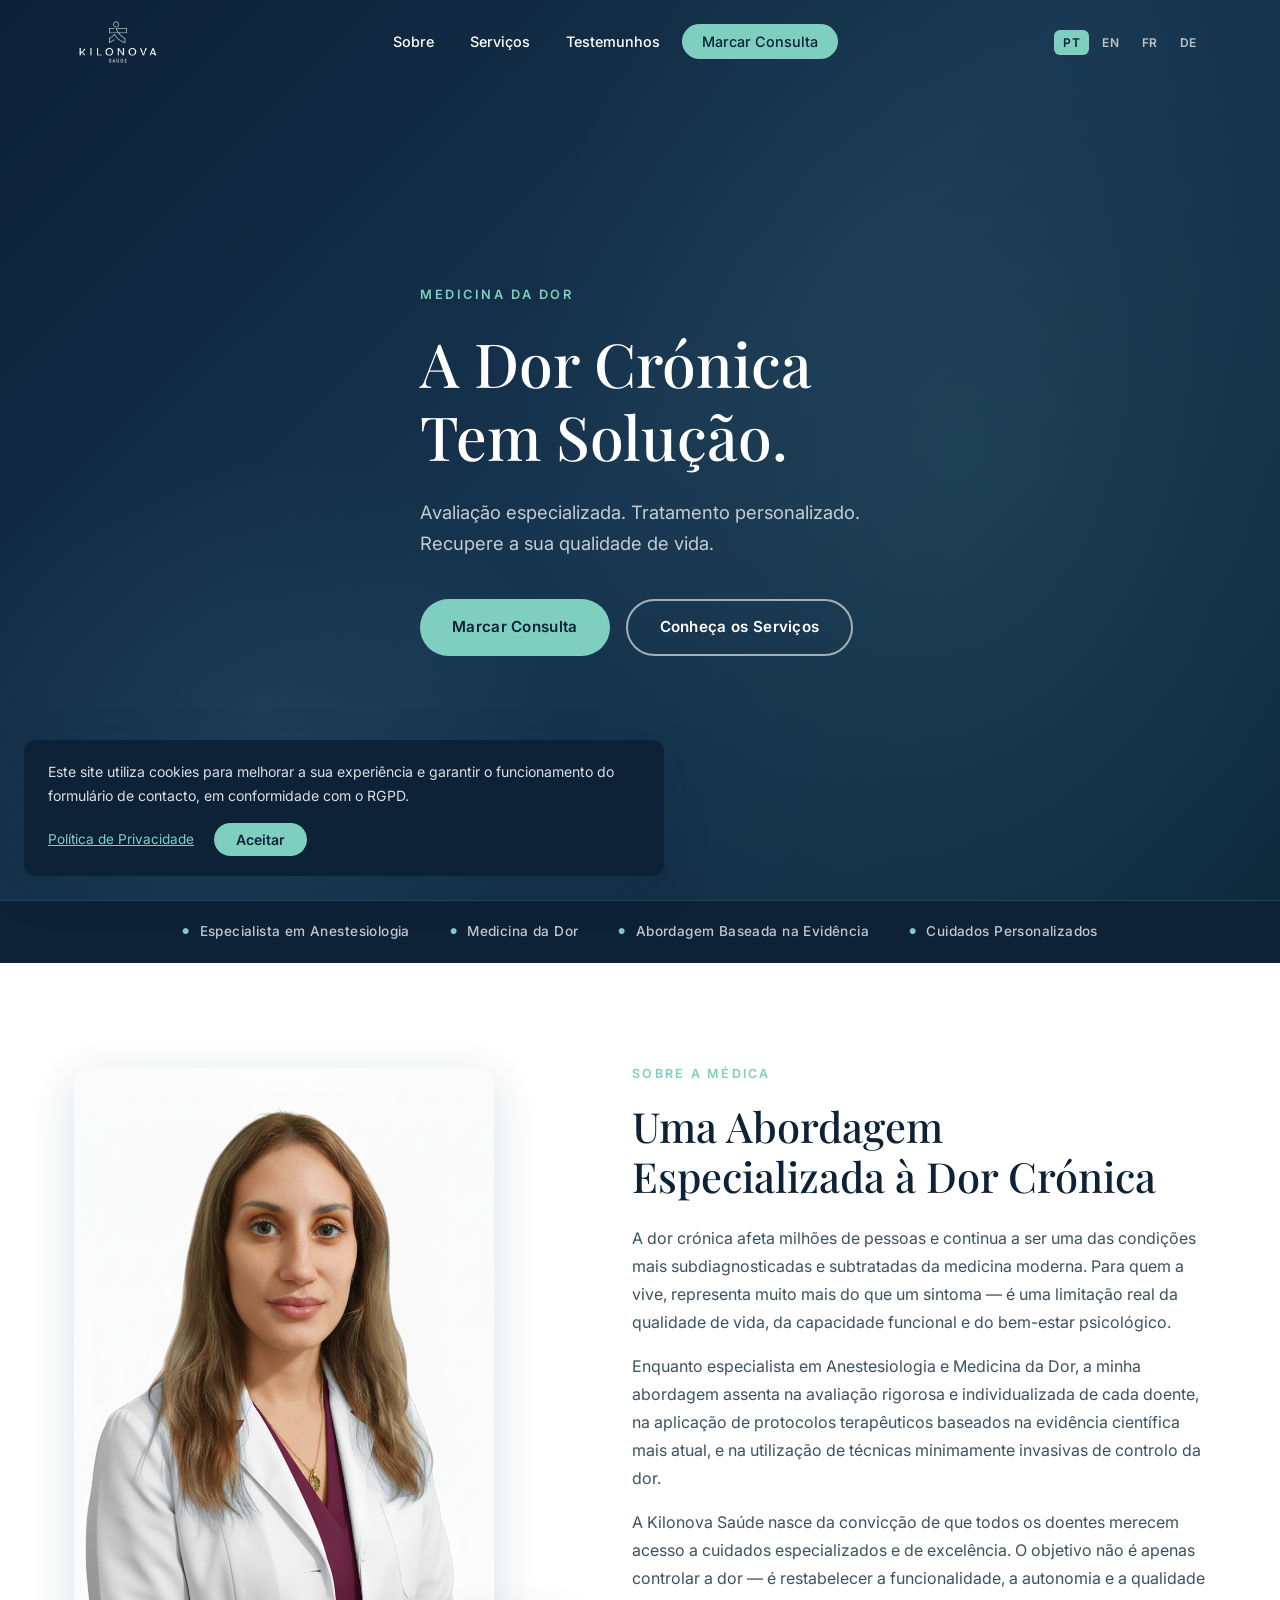
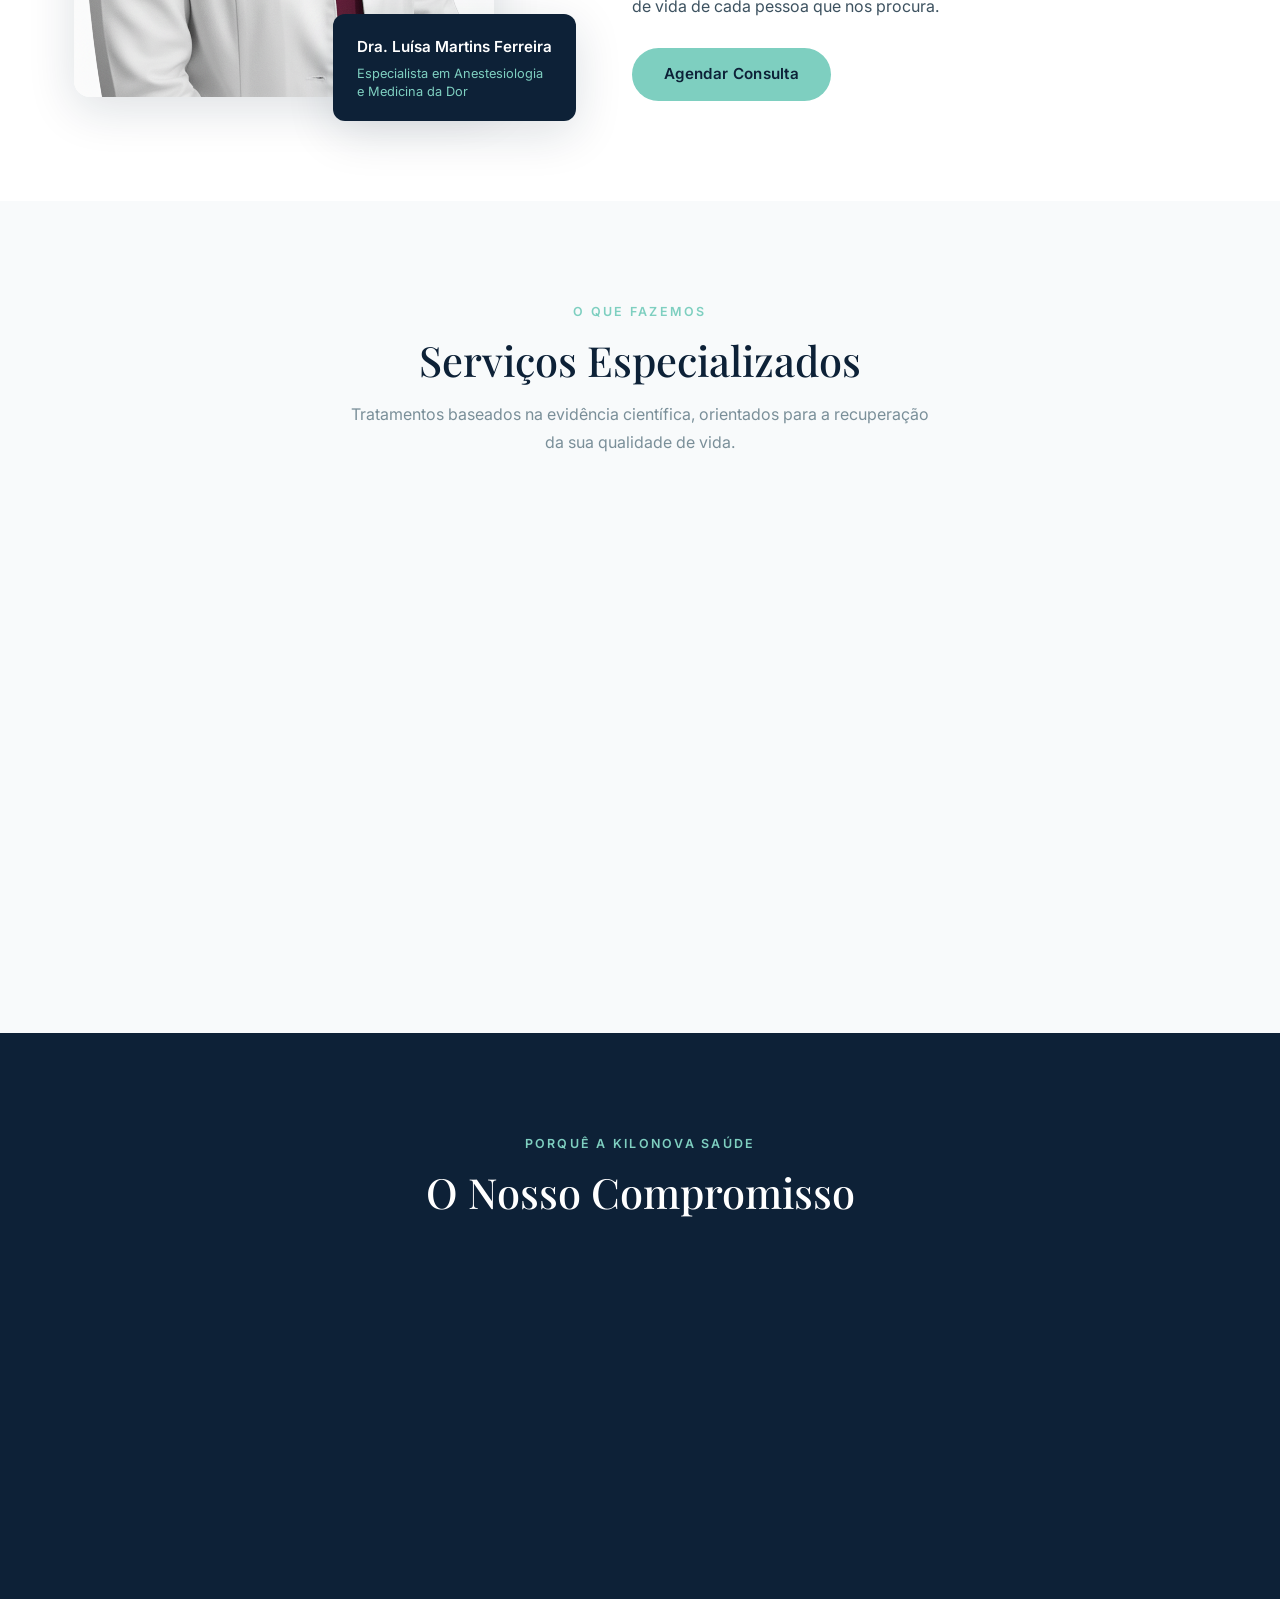
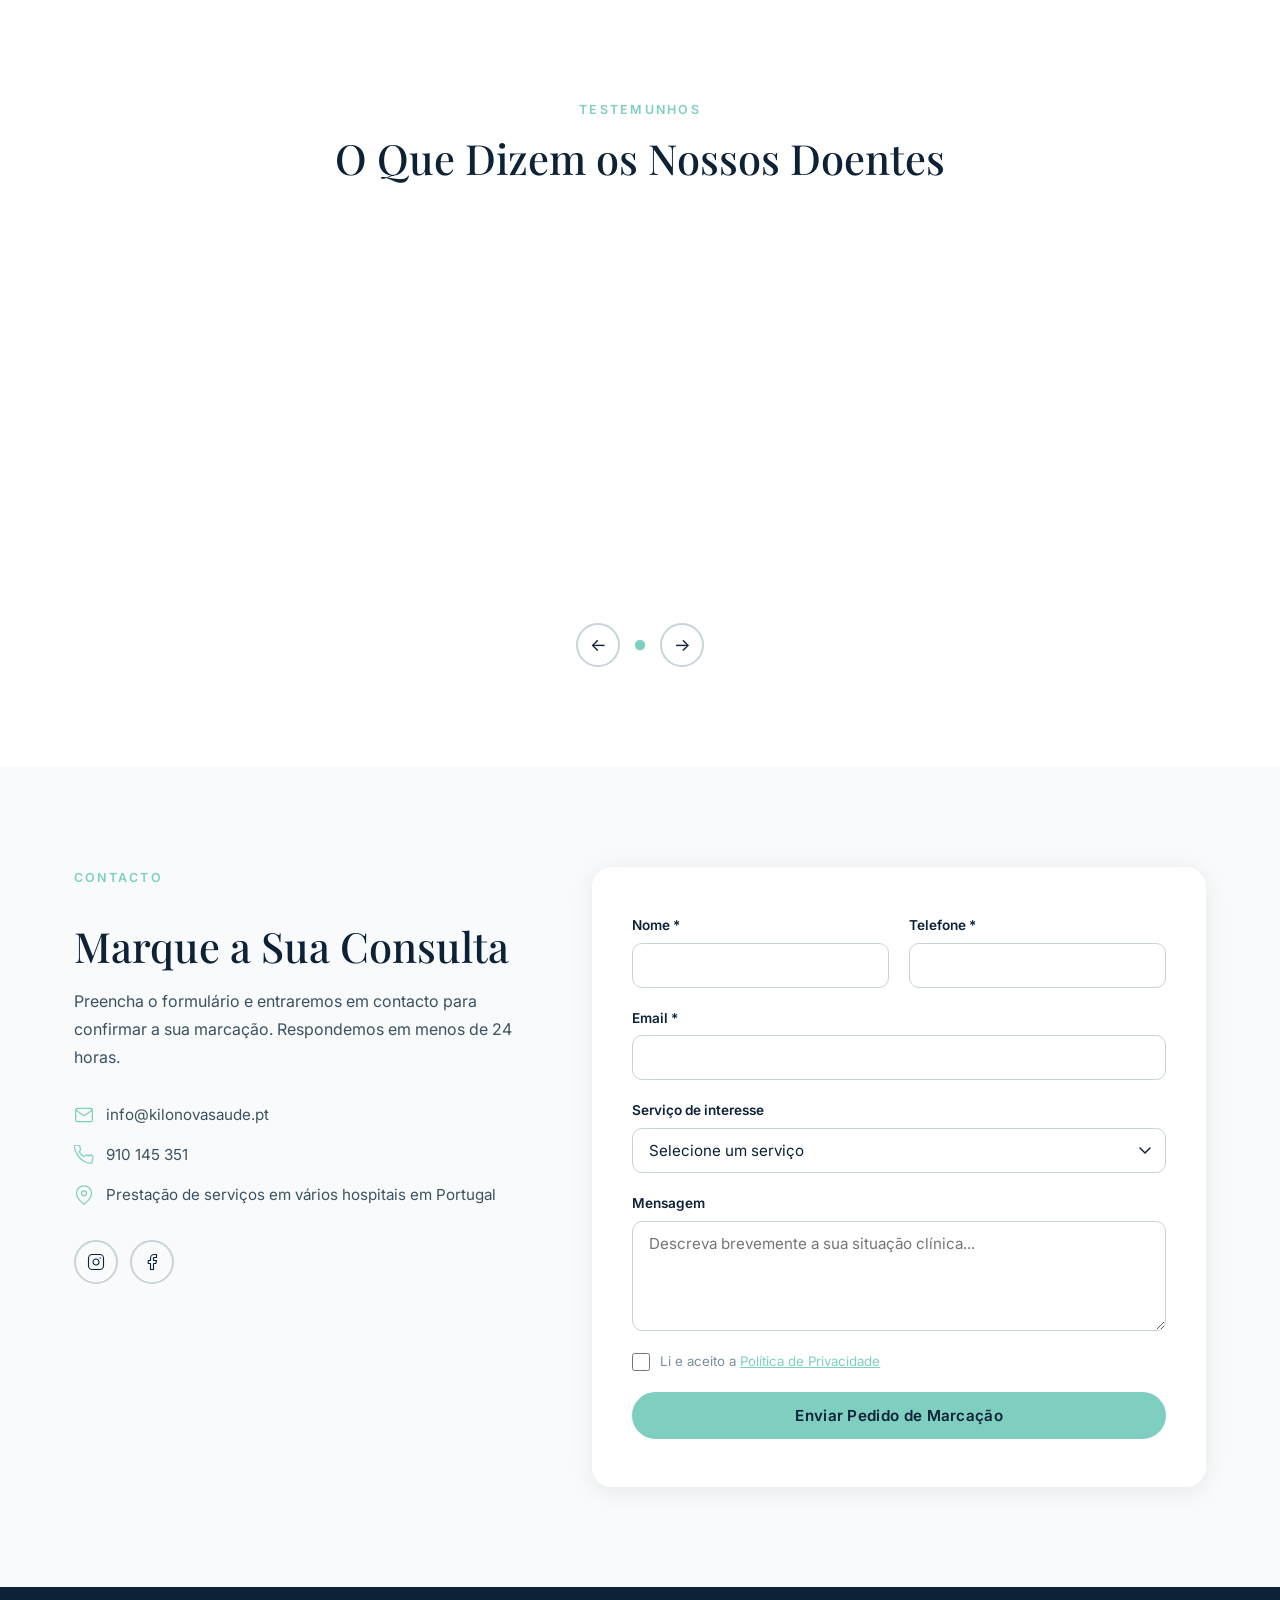
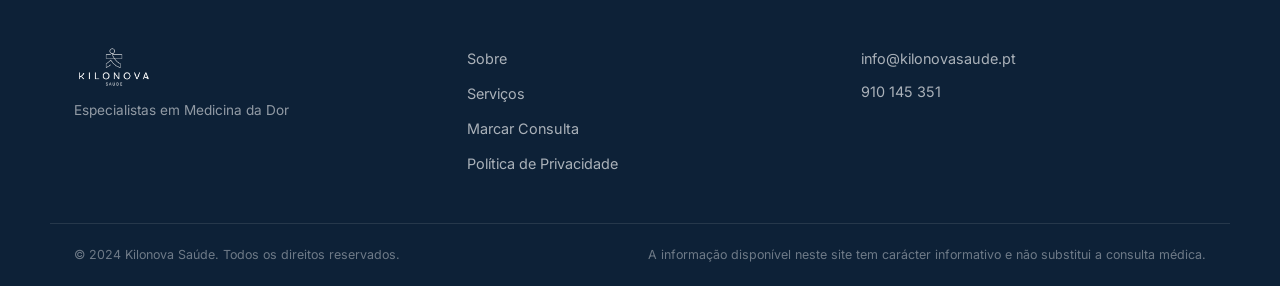
==== index.html @ cc01b201 "Initial commit: Kilonova Saude website" ====
<!DOCTYPE html>
<html lang="pt">
<head>
  <meta charset="UTF-8" />
  <meta name="viewport" content="width=device-width, initial-scale=1.0" />
  <meta name="description" content="Kilonova Saúde — Especialistas em Medicina da Dor. Consulta da Dor, Acupuntura Auricular e Procedimentos Minimamente Invasivos." />
  <title>Kilonova Saúde — Medicina da Dor</title>
  <link rel="preconnect" href="https://fonts.googleapis.com" />
  <link rel="preconnect" href="https://fonts.gstatic.com" crossorigin />
  <link href="https://fonts.googleapis.com/css2?family=Inter:wght@300;400;500;600;700&family=Playfair+Display:wght@400;500;600&display=swap" rel="stylesheet" />
  <link rel="stylesheet" href="css/style.css" />
</head>
<body>

  <!-- COOKIE BANNER -->
  <div id="cookie-banner" class="cookie-banner" role="dialog" aria-label="Aviso de cookies">
    <div class="cookie-content">
      <p data-i18n="cookie_text">Este site utiliza cookies para melhorar a sua experiência e garantir o funcionamento do formulário de contacto, em conformidade com o RGPD.</p>
      <div class="cookie-actions">
        <a href="privacy.html" data-i18n="cookie_policy">Política de Privacidade</a>
        <button id="cookie-accept" data-i18n="cookie_accept">Aceitar</button>
      </div>
    </div>
  </div>

  <!-- HEADER -->
  <header id="header">
    <div class="container header-inner">
      <a href="#hero" class="logo-link">
        <img src="images/logo.png" alt="Kilonova Saúde" class="logo logo-dark" />
        <img src="images/logo-white.png" alt="Kilonova Saúde" class="logo logo-white" />
      </a>
      <nav id="main-nav">
        <ul>
          <li><a href="#about" data-i18n="nav_about">Sobre</a></li>
          <li><a href="#services" data-i18n="nav_services">Serviços</a></li>
          <li><a href="#testimonials" data-i18n="nav_testimonials">Testemunhos</a></li>
          <li><a href="#contact" class="nav-cta" data-i18n="nav_contact">Marcar Consulta</a></li>
        </ul>
      </nav>
      <div class="header-right">
        <div class="lang-switcher">
          <button class="lang-btn active" data-lang="pt">PT</button>
          <button class="lang-btn" data-lang="en">EN</button>
          <button class="lang-btn" data-lang="fr">FR</button>
          <button class="lang-btn" data-lang="de">DE</button>
        </div>
        <button class="hamburger" id="hamburger" aria-label="Menu">
          <span></span><span></span><span></span>
        </button>
      </div>
    </div>
  </header>

  <!-- HERO -->
  <section id="hero">
    <div class="hero-overlay"></div>
    <div class="container hero-content">
      <p class="hero-eyebrow" data-i18n="hero_eyebrow">Medicina da Dor</p>
      <h1 data-i18n="hero_title">A Dor Crónica<br>Tem Solução.</h1>
      <p class="hero-sub" data-i18n="hero_sub">Avaliação especializada. Tratamento personalizado.<br>Recupere a sua qualidade de vida.</p>
      <div class="hero-actions">
        <a href="#contact" class="btn btn-primary" data-i18n="hero_cta">Marcar Consulta</a>
        <a href="#services" class="btn btn-outline" data-i18n="hero_cta2">Conheça os Serviços</a>
      </div>
    </div>
    <div class="hero-scroll-indicator">
      <span></span>
    </div>
  </section>

  <!-- TRUST BAR -->
  <section class="trust-bar">
    <div class="container trust-items">
      <div class="trust-item">
        <span class="trust-icon">&#9679;</span>
        <span data-i18n="trust_1">Especialista em Anestesiologia</span>
      </div>
      <div class="trust-item">
        <span class="trust-icon">&#9679;</span>
        <span data-i18n="trust_2">Medicina da Dor</span>
      </div>
      <div class="trust-item">
        <span class="trust-icon">&#9679;</span>
        <span data-i18n="trust_3">Abordagem Baseada na Evidência</span>
      </div>
      <div class="trust-item">
        <span class="trust-icon">&#9679;</span>
        <span data-i18n="trust_4">Cuidados Personalizados</span>
      </div>
    </div>
  </section>

  <!-- ABOUT -->
  <section id="about">
    <div class="container about-grid">
      <div class="about-image-wrap">
        <img src="images/doctor.png" alt="Dra. Luísa Martins Ferreira" class="about-photo" />
        <div class="about-card">
          <p class="about-card-name">Dra. Luísa Martins Ferreira</p>
          <p class="about-card-title" data-i18n="about_card_title">Especialista em Anestesiologia<br>e Medicina da Dor</p>
        </div>
      </div>
      <div class="about-text">
        <p class="section-eyebrow" data-i18n="about_eyebrow">Sobre a Médica</p>
        <h2 data-i18n="about_title">Uma Abordagem Especializada à Dor Crónica</h2>
        <p data-i18n="about_p1">A dor crónica afeta milhões de pessoas e continua a ser uma das condições mais subdiagnosticadas e subtratadas da medicina moderna. Para quem a vive, representa muito mais do que um sintoma — é uma limitação real da qualidade de vida, da capacidade funcional e do bem-estar psicológico.</p>
        <p data-i18n="about_p2">Enquanto especialista em Anestesiologia e Medicina da Dor, a minha abordagem assenta na avaliação rigorosa e individualizada de cada doente, na aplicação de protocolos terapêuticos baseados na evidência científica mais atual, e na utilização de técnicas minimamente invasivas de controlo da dor.</p>
        <p data-i18n="about_p3">A Kilonova Saúde nasce da convicção de que todos os doentes merecem acesso a cuidados especializados e de excelência. O objetivo não é apenas controlar a dor — é restabelecer a funcionalidade, a autonomia e a qualidade de vida de cada pessoa que nos procura.</p>
        <a href="#contact" class="btn btn-primary" data-i18n="about_cta">Agendar Consulta</a>
      </div>
    </div>
  </section>

  <!-- SERVICES -->
  <section id="services">
    <div class="container">
      <div class="section-header">
        <p class="section-eyebrow" data-i18n="services_eyebrow">O Que Fazemos</p>
        <h2 data-i18n="services_title">Serviços Especializados</h2>
        <p class="section-sub" data-i18n="services_sub">Tratamentos baseados na evidência científica, orientados para a recuperação da sua qualidade de vida.</p>
      </div>
      <div class="services-grid">

        <div class="service-card">
          <div class="service-icon">
            <svg viewBox="0 0 48 48" fill="none" xmlns="http://www.w3.org/2000/svg">
              <circle cx="24" cy="24" r="20" stroke="currentColor" stroke-width="2"/>
              <path d="M24 14v10l6 4" stroke="currentColor" stroke-width="2" stroke-linecap="round"/>
              <path d="M16 24h4M28 24h4" stroke="currentColor" stroke-width="2" stroke-linecap="round"/>
            </svg>
          </div>
          <h3 data-i18n="srv1_title">Consulta da Dor</h3>
          <p data-i18n="srv1_desc">Avaliação clínica completa e individualizada, com diagnóstico diferencial rigoroso e elaboração de plano terapêutico personalizado para o controlo eficaz da dor crónica.</p>
        </div>

        <div class="service-card">
          <div class="service-icon">
            <svg viewBox="0 0 48 48" fill="none" xmlns="http://www.w3.org/2000/svg">
              <ellipse cx="24" cy="10" rx="4" ry="4" stroke="currentColor" stroke-width="2"/>
              <path d="M20 14c-2 4-6 8-6 14" stroke="currentColor" stroke-width="2" stroke-linecap="round"/>
              <path d="M28 14c2 4 6 8 6 14" stroke="currentColor" stroke-width="2" stroke-linecap="round"/>
              <path d="M18 28c2 4 4 8 6 10" stroke="currentColor" stroke-width="2" stroke-linecap="round"/>
              <path d="M30 28c-2 4-4 8-6 10" stroke="currentColor" stroke-width="2" stroke-linecap="round"/>
              <circle cx="14" cy="29" r="2" fill="currentColor"/>
              <circle cx="34" cy="29" r="2" fill="currentColor"/>
              <circle cx="24" cy="40" r="2" fill="currentColor"/>
            </svg>
          </div>
          <h3 data-i18n="srv2_title">Acupuntura Auricular</h3>
          <p data-i18n="srv2_desc">Técnica de medicina complementar baseada na estimulação de pontos específicos do pavilhão auricular, com eficácia reconhecida no tratamento da dor aguda e crónica e na modulação do sistema nervoso autónomo.</p>
        </div>

        <div class="service-card">
          <div class="service-icon">
            <svg viewBox="0 0 48 48" fill="none" xmlns="http://www.w3.org/2000/svg">
              <path d="M12 36l8-8 4 4 12-16" stroke="currentColor" stroke-width="2" stroke-linecap="round" stroke-linejoin="round"/>
              <circle cx="36" cy="14" r="6" stroke="currentColor" stroke-width="2"/>
              <path d="M34 14h4M36 12v4" stroke="currentColor" stroke-width="2" stroke-linecap="round"/>
            </svg>
          </div>
          <h3 data-i18n="srv3_title">Procedimentos de Intervenção Minimamente Invasivos</h3>
          <p data-i18n="srv3_desc">Realização de procedimentos intervencionistas guiados por imagem, incluindo bloqueios nervosos, infiltrações e técnicas de neuromodulação, com o objetivo de reduzir a dor e melhorar a funcionalidade.</p>
        </div>

      </div>
    </div>
  </section>

  <!-- WHY KILONOVA -->
  <section id="why">
    <div class="container">
      <div class="section-header">
        <p class="section-eyebrow" data-i18n="why_eyebrow">Porquê a Kilonova Saúde</p>
        <h2 data-i18n="why_title">O Nosso Compromisso</h2>
      </div>
      <div class="why-grid">
        <div class="why-item">
          <div class="why-number">01</div>
          <h4 data-i18n="why1_title">Rigor Científico</h4>
          <p data-i18n="why1_desc">Todos os tratamentos assentam em protocolos baseados na evidência científica mais atual da medicina da dor.</p>
        </div>
        <div class="why-item">
          <div class="why-number">02</div>
          <h4 data-i18n="why2_title">Abordagem Individualizada</h4>
          <p data-i18n="why2_desc">Cada doente é único. O plano terapêutico é sempre desenhado à medida das suas necessidades específicas.</p>
        </div>
        <div class="why-item">
          <div class="why-number">03</div>
          <h4 data-i18n="why3_title">Técnicas Minimamente Invasivas</h4>
          <p data-i18n="why3_desc">Privilegiamos procedimentos de baixo risco e alta eficácia, minimizando o desconforto e maximizando os resultados.</p>
        </div>
        <div class="why-item">
          <div class="why-number">04</div>
          <h4 data-i18n="why4_title">Cuidado Centrado no Doente</h4>
          <p data-i18n="why4_desc">O seu bem-estar é a nossa prioridade. Acompanhamento contínuo e comunicação clara em todas as etapas do tratamento.</p>
        </div>
      </div>
    </div>
  </section>

  <!-- TESTIMONIALS -->
  <section id="testimonials">
    <div class="container">
      <div class="section-header">
        <p class="section-eyebrow" data-i18n="test_eyebrow">Testemunhos</p>
        <h2 data-i18n="test_title">O Que Dizem os Nossos Doentes</h2>
      </div>
      <div class="testimonials-slider">
        <div class="testimonials-track" id="testimonials-track">

          <div class="testimonial-card">
            <div class="stars">&#9733;&#9733;&#9733;&#9733;&#9733;</div>
            <p class="testimonial-text" data-i18n="t1_text">"Depois de anos a conviver com dores crónicas nas costas, finalmente encontrei uma abordagem que me devolveu a qualidade de vida. A Dra. Luísa foi incansável na procura da solução certa para o meu caso."</p>
            <div class="testimonial-author">
              <div class="author-avatar">M.S.</div>
              <div>
                <p class="author-name">M.S.</p>
                <p class="author-detail" data-i18n="t1_detail">52 anos · Dor Lombar Crónica</p>
              </div>
            </div>
          </div>

          <div class="testimonial-card">
            <div class="stars">&#9733;&#9733;&#9733;&#9733;&#9733;</div>
            <p class="testimonial-text" data-i18n="t2_text">"A consulta foi muito completa e esclarecedora. Pela primeira vez senti que alguém realmente ouviu a minha história e me apresentou um plano de tratamento claro e realista."</p>
            <div class="testimonial-author">
              <div class="author-avatar">J.R.</div>
              <div>
                <p class="author-name">J.R.</p>
                <p class="author-detail" data-i18n="t2_detail">38 anos · Enxaqueca Crónica</p>
              </div>
            </div>
          </div>

          <div class="testimonial-card">
            <div class="stars">&#9733;&#9733;&#9733;&#9733;&#9733;</div>
            <p class="testimonial-text" data-i18n="t3_text">"Recomendo vivamente. O profissionalismo, a dedicação e o rigor técnico da Dra. Luísa são notáveis. Os bloqueios nervosos transformaram a minha vida — reduziram a dor de forma muito significativa."</p>
            <div class="testimonial-author">
              <div class="author-avatar">A.C.</div>
              <div>
                <p class="author-name">A.C.</p>
                <p class="author-detail" data-i18n="t3_detail">61 anos · Neuropatia Periférica</p>
              </div>
            </div>
          </div>

        </div>
        <div class="slider-controls">
          <button class="slider-btn" id="prev-btn" aria-label="Anterior">&#8592;</button>
          <div class="slider-dots" id="slider-dots"></div>
          <button class="slider-btn" id="next-btn" aria-label="Próximo">&#8594;</button>
        </div>
      </div>
    </div>
  </section>

  <!-- CONTACT -->
  <section id="contact">
    <div class="container contact-grid">
      <div class="contact-info">
        <p class="section-eyebrow" data-i18n="contact_eyebrow">Contacto</p>
        <h2 data-i18n="contact_title">Marque a Sua Consulta</h2>
        <p data-i18n="contact_sub">Preencha o formulário e entraremos em contacto para confirmar a sua marcação. Respondemos em menos de 24 horas.</p>
        <div class="contact-details">
          <div class="contact-detail-item">
            <svg viewBox="0 0 24 24" fill="none" xmlns="http://www.w3.org/2000/svg"><path d="M4 4h16c1.1 0 2 .9 2 2v12c0 1.1-.9 2-2 2H4c-1.1 0-2-.9-2-2V6c0-1.1.9-2 2-2z" stroke="currentColor" stroke-width="1.5" stroke-linecap="round"/><polyline points="22,6 12,13 2,6" stroke="currentColor" stroke-width="1.5" stroke-linecap="round"/></svg>
            <a href="mailto:info@kilonovasaude.pt">info@kilonovasaude.pt</a>
          </div>
          <div class="contact-detail-item">
            <svg viewBox="0 0 24 24" fill="none" xmlns="http://www.w3.org/2000/svg"><path d="M22 16.92v3a2 2 0 01-2.18 2 19.79 19.79 0 01-8.63-3.07A19.5 19.5 0 013.07 9.61 19.79 19.79 0 01.03 1 2 2 0 012 .03h3a2 2 0 012 1.72c.127.96.361 1.903.7 2.81a2 2 0 01-.45 2.11L6.09 7.91a16 16 0 006 6l1.27-1.27a2 2 0 012.11-.45c.907.339 1.85.573 2.81.7A2 2 0 0122 16.92z" stroke="currentColor" stroke-width="1.5" stroke-linecap="round"/></svg>
            <a href="tel:+351910145351">910 145 351</a>
          </div>
          <div class="contact-detail-item">
            <svg viewBox="0 0 24 24" fill="none" xmlns="http://www.w3.org/2000/svg"><path d="M21 10c0 7-9 13-9 13s-9-6-9-13a9 9 0 0118 0z" stroke="currentColor" stroke-width="1.5"/><circle cx="12" cy="10" r="3" stroke="currentColor" stroke-width="1.5"/></svg>
            <span data-i18n="contact_location">Prestação de serviços em vários hospitais em Portugal</span>
          </div>
        </div>
        <div class="social-links">
          <a href="#" class="social-link" id="instagram-link" aria-label="Instagram" target="_blank" rel="noopener noreferrer">
            <svg viewBox="0 0 24 24" fill="none" xmlns="http://www.w3.org/2000/svg"><rect x="2" y="2" width="20" height="20" rx="5" ry="5" stroke="currentColor" stroke-width="1.5"/><path d="M16 11.37A4 4 0 1112.63 8 4 4 0 0116 11.37z" stroke="currentColor" stroke-width="1.5"/><line x1="17.5" y1="6.5" x2="17.51" y2="6.5" stroke="currentColor" stroke-width="2" stroke-linecap="round"/></svg>
          </a>
          <a href="#" class="social-link" id="facebook-link" aria-label="Facebook" target="_blank" rel="noopener noreferrer">
            <svg viewBox="0 0 24 24" fill="none" xmlns="http://www.w3.org/2000/svg"><path d="M18 2h-3a5 5 0 00-5 5v3H7v4h3v8h4v-8h3l1-4h-4V7a1 1 0 011-1h3z" stroke="currentColor" stroke-width="1.5" stroke-linecap="round" stroke-linejoin="round"/></svg>
          </a>
        </div>
      </div>

      <form class="contact-form" id="contact-form" novalidate>
        <div class="form-row">
          <div class="form-group">
            <label for="name" data-i18n="form_name">Nome *</label>
            <input type="text" id="name" name="name" required autocomplete="name" />
          </div>
          <div class="form-group">
            <label for="phone" data-i18n="form_phone">Telefone *</label>
            <input type="tel" id="phone" name="phone" required autocomplete="tel" />
          </div>
        </div>
        <div class="form-group">
          <label for="email" data-i18n="form_email">Email *</label>
          <input type="email" id="email" name="email" required autocomplete="email" />
        </div>
        <div class="form-group">
          <label for="service" data-i18n="form_service">Serviço de interesse</label>
          <select id="service" name="service">
            <option value="" data-i18n="form_service_placeholder">Selecione um serviço</option>
            <option value="consulta" data-i18n="form_srv1">Consulta da Dor</option>
            <option value="acupuntura" data-i18n="form_srv2">Acupuntura Auricular</option>
            <option value="procedimentos" data-i18n="form_srv3">Procedimentos Minimamente Invasivos</option>
            <option value="outro" data-i18n="form_srv4">Outro</option>
          </select>
        </div>
        <div class="form-group">
          <label for="message" data-i18n="form_message">Mensagem</label>
          <textarea id="message" name="message" rows="4" data-i18n-placeholder="form_message_placeholder" placeholder="Descreva brevemente a sua situação clínica..."></textarea>
        </div>
        <div class="form-checkbox">
          <input type="checkbox" id="privacy" name="privacy" required />
          <label for="privacy">
            <span data-i18n="form_privacy_1">Li e aceito a </span><a href="privacy.html" data-i18n="form_privacy_link">Política de Privacidade</a>
          </label>
        </div>
        <button type="submit" class="btn btn-primary btn-full" data-i18n="form_submit">Enviar Pedido de Marcação</button>
        <div id="form-success" class="form-success" style="display:none" data-i18n="form_success">Pedido enviado com sucesso! Entraremos em contacto em menos de 24 horas.</div>
        <div id="form-error" class="form-error" style="display:none" data-i18n="form_error">Por favor, preencha todos os campos obrigatórios.</div>
      </form>
    </div>
  </section>

  <!-- FOOTER -->
  <footer id="footer">
    <div class="container footer-inner">
      <div class="footer-brand">
        <img src="images/logo-white.png" alt="Kilonova Saúde" class="footer-logo" />
        <p data-i18n="footer_tagline">Especialistas em Medicina da Dor</p>
      </div>
      <div class="footer-links">
        <a href="#about" data-i18n="nav_about">Sobre</a>
        <a href="#services" data-i18n="nav_services">Serviços</a>
        <a href="#contact" data-i18n="nav_contact">Marcar Consulta</a>
        <a href="privacy.html" data-i18n="footer_privacy">Política de Privacidade</a>
      </div>
      <div class="footer-contact">
        <a href="mailto:info@kilonovasaude.pt">info@kilonovasaude.pt</a>
        <a href="tel:+351910145351">910 145 351</a>
      </div>
    </div>
    <div class="footer-bottom">
      <div class="container">
        <p data-i18n="footer_copy">&copy; 2024 Kilonova Saúde. Todos os direitos reservados.</p>
        <p data-i18n="footer_disclaimer">A informação disponível neste site tem carácter informativo e não substitui a consulta médica.</p>
      </div>
    </div>
  </footer>

  <script src="js/translations.js"></script>
  <script src="js/main.js"></script>
</body>
</html>
---- css/style.css ----
/* =========================================
   KILONOVA SAÚDE — stylesheet
   Colors: Navy #0D2137 | Mint #7ECFC0 | White #FFFFFF
   ========================================= */

:root {
  --navy: #0D2137;
  --navy-light: #1a3550;
  --mint: #7ECFC0;
  --mint-light: #a8e2d8;
  --mint-pale: #e8f7f5;
  --white: #ffffff;
  --gray-50: #f8fafb;
  --gray-100: #f0f4f5;
  --gray-300: #c8d4d8;
  --gray-500: #7a8f99;
  --gray-700: #3d5260;
  --text: #0D2137;
  --font-sans: 'Inter', sans-serif;
  --font-serif: 'Playfair Display', serif;
  --radius: 12px;
  --shadow: 0 4px 24px rgba(13,33,55,0.08);
  --shadow-lg: 0 12px 48px rgba(13,33,55,0.14);
  --transition: 0.3s ease;
  --max-w: 1180px;
}

*, *::before, *::after { box-sizing: border-box; margin: 0; padding: 0; }

html { scroll-behavior: smooth; font-size: 16px; }

body {
  font-family: var(--font-sans);
  color: var(--text);
  background: var(--white);
  line-height: 1.6;
  -webkit-font-smoothing: antialiased;
}

img { max-width: 100%; display: block; }
a { color: inherit; text-decoration: none; }
ul { list-style: none; }
button { cursor: pointer; border: none; background: none; font-family: inherit; }

.container {
  max-width: var(--max-w);
  margin: 0 auto;
  padding: 0 24px;
}

/* ---- TYPOGRAPHY ---- */
h1, h2, h3, h4 { font-family: var(--font-serif); line-height: 1.2; }
h1 { font-size: clamp(2.2rem, 5vw, 3.8rem); font-weight: 500; }
h2 { font-size: clamp(1.8rem, 3.5vw, 2.6rem); font-weight: 500; }
h3 { font-size: 1.25rem; font-weight: 600; font-family: var(--font-sans); }
h4 { font-size: 1.1rem; font-weight: 600; font-family: var(--font-sans); }
p { font-size: 1rem; color: var(--gray-700); line-height: 1.75; }

.section-eyebrow {
  font-size: 0.78rem;
  font-weight: 600;
  letter-spacing: 0.18em;
  text-transform: uppercase;
  color: var(--mint);
  margin-bottom: 12px;
}
.section-header { text-align: center; margin-bottom: 56px; }
.section-header h2 { color: var(--navy); margin-bottom: 16px; }
.section-sub { max-width: 600px; margin: 0 auto; color: var(--gray-500); }

/* ---- BUTTONS ---- */
.btn {
  display: inline-flex;
  align-items: center;
  gap: 8px;
  padding: 14px 32px;
  border-radius: 50px;
  font-size: 0.95rem;
  font-weight: 600;
  letter-spacing: 0.02em;
  transition: all var(--transition);
  white-space: nowrap;
}
.btn-primary {
  background: var(--mint);
  color: var(--navy);
}
.btn-primary:hover {
  background: var(--mint-light);
  transform: translateY(-2px);
  box-shadow: 0 8px 24px rgba(126,207,192,0.4);
}
.btn-outline {
  background: transparent;
  color: var(--white);
  border: 2px solid rgba(255,255,255,0.6);
}
.btn-outline:hover {
  background: rgba(255,255,255,0.12);
  border-color: var(--white);
}
.btn-full { width: 100%; justify-content: center; }

/* ---- COOKIE BANNER ---- */
.cookie-banner {
  position: fixed;
  bottom: 24px;
  left: 24px;
  right: 24px;
  max-width: 640px;
  background: var(--navy);
  color: var(--white);
  border-radius: var(--radius);
  padding: 20px 24px;
  z-index: 1000;
  box-shadow: var(--shadow-lg);
  display: none;
}
.cookie-banner.visible { display: block; animation: slideUp 0.4s ease; }
.cookie-content p { color: rgba(255,255,255,0.85); font-size: 0.88rem; margin-bottom: 14px; }
.cookie-actions { display: flex; align-items: center; gap: 20px; }
.cookie-actions a { color: var(--mint); font-size: 0.85rem; text-decoration: underline; }
#cookie-accept {
  background: var(--mint);
  color: var(--navy);
  padding: 8px 22px;
  border-radius: 50px;
  font-weight: 600;
  font-size: 0.88rem;
}
#cookie-accept:hover { background: var(--mint-light); }
@keyframes slideUp { from { transform: translateY(20px); opacity: 0; } to { transform: translateY(0); opacity: 1; } }

/* ---- HEADER ---- */
#header {
  position: fixed;
  top: 0;
  left: 0;
  right: 0;
  z-index: 900;
  padding: 20px 0;
  transition: all var(--transition);
}
#header.scrolled {
  background: var(--white);
  padding: 14px 0;
  box-shadow: 0 2px 20px rgba(13,33,55,0.1);
}
#header.scrolled .logo-white { display: none; }
#header.scrolled .logo-dark { display: block; }
#header:not(.scrolled) .logo-dark { display: none; }
#header:not(.scrolled) .logo-white { display: block; }

.header-inner {
  display: flex;
  align-items: center;
  justify-content: space-between;
  gap: 24px;
}
.logo-link { flex-shrink: 0; }
.logo { height: 44px; width: auto; }

#main-nav ul {
  display: flex;
  align-items: center;
  gap: 8px;
}
#main-nav a {
  font-size: 0.9rem;
  font-weight: 500;
  padding: 8px 14px;
  border-radius: 8px;
  transition: all var(--transition);
  color: var(--white);
}
#header.scrolled #main-nav a { color: var(--navy); }
#main-nav a:hover { background: rgba(126,207,192,0.15); color: var(--mint) !important; }
#main-nav .nav-cta {
  background: var(--mint);
  color: var(--navy) !important;
  padding: 9px 20px;
  border-radius: 50px;
}
#main-nav .nav-cta:hover {
  background: var(--mint-light);
  transform: translateY(-1px);
}

.header-right { display: flex; align-items: center; gap: 16px; }

/* Language switcher */
.lang-switcher { display: flex; gap: 4px; }
.lang-btn {
  font-size: 0.75rem;
  font-weight: 600;
  letter-spacing: 0.05em;
  padding: 5px 9px;
  border-radius: 6px;
  color: rgba(255,255,255,0.7);
  transition: all var(--transition);
}
#header.scrolled .lang-btn { color: var(--gray-500); }
.lang-btn.active, .lang-btn:hover {
  background: var(--mint);
  color: var(--navy) !important;
}

/* Hamburger */
.hamburger { display: none; flex-direction: column; gap: 5px; padding: 4px; }
.hamburger span { display: block; width: 24px; height: 2px; background: var(--white); border-radius: 2px; transition: all var(--transition); }
#header.scrolled .hamburger span { background: var(--navy); }
.hamburger.open span:nth-child(1) { transform: translateY(7px) rotate(45deg); }
.hamburger.open span:nth-child(2) { opacity: 0; }
.hamburger.open span:nth-child(3) { transform: translateY(-7px) rotate(-45deg); }

/* ---- HERO ---- */
#hero {
  min-height: 100vh;
  background: linear-gradient(135deg, var(--navy) 0%, #1a3a55 50%, #0f2d3f 100%);
  display: flex;
  align-items: center;
  position: relative;
  overflow: hidden;
  padding: 120px 0 80px;
}
#hero::before {
  content: '';
  position: absolute;
  top: -20%;
  right: -10%;
  width: 70%;
  height: 140%;
  background: radial-gradient(ellipse, rgba(126,207,192,0.12) 0%, transparent 70%);
  pointer-events: none;
}
#hero::after {
  content: '';
  position: absolute;
  bottom: -10%;
  left: -5%;
  width: 50%;
  height: 60%;
  background: radial-gradient(ellipse, rgba(126,207,192,0.07) 0%, transparent 70%);
  pointer-events: none;
}
.hero-overlay { position: absolute; inset: 0; background: rgba(13,33,55,0.2); }

.hero-content {
  position: relative;
  z-index: 1;
  max-width: 780px;
}
.hero-eyebrow {
  font-size: 0.8rem;
  font-weight: 600;
  letter-spacing: 0.2em;
  text-transform: uppercase;
  color: var(--mint);
  margin-bottom: 20px;
}
.hero-content h1 {
  color: var(--white);
  margin-bottom: 24px;
  font-weight: 500;
}
.hero-sub {
  color: rgba(255,255,255,0.75);
  font-size: 1.15rem;
  margin-bottom: 40px;
  line-height: 1.7;
}
.hero-actions { display: flex; gap: 16px; flex-wrap: wrap; }

.hero-scroll-indicator {
  position: absolute;
  bottom: 36px;
  left: 50%;
  transform: translateX(-50%);
  z-index: 1;
}
.hero-scroll-indicator span {
  display: block;
  width: 1px;
  height: 48px;
  background: linear-gradient(to bottom, rgba(255,255,255,0.5), transparent);
  animation: scrollPulse 2s ease-in-out infinite;
}
@keyframes scrollPulse { 0%,100% { opacity: 0.3; transform: scaleY(1); } 50% { opacity: 1; transform: scaleY(1.2); } }

/* ---- TRUST BAR ---- */
.trust-bar {
  background: var(--navy);
  padding: 20px 0;
  border-top: 1px solid rgba(126,207,192,0.2);
}
.trust-items {
  display: flex;
  align-items: center;
  justify-content: center;
  gap: 40px;
  flex-wrap: wrap;
}
.trust-item {
  display: flex;
  align-items: center;
  gap: 10px;
  color: rgba(255,255,255,0.75);
  font-size: 0.85rem;
  font-weight: 500;
  letter-spacing: 0.03em;
}
.trust-icon { color: var(--mint); font-size: 0.5rem; }

/* ---- ABOUT ---- */
#about { padding: 100px 0; background: var(--white); }
.about-grid {
  display: grid;
  grid-template-columns: 1fr 1.2fr;
  gap: 80px;
  align-items: center;
}
.about-image-wrap { position: relative; }
.about-photo {
  width: 100%;
  max-width: 420px;
  border-radius: 16px;
  object-fit: cover;
  object-position: top center;
  box-shadow: var(--shadow-lg);
}
.about-card {
  position: absolute;
  bottom: -24px;
  right: -24px;
  background: var(--navy);
  color: var(--white);
  padding: 20px 24px;
  border-radius: 12px;
  box-shadow: var(--shadow-lg);
  min-width: 240px;
}
.about-card-name { font-weight: 600; font-size: 0.95rem; margin-bottom: 4px; color: var(--white); }
.about-card-title { font-size: 0.8rem; color: var(--mint); line-height: 1.4; }

.about-text h2 { color: var(--navy); margin-bottom: 24px; }
.about-text p { margin-bottom: 16px; }
.about-text .btn { margin-top: 12px; }

/* ---- SERVICES ---- */
#services { padding: 100px 0; background: var(--gray-50); }
.services-grid {
  display: grid;
  grid-template-columns: repeat(3, 1fr);
  gap: 28px;
}
.service-card {
  background: var(--white);
  border-radius: 16px;
  padding: 40px 32px;
  box-shadow: var(--shadow);
  transition: all var(--transition);
  border-bottom: 3px solid transparent;
}
.service-card:hover {
  transform: translateY(-6px);
  box-shadow: var(--shadow-lg);
  border-bottom-color: var(--mint);
}
.service-icon {
  width: 56px;
  height: 56px;
  background: var(--mint-pale);
  border-radius: 14px;
  display: flex;
  align-items: center;
  justify-content: center;
  margin-bottom: 24px;
  color: var(--navy);
}
.service-icon svg { width: 28px; height: 28px; }
.service-card h3 { color: var(--navy); margin-bottom: 14px; }

/* ---- WHY ---- */
#why { padding: 100px 0; background: var(--navy); }
#why .section-header h2 { color: var(--white); }
.why-grid {
  display: grid;
  grid-template-columns: repeat(4, 1fr);
  gap: 32px;
}
.why-item { padding: 8px 0; }
.why-number {
  font-size: 2.4rem;
  font-weight: 700;
  color: rgba(126,207,192,0.25);
  font-family: var(--font-serif);
  line-height: 1;
  margin-bottom: 16px;
}
.why-item h4 { color: var(--white); margin-bottom: 10px; }
.why-item p { color: rgba(255,255,255,0.6); font-size: 0.92rem; }

/* ---- TESTIMONIALS ---- */
#testimonials { padding: 100px 0; background: var(--white); overflow: hidden; }
.testimonials-slider { position: relative; }
.testimonials-track {
  display: grid;
  grid-template-columns: repeat(3, 1fr);
  gap: 24px;
  transition: transform 0.4s ease;
}
.testimonial-card {
  background: var(--gray-50);
  border-radius: 16px;
  padding: 36px 32px;
  border: 1px solid var(--gray-100);
  transition: all var(--transition);
}
.testimonial-card:hover { box-shadow: var(--shadow); }
.stars { color: var(--mint); font-size: 1.1rem; margin-bottom: 16px; letter-spacing: 2px; }
.testimonial-text {
  font-style: italic;
  color: var(--gray-700);
  font-size: 0.95rem;
  margin-bottom: 24px;
  line-height: 1.7;
}
.testimonial-author { display: flex; align-items: center; gap: 14px; }
.author-avatar {
  width: 44px;
  height: 44px;
  background: var(--navy);
  color: var(--mint);
  border-radius: 50%;
  display: flex;
  align-items: center;
  justify-content: center;
  font-size: 0.78rem;
  font-weight: 700;
  flex-shrink: 0;
}
.author-name { font-weight: 600; font-size: 0.9rem; color: var(--navy); }
.author-detail { font-size: 0.78rem; color: var(--gray-500); margin: 0; }

.slider-controls {
  display: flex;
  align-items: center;
  justify-content: center;
  gap: 16px;
  margin-top: 40px;
}
.slider-btn {
  width: 44px;
  height: 44px;
  border-radius: 50%;
  border: 2px solid var(--gray-300);
  color: var(--navy);
  font-size: 1.1rem;
  display: flex;
  align-items: center;
  justify-content: center;
  transition: all var(--transition);
}
.slider-btn:hover { border-color: var(--mint); background: var(--mint); color: var(--navy); }
.slider-dots { display: flex; gap: 8px; }
.dot {
  width: 8px;
  height: 8px;
  border-radius: 50%;
  background: var(--gray-300);
  transition: all var(--transition);
  cursor: pointer;
}
.dot.active { background: var(--mint); transform: scale(1.3); }

/* ---- CONTACT ---- */
#contact { padding: 100px 0; background: var(--gray-50); }
.contact-grid {
  display: grid;
  grid-template-columns: 1fr 1.4fr;
  gap: 80px;
  align-items: start;
}
.contact-info h2 { color: var(--navy); margin-bottom: 16px; }
.contact-info > p { margin-bottom: 32px; }
.contact-details { display: flex; flex-direction: column; gap: 16px; margin-bottom: 32px; }
.contact-detail-item { display: flex; align-items: center; gap: 12px; }
.contact-detail-item svg { width: 20px; height: 20px; color: var(--mint); flex-shrink: 0; }
.contact-detail-item a, .contact-detail-item span {
  font-size: 0.95rem;
  color: var(--gray-700);
  transition: color var(--transition);
}
.contact-detail-item a:hover { color: var(--mint); }

.social-links { display: flex; gap: 12px; }
.social-link {
  width: 44px;
  height: 44px;
  border-radius: 50%;
  border: 2px solid var(--gray-300);
  display: flex;
  align-items: center;
  justify-content: center;
  color: var(--navy);
  transition: all var(--transition);
}
.social-link svg { width: 18px; height: 18px; }
.social-link:hover { border-color: var(--mint); background: var(--mint); }

/* Form */
.contact-form {
  background: var(--white);
  border-radius: 20px;
  padding: 48px 40px;
  box-shadow: var(--shadow);
}
.form-row { display: grid; grid-template-columns: 1fr 1fr; gap: 20px; }
.form-group { display: flex; flex-direction: column; gap: 6px; margin-bottom: 20px; }
.form-group:last-of-type { margin-bottom: 0; }
label { font-size: 0.85rem; font-weight: 600; color: var(--navy); }
input, select, textarea {
  padding: 12px 16px;
  border: 1.5px solid var(--gray-300);
  border-radius: 10px;
  font-family: var(--font-sans);
  font-size: 0.95rem;
  color: var(--text);
  background: var(--white);
  transition: border-color var(--transition);
  width: 100%;
}
input:focus, select:focus, textarea:focus {
  outline: none;
  border-color: var(--mint);
  box-shadow: 0 0 0 3px rgba(126,207,192,0.15);
}
textarea { resize: vertical; min-height: 110px; }
select { appearance: none; background-image: url("data:image/svg+xml,%3Csvg xmlns='http://www.w3.org/2000/svg' width='12' height='8' viewBox='0 0 12 8'%3E%3Cpath d='M1 1l5 5 5-5' stroke='%230D2137' stroke-width='1.5' fill='none' stroke-linecap='round'/%3E%3C/svg%3E"); background-repeat: no-repeat; background-position: right 14px center; }

.form-checkbox { display: flex; align-items: flex-start; gap: 10px; margin: 20px 0; }
.form-checkbox input[type="checkbox"] {
  width: 18px;
  height: 18px;
  flex-shrink: 0;
  margin-top: 2px;
  accent-color: var(--mint);
  padding: 0;
  border: none;
}
.form-checkbox label { font-size: 0.83rem; color: var(--gray-500); font-weight: 400; cursor: pointer; }
.form-checkbox a { color: var(--mint); text-decoration: underline; }

.form-success {
  margin-top: 16px;
  padding: 14px 18px;
  background: var(--mint-pale);
  border: 1px solid var(--mint);
  border-radius: 10px;
  color: var(--navy);
  font-size: 0.9rem;
  font-weight: 500;
}
.form-error {
  margin-top: 16px;
  padding: 14px 18px;
  background: #fff0f0;
  border: 1px solid #ffb3b3;
  border-radius: 10px;
  color: #c0392b;
  font-size: 0.9rem;
}

/* ---- FOOTER ---- */
#footer { background: var(--navy); padding: 60px 0 0; }
.footer-inner {
  display: grid;
  grid-template-columns: 1fr 1fr 1fr;
  gap: 48px;
  padding-bottom: 48px;
  border-bottom: 1px solid rgba(255,255,255,0.1);
  align-items: start;
}
.footer-logo { height: 40px; width: auto; margin-bottom: 12px; }
.footer-brand p { color: rgba(255,255,255,0.55); font-size: 0.85rem; }
.footer-links { display: flex; flex-direction: column; gap: 12px; }
.footer-links a { color: rgba(255,255,255,0.65); font-size: 0.9rem; transition: color var(--transition); }
.footer-links a:hover { color: var(--mint); }
.footer-contact { display: flex; flex-direction: column; gap: 10px; }
.footer-contact a { color: rgba(255,255,255,0.65); font-size: 0.9rem; transition: color var(--transition); }
.footer-contact a:hover { color: var(--mint); }
.footer-bottom { padding: 20px 0; }
.footer-bottom .container { display: flex; justify-content: space-between; align-items: center; gap: 16px; flex-wrap: wrap; }
.footer-bottom p { color: rgba(255,255,255,0.4); font-size: 0.78rem; }

/* ---- ANIMATIONS ---- */
.fade-in {
  opacity: 0;
  transform: translateY(24px);
  transition: opacity 0.6s ease, transform 0.6s ease;
}
.fade-in.visible { opacity: 1; transform: translateY(0); }
.fade-in-delay-1 { transition-delay: 0.1s; }
.fade-in-delay-2 { transition-delay: 0.2s; }
.fade-in-delay-3 { transition-delay: 0.3s; }

/* ---- RESPONSIVE ---- */
@media (max-width: 1024px) {
  .why-grid { grid-template-columns: repeat(2, 1fr); }
  .about-grid { gap: 48px; }
}

@media (max-width: 768px) {
  #main-nav {
    position: fixed;
    top: 0;
    right: -100%;
    width: 280px;
    height: 100vh;
    background: var(--navy);
    padding: 100px 32px 32px;
    transition: right var(--transition);
    box-shadow: -4px 0 24px rgba(0,0,0,0.2);
  }
  #main-nav.open { right: 0; }
  #main-nav ul { flex-direction: column; align-items: flex-start; gap: 4px; }
  #main-nav a { color: rgba(255,255,255,0.85) !important; padding: 12px 16px; width: 100%; border-radius: 10px; }
  #main-nav .nav-cta { background: var(--mint); color: var(--navy) !important; margin-top: 12px; text-align: center; }
  .hamburger { display: flex; }

  .services-grid { grid-template-columns: 1fr; }
  .about-grid { grid-template-columns: 1fr; }
  .about-card { right: 0; bottom: -32px; }
  .contact-grid { grid-template-columns: 1fr; gap: 48px; }
  .footer-inner { grid-template-columns: 1fr; gap: 32px; }
  .form-row { grid-template-columns: 1fr; }
  .trust-items { gap: 20px; justify-content: flex-start; }
  .why-grid { grid-template-columns: 1fr; }
  .testimonials-track { grid-template-columns: 1fr; }
  .footer-bottom .container { flex-direction: column; align-items: flex-start; }
  .contact-form { padding: 32px 24px; }
}

@media (max-width: 480px) {
  .hero-actions { flex-direction: column; }
  .hero-actions .btn { width: 100%; justify-content: center; }
  .lang-switcher { display: none; }
}
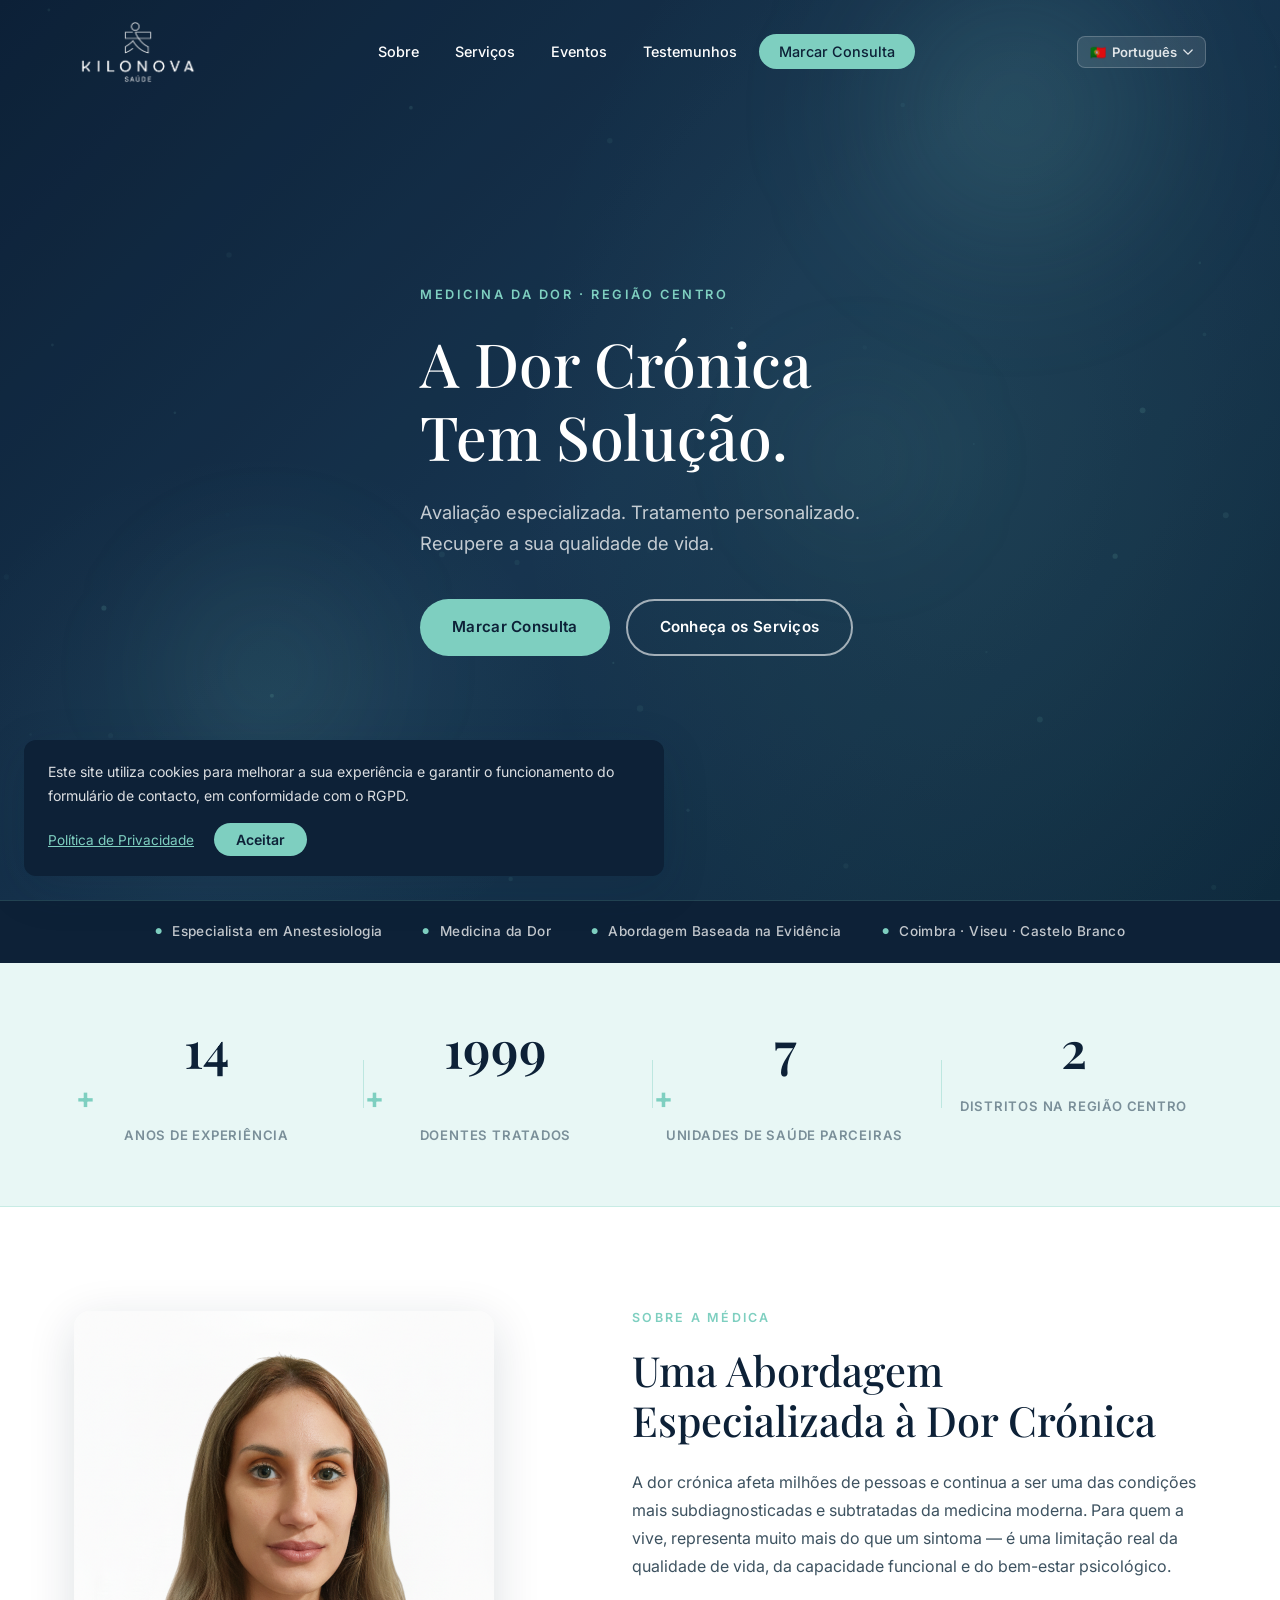
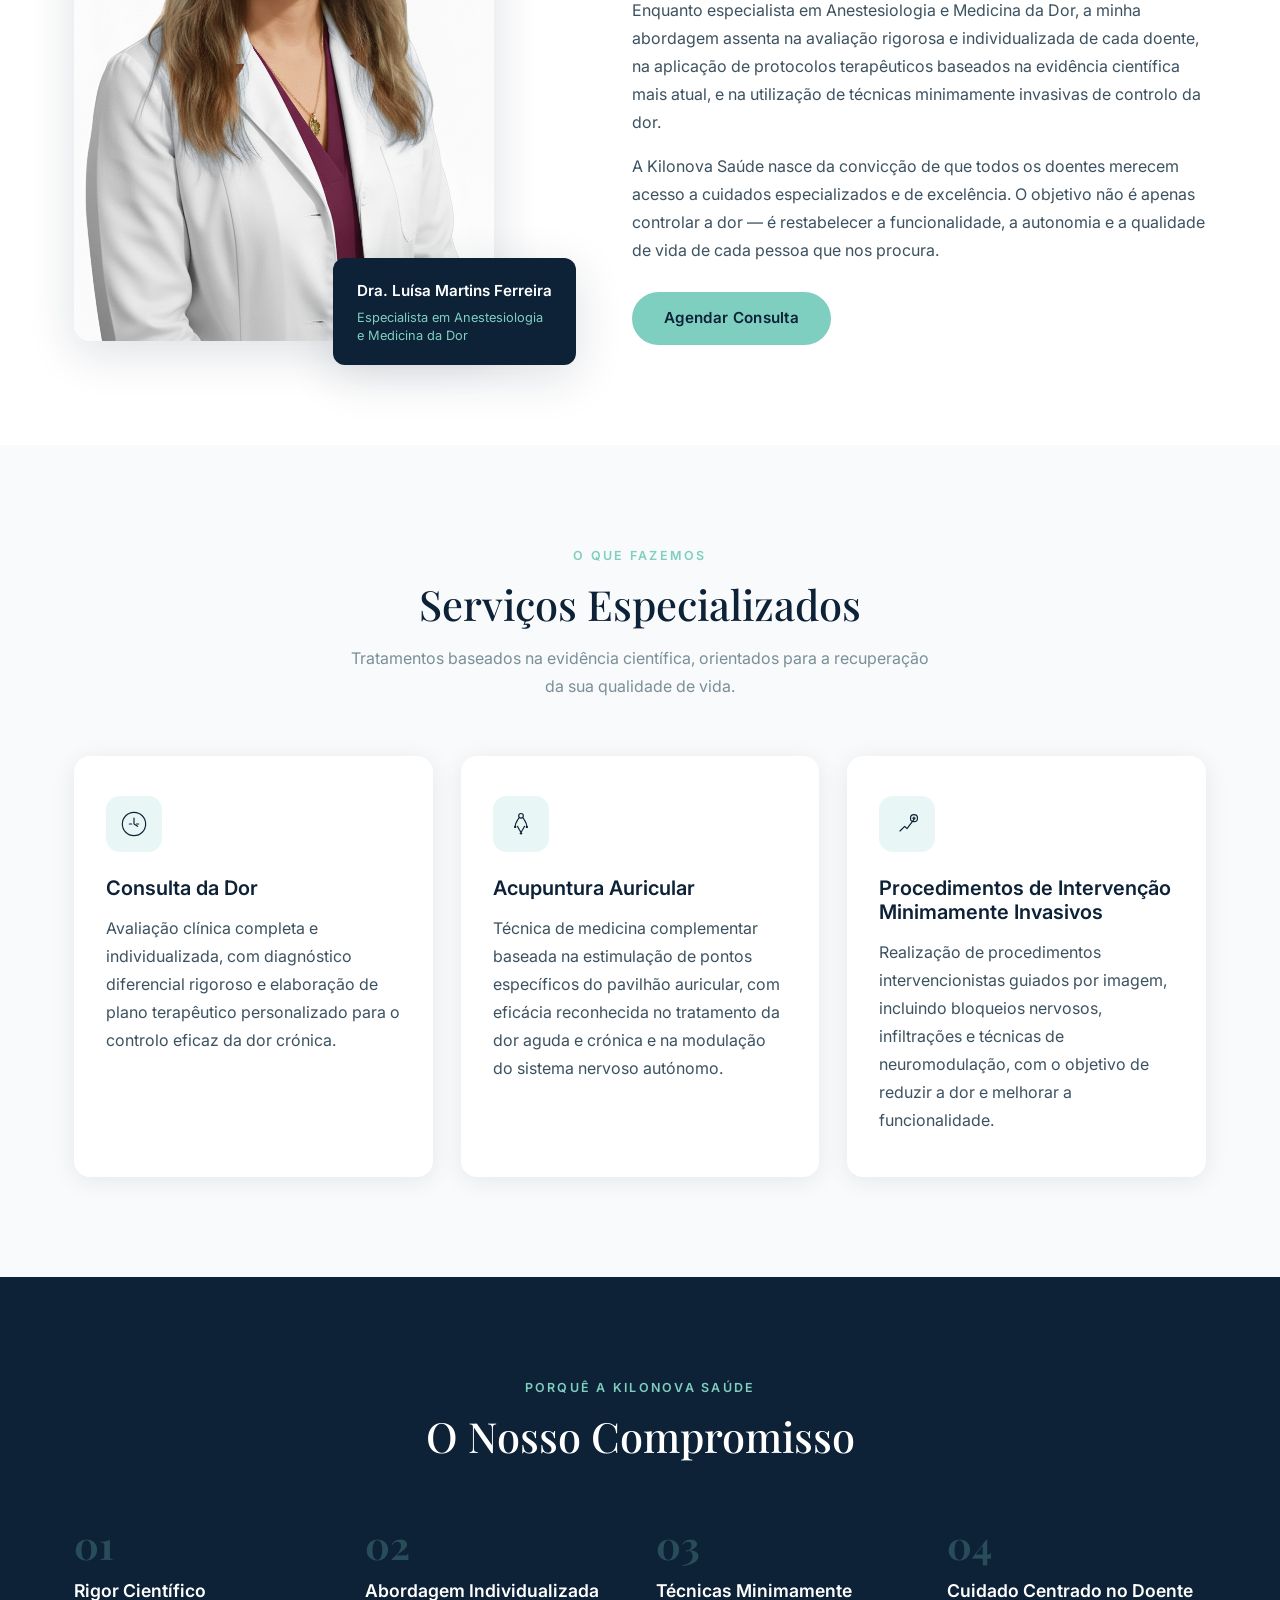
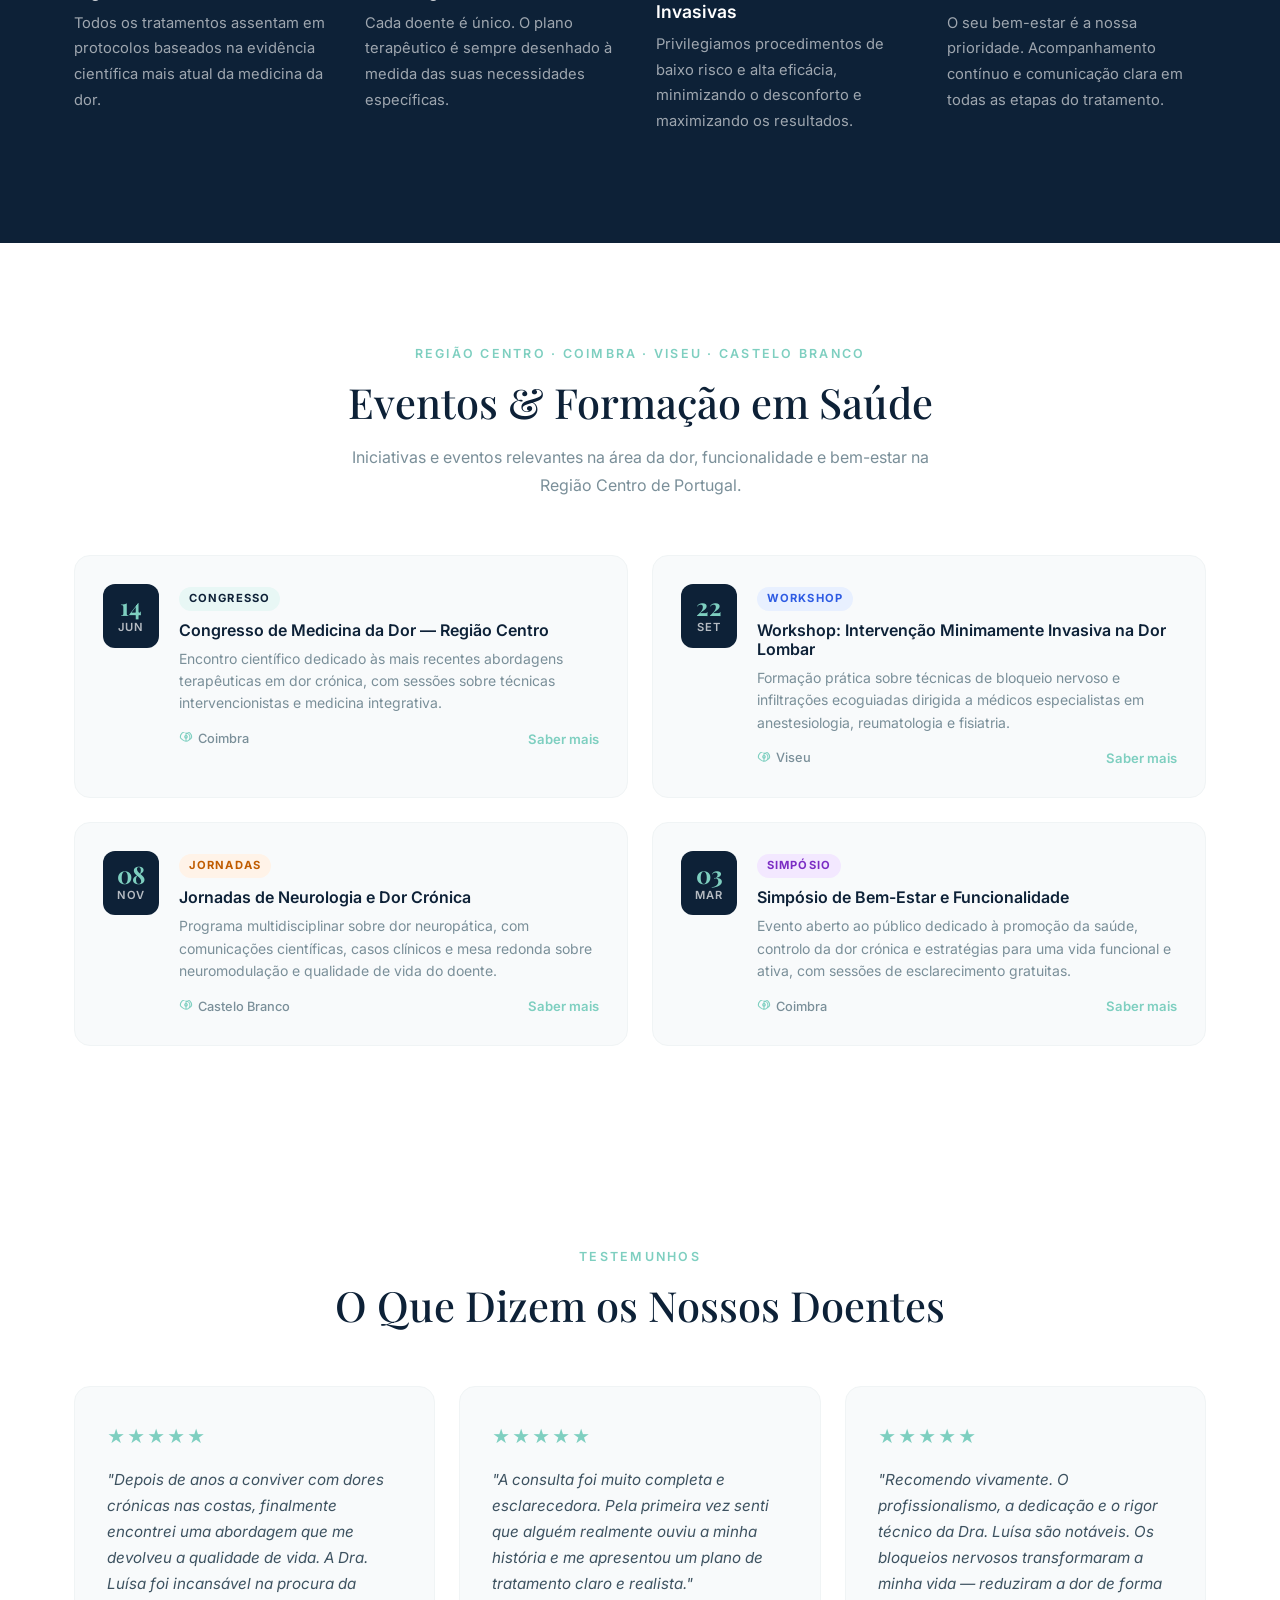
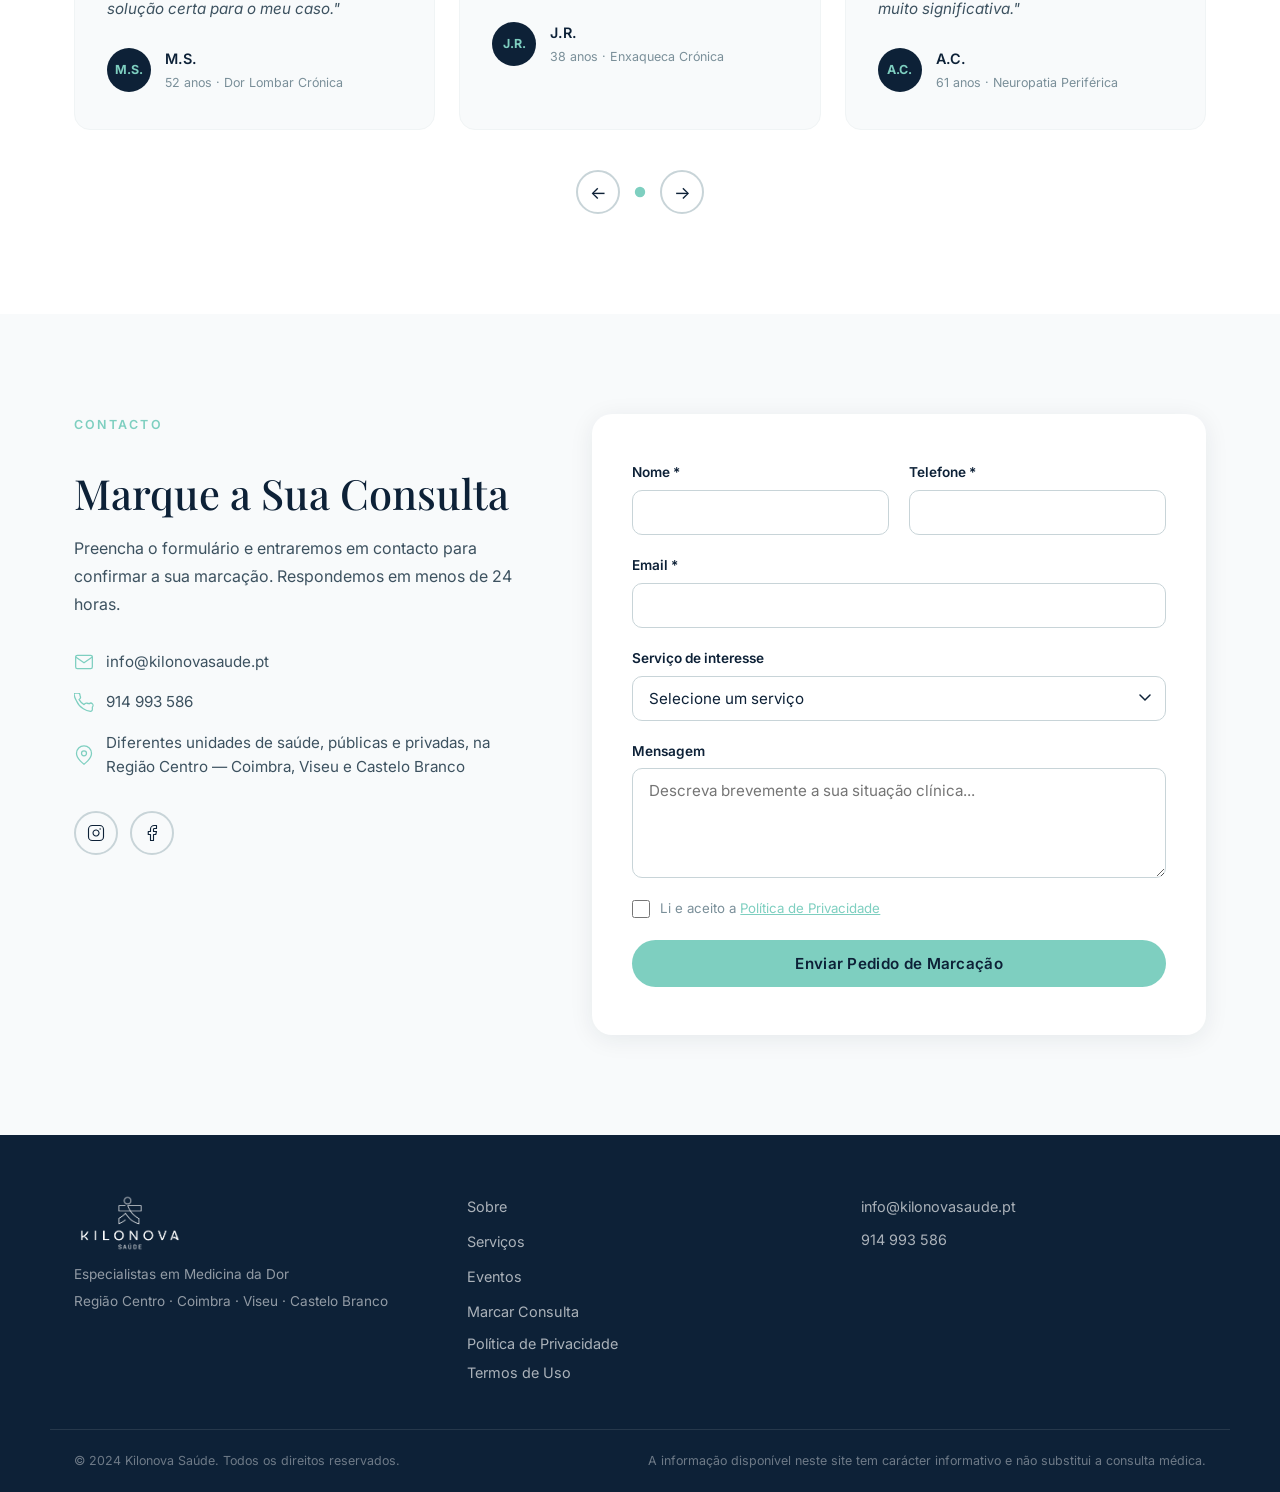
==== commit 0fe5b124: "Add animated hero particles, stats counter, events section, lang dropdown, privacy/terms modals, fix" ====
--- a/index.html
+++ b/index.html
@@ -3,7 +3,7 @@
 <head>
   <meta charset="UTF-8" />
   <meta name="viewport" content="width=device-width, initial-scale=1.0" />
-  <meta name="description" content="Kilonova Saúde — Especialistas em Medicina da Dor. Consulta da Dor, Acupuntura Auricular e Procedimentos Minimamente Invasivos." />
+  <meta name="description" content="Kilonova Saúde — Especialistas em Medicina da Dor. Consulta da Dor, Acupuntura Auricular e Procedimentos Minimamente Invasivos na Região Centro." />
   <title>Kilonova Saúde — Medicina da Dor</title>
   <link rel="preconnect" href="https://fonts.googleapis.com" />
   <link rel="preconnect" href="https://fonts.gstatic.com" crossorigin />
@@ -17,8 +17,72 @@
     <div class="cookie-content">
       <p data-i18n="cookie_text">Este site utiliza cookies para melhorar a sua experiência e garantir o funcionamento do formulário de contacto, em conformidade com o RGPD.</p>
       <div class="cookie-actions">
-        <a href="privacy.html" data-i18n="cookie_policy">Política de Privacidade</a>
+        <button class="cookie-link" onclick="openModal('privacy-modal')" data-i18n="cookie_policy">Política de Privacidade</button>
         <button id="cookie-accept" data-i18n="cookie_accept">Aceitar</button>
+      </div>
+    </div>
+  </div>
+
+  <!-- PRIVACY MODAL -->
+  <div id="privacy-modal" class="modal-overlay" role="dialog" aria-modal="true" aria-label="Política de Privacidade">
+    <div class="modal-box">
+      <button class="modal-close" onclick="closeModal('privacy-modal')" aria-label="Fechar">&times;</button>
+      <div class="modal-content">
+        <h2 data-i18n="modal_privacy_title">Política de Privacidade</h2>
+        <p class="modal-updated" data-i18n="modal_privacy_updated">Última atualização: Janeiro de 2025</p>
+
+        <h3 data-i18n="modal_p1_title">1. Responsável pelo Tratamento de Dados</h3>
+        <p data-i18n="modal_p1_body">Kilonova Saúde, representada pela Dra. Luísa Martins Ferreira, NIF individual, é responsável pelo tratamento dos dados pessoais recolhidos através deste website (kilonovasaude.pt), em conformidade com o Regulamento Geral sobre a Proteção de Dados (RGPD — Regulamento UE 2016/679). Contacto: info@kilonovasaude.pt · 914 993 586.</p>
+
+        <h3 data-i18n="modal_p2_title">2. Dados Recolhidos</h3>
+        <p data-i18n="modal_p2_body">Através do formulário de contacto recolhemos: nome completo, número de telefone, endereço de email, serviço de interesse e informações clínicas facultadas voluntariamente. Também recolhemos dados de navegação através de cookies técnicos essenciais.</p>
+
+        <h3 data-i18n="modal_p3_title">3. Finalidade e Base Legal</h3>
+        <p data-i18n="modal_p3_body">Os seus dados são tratados para resposta ao pedido de marcação de consulta (base legal: execução de contrato, Art. 6.º n.º 1 al. b) do RGPD) e para comunicações relacionadas com os serviços prestados (base legal: interesse legítimo, Art. 6.º n.º 1 al. f) do RGPD).</p>
+
+        <h3 data-i18n="modal_p4_title">4. Conservação dos Dados</h3>
+        <p data-i18n="modal_p4_body">Os dados são conservados pelo período estritamente necessário à finalidade que motivou a sua recolha, e no máximo por 5 anos após a última interação, salvo obrigação legal de conservação superior.</p>
+
+        <h3 data-i18n="modal_p5_title">5. Partilha de Dados</h3>
+        <p data-i18n="modal_p5_body">Os seus dados não são vendidos nem cedidos a terceiros para fins comerciais. Podem ser partilhados com prestadores de serviços técnicos exclusivamente para efeitos de prestação do serviço, com obrigação contratual de confidencialidade.</p>
+
+        <h3 data-i18n="modal_p6_title">6. Os Seus Direitos</h3>
+        <p data-i18n="modal_p6_body">Nos termos do RGPD, tem direito de acesso, retificação, apagamento, limitação, portabilidade e oposição. Para exercer estes direitos contacte info@kilonovasaude.pt. Tem ainda o direito de reclamação junto da CNPD (www.cnpd.pt).</p>
+
+        <h3 data-i18n="modal_p7_title">7. Cookies</h3>
+        <p data-i18n="modal_p7_body">Este site utiliza apenas cookies técnicos essenciais, necessários ao funcionamento do formulário de contacto e à memorização das suas preferências de idioma e consentimento. Não utilizamos cookies de rastreamento ou publicidade.</p>
+      </div>
+    </div>
+  </div>
+
+  <!-- TERMS MODAL -->
+  <div id="terms-modal" class="modal-overlay" role="dialog" aria-modal="true" aria-label="Termos de Uso">
+    <div class="modal-box">
+      <button class="modal-close" onclick="closeModal('terms-modal')" aria-label="Fechar">&times;</button>
+      <div class="modal-content">
+        <h2 data-i18n="modal_terms_title">Termos de Uso</h2>
+        <p class="modal-updated" data-i18n="modal_terms_updated">Última atualização: Janeiro de 2025</p>
+
+        <h3 data-i18n="modal_t1_title">1. Identificação</h3>
+        <p data-i18n="modal_t1_body">O presente website é propriedade de Kilonova Saúde, representada pela Dra. Luísa Martins Ferreira, Especialista em Anestesiologia e Medicina da Dor. Contacto: info@kilonovasaude.pt · 914 993 586.</p>
+
+        <h3 data-i18n="modal_t2_title">2. Objeto e Âmbito</h3>
+        <p data-i18n="modal_t2_body">O presente website tem carácter exclusivamente informativo e destina-se a apresentar os serviços da Kilonova Saúde. A utilização deste site implica a aceitação integral dos presentes termos.</p>
+
+        <h3 data-i18n="modal_t3_title">3. Informação Clínica</h3>
+        <p data-i18n="modal_t3_body">Toda a informação médica disponível neste site tem carácter meramente informativo e educacional. Não constitui conselho médico, diagnóstico ou prescrição terapêutica, e não substitui em nenhuma circunstância a consulta médica presencial com um profissional de saúde qualificado.</p>
+
+        <h3 data-i18n="modal_t4_title">4. Propriedade Intelectual</h3>
+        <p data-i18n="modal_t4_body">Todos os conteúdos deste website — incluindo textos, imagens, logótipos, design e código — são propriedade exclusiva da Kilonova Saúde e encontram-se protegidos pelas leis de propriedade intelectual aplicáveis. É proibida a sua reprodução total ou parcial sem autorização expressa e por escrito.</p>
+
+        <h3 data-i18n="modal_t5_title">5. Responsabilidade</h3>
+        <p data-i18n="modal_t5_body">A Kilonova Saúde não se responsabiliza por danos resultantes da utilização indevida das informações disponibilizadas neste site, nem pela indisponibilidade temporária do mesmo por razões técnicas ou de manutenção.</p>
+
+        <h3 data-i18n="modal_t6_title">6. Lei Aplicável</h3>
+        <p data-i18n="modal_t6_body">Os presentes termos regem-se pela lei portuguesa. Qualquer litígio será submetido aos tribunais da comarca competente, com expressa renúncia a qualquer outro foro.</p>
+
+        <h3 data-i18n="modal_t7_title">7. Alterações</h3>
+        <p data-i18n="modal_t7_body">A Kilonova Saúde reserva-se o direito de alterar os presentes termos a qualquer momento. As alterações produzem efeitos imediatos após a sua publicação neste website.</p>
       </div>
     </div>
   </div>
@@ -34,16 +98,25 @@
         <ul>
           <li><a href="#about" data-i18n="nav_about">Sobre</a></li>
           <li><a href="#services" data-i18n="nav_services">Serviços</a></li>
+          <li><a href="#events" data-i18n="nav_events">Eventos</a></li>
           <li><a href="#testimonials" data-i18n="nav_testimonials">Testemunhos</a></li>
           <li><a href="#contact" class="nav-cta" data-i18n="nav_contact">Marcar Consulta</a></li>
         </ul>
       </nav>
       <div class="header-right">
-        <div class="lang-switcher">
-          <button class="lang-btn active" data-lang="pt">PT</button>
-          <button class="lang-btn" data-lang="en">EN</button>
-          <button class="lang-btn" data-lang="fr">FR</button>
-          <button class="lang-btn" data-lang="de">DE</button>
+        <!-- Language dropdown -->
+        <div class="lang-dropdown" id="lang-dropdown">
+          <button class="lang-current-btn" id="lang-current-btn" aria-haspopup="listbox" aria-expanded="false">
+            <span id="lang-flag">🇵🇹</span>
+            <span id="lang-label">Português</span>
+            <svg class="lang-chevron" viewBox="0 0 12 8" fill="none"><path d="M1 1l5 5 5-5" stroke="currentColor" stroke-width="1.5" stroke-linecap="round"/></svg>
+          </button>
+          <ul class="lang-list" id="lang-list" role="listbox">
+            <li><button data-lang="pt" class="lang-option active"><span>🇵🇹</span> Português</button></li>
+            <li><button data-lang="en" class="lang-option"><span>🇬🇧</span> English</button></li>
+            <li><button data-lang="fr" class="lang-option"><span>🇫🇷</span> Français</button></li>
+            <li><button data-lang="de" class="lang-option"><span>🇩🇪</span> Deutsch</button></li>
+          </ul>
         </div>
         <button class="hamburger" id="hamburger" aria-label="Menu">
           <span></span><span></span><span></span>
@@ -54,9 +127,14 @@
 
   <!-- HERO -->
   <section id="hero">
+    <canvas id="hero-canvas"></canvas>
     <div class="hero-overlay"></div>
+    <!-- Floating orbs -->
+    <div class="orb orb-1"></div>
+    <div class="orb orb-2"></div>
+    <div class="orb orb-3"></div>
     <div class="container hero-content">
-      <p class="hero-eyebrow" data-i18n="hero_eyebrow">Medicina da Dor</p>
+      <p class="hero-eyebrow" data-i18n="hero_eyebrow">Medicina da Dor · Região Centro</p>
       <h1 data-i18n="hero_title">A Dor Crónica<br>Tem Solução.</h1>
       <p class="hero-sub" data-i18n="hero_sub">Avaliação especializada. Tratamento personalizado.<br>Recupere a sua qualidade de vida.</p>
       <div class="hero-actions">
@@ -86,7 +164,33 @@
       </div>
       <div class="trust-item">
         <span class="trust-icon">&#9679;</span>
-        <span data-i18n="trust_4">Cuidados Personalizados</span>
+        <span data-i18n="trust_4">Coimbra · Viseu · Castelo Branco</span>
+      </div>
+    </div>
+  </section>
+
+  <!-- STATS -->
+  <section id="stats">
+    <div class="container stats-grid">
+      <div class="stat-item">
+        <div class="stat-number" data-target="15">0</div>
+        <div class="stat-plus">+</div>
+        <div class="stat-label" data-i18n="stat1_label">Anos de Experiência</div>
+      </div>
+      <div class="stat-item">
+        <div class="stat-number" data-target="2000">0</div>
+        <div class="stat-plus">+</div>
+        <div class="stat-label" data-i18n="stat2_label">Doentes Tratados</div>
+      </div>
+      <div class="stat-item">
+        <div class="stat-number" data-target="8">0</div>
+        <div class="stat-plus">+</div>
+        <div class="stat-label" data-i18n="stat3_label">Unidades de Saúde Parceiras</div>
+      </div>
+      <div class="stat-item">
+        <div class="stat-number" data-target="3">0</div>
+        <div class="stat-plus"></div>
+        <div class="stat-label" data-i18n="stat4_label">Distritos na Região Centro</div>
       </div>
     </div>
   </section>
@@ -199,6 +303,96 @@
     </div>
   </section>
 
+  <!-- EVENTS -->
+  <section id="events">
+    <div class="container">
+      <div class="section-header">
+        <p class="section-eyebrow" data-i18n="events_eyebrow">Região Centro · Coimbra · Viseu · Castelo Branco</p>
+        <h2 data-i18n="events_title">Eventos & Formação em Saúde</h2>
+        <p class="section-sub" data-i18n="events_sub">Iniciativas e eventos relevantes na área da dor, funcionalidade e bem-estar na Região Centro de Portugal.</p>
+      </div>
+      <div class="events-grid">
+
+        <article class="event-card">
+          <div class="event-date-badge">
+            <span class="event-day">14</span>
+            <span class="event-month" data-i18n="event_month_jun">Jun</span>
+          </div>
+          <div class="event-info">
+            <span class="event-tag" data-i18n="event_tag_congress">Congresso</span>
+            <h3 data-i18n="ev1_title">Congresso de Medicina da Dor — Região Centro</h3>
+            <p data-i18n="ev1_desc">Encontro científico dedicado às mais recentes abordagens terapêuticas em dor crónica, com sessões sobre técnicas intervencionistas e medicina integrativa.</p>
+            <div class="event-meta">
+              <span class="event-location">
+                <svg viewBox="0 0 16 16" fill="none"><path d="M8 1.5A4.5 4.5 0 018 10.5C5.5 10.5 1.5 7 1.5 6a6.5 6.5 0 1113 0c0 1-4 4.5-6.5 4.5z" stroke="currentColor" stroke-width="1.2"/><circle cx="8" cy="5.5" r="1.5" stroke="currentColor" stroke-width="1.2"/></svg>
+                Coimbra
+              </span>
+              <a href="#" class="event-link" data-i18n="event_more">Saber mais</a>
+            </div>
+          </div>
+        </article>
+
+        <article class="event-card">
+          <div class="event-date-badge">
+            <span class="event-day">22</span>
+            <span class="event-month" data-i18n="event_month_sep">Set</span>
+          </div>
+          <div class="event-info">
+            <span class="event-tag tag-workshop" data-i18n="event_tag_workshop">Workshop</span>
+            <h3 data-i18n="ev2_title">Workshop: Intervenção Minimamente Invasiva na Dor Lombar</h3>
+            <p data-i18n="ev2_desc">Formação prática sobre técnicas de bloqueio nervoso e infiltrações ecoguiadas dirigida a médicos especialistas em anestesiologia, reumatologia e fisiatria.</p>
+            <div class="event-meta">
+              <span class="event-location">
+                <svg viewBox="0 0 16 16" fill="none"><path d="M8 1.5A4.5 4.5 0 018 10.5C5.5 10.5 1.5 7 1.5 6a6.5 6.5 0 1113 0c0 1-4 4.5-6.5 4.5z" stroke="currentColor" stroke-width="1.2"/><circle cx="8" cy="5.5" r="1.5" stroke="currentColor" stroke-width="1.2"/></svg>
+                Viseu
+              </span>
+              <a href="#" class="event-link" data-i18n="event_more">Saber mais</a>
+            </div>
+          </div>
+        </article>
+
+        <article class="event-card">
+          <div class="event-date-badge">
+            <span class="event-day">08</span>
+            <span class="event-month" data-i18n="event_month_nov">Nov</span>
+          </div>
+          <div class="event-info">
+            <span class="event-tag tag-jornadas" data-i18n="event_tag_jornadas">Jornadas</span>
+            <h3 data-i18n="ev3_title">Jornadas de Neurologia e Dor Crónica</h3>
+            <p data-i18n="ev3_desc">Programa multidisciplinar sobre dor neuropática, com comunicações científicas, casos clínicos e mesa redonda sobre neuromodulação e qualidade de vida do doente.</p>
+            <div class="event-meta">
+              <span class="event-location">
+                <svg viewBox="0 0 16 16" fill="none"><path d="M8 1.5A4.5 4.5 0 018 10.5C5.5 10.5 1.5 7 1.5 6a6.5 6.5 0 1113 0c0 1-4 4.5-6.5 4.5z" stroke="currentColor" stroke-width="1.2"/><circle cx="8" cy="5.5" r="1.5" stroke="currentColor" stroke-width="1.2"/></svg>
+                Castelo Branco
+              </span>
+              <a href="#" class="event-link" data-i18n="event_more">Saber mais</a>
+            </div>
+          </div>
+        </article>
+
+        <article class="event-card">
+          <div class="event-date-badge">
+            <span class="event-day">03</span>
+            <span class="event-month" data-i18n="event_month_mar">Mar</span>
+          </div>
+          <div class="event-info">
+            <span class="event-tag tag-simposio" data-i18n="event_tag_simp">Simpósio</span>
+            <h3 data-i18n="ev4_title">Simpósio de Bem-Estar e Funcionalidade</h3>
+            <p data-i18n="ev4_desc">Evento aberto ao público dedicado à promoção da saúde, controlo da dor crónica e estratégias para uma vida funcional e ativa, com sessões de esclarecimento gratuitas.</p>
+            <div class="event-meta">
+              <span class="event-location">
+                <svg viewBox="0 0 16 16" fill="none"><path d="M8 1.5A4.5 4.5 0 018 10.5C5.5 10.5 1.5 7 1.5 6a6.5 6.5 0 1113 0c0 1-4 4.5-6.5 4.5z" stroke="currentColor" stroke-width="1.2"/><circle cx="8" cy="5.5" r="1.5" stroke="currentColor" stroke-width="1.2"/></svg>
+                Coimbra
+              </span>
+              <a href="#" class="event-link" data-i18n="event_more">Saber mais</a>
+            </div>
+          </div>
+        </article>
+
+      </div>
+    </div>
+  </section>
+
   <!-- TESTIMONIALS -->
   <section id="testimonials">
     <div class="container">
@@ -269,11 +463,11 @@
           </div>
           <div class="contact-detail-item">
             <svg viewBox="0 0 24 24" fill="none" xmlns="http://www.w3.org/2000/svg"><path d="M22 16.92v3a2 2 0 01-2.18 2 19.79 19.79 0 01-8.63-3.07A19.5 19.5 0 013.07 9.61 19.79 19.79 0 01.03 1 2 2 0 012 .03h3a2 2 0 012 1.72c.127.96.361 1.903.7 2.81a2 2 0 01-.45 2.11L6.09 7.91a16 16 0 006 6l1.27-1.27a2 2 0 012.11-.45c.907.339 1.85.573 2.81.7A2 2 0 0122 16.92z" stroke="currentColor" stroke-width="1.5" stroke-linecap="round"/></svg>
-            <a href="tel:+351910145351">910 145 351</a>
+            <a href="tel:+351914993586">914 993 586</a>
           </div>
           <div class="contact-detail-item">
             <svg viewBox="0 0 24 24" fill="none" xmlns="http://www.w3.org/2000/svg"><path d="M21 10c0 7-9 13-9 13s-9-6-9-13a9 9 0 0118 0z" stroke="currentColor" stroke-width="1.5"/><circle cx="12" cy="10" r="3" stroke="currentColor" stroke-width="1.5"/></svg>
-            <span data-i18n="contact_location">Prestação de serviços em vários hospitais em Portugal</span>
+            <span data-i18n="contact_location">Diferentes unidades de saúde, públicas e privadas, na Região Centro — Coimbra, Viseu e Castelo Branco</span>
           </div>
         </div>
         <div class="social-links">
@@ -318,7 +512,7 @@
         <div class="form-checkbox">
           <input type="checkbox" id="privacy" name="privacy" required />
           <label for="privacy">
-            <span data-i18n="form_privacy_1">Li e aceito a </span><a href="privacy.html" data-i18n="form_privacy_link">Política de Privacidade</a>
+            <span data-i18n="form_privacy_1">Li e aceito a </span><button type="button" class="inline-link" onclick="openModal('privacy-modal')" data-i18n="form_privacy_link">Política de Privacidade</button>
           </label>
         </div>
         <button type="submit" class="btn btn-primary btn-full" data-i18n="form_submit">Enviar Pedido de Marcação</button>
@@ -334,21 +528,24 @@
       <div class="footer-brand">
         <img src="images/logo-white.png" alt="Kilonova Saúde" class="footer-logo" />
         <p data-i18n="footer_tagline">Especialistas em Medicina da Dor</p>
+        <p class="footer-region" data-i18n="footer_region">Região Centro · Coimbra · Viseu · Castelo Branco</p>
       </div>
       <div class="footer-links">
         <a href="#about" data-i18n="nav_about">Sobre</a>
         <a href="#services" data-i18n="nav_services">Serviços</a>
+        <a href="#events" data-i18n="nav_events">Eventos</a>
         <a href="#contact" data-i18n="nav_contact">Marcar Consulta</a>
-        <a href="privacy.html" data-i18n="footer_privacy">Política de Privacidade</a>
+        <button class="footer-legal-link" onclick="openModal('privacy-modal')" data-i18n="footer_privacy">Política de Privacidade</button>
+        <button class="footer-legal-link" onclick="openModal('terms-modal')" data-i18n="footer_terms">Termos de Uso</button>
       </div>
       <div class="footer-contact">
         <a href="mailto:info@kilonovasaude.pt">info@kilonovasaude.pt</a>
-        <a href="tel:+351910145351">910 145 351</a>
+        <a href="tel:+351914993586">914 993 586</a>
       </div>
     </div>
     <div class="footer-bottom">
       <div class="container">
-        <p data-i18n="footer_copy">&copy; 2024 Kilonova Saúde. Todos os direitos reservados.</p>
+        <p data-i18n="footer_copy">&copy; 2025 Kilonova Saúde. Todos os direitos reservados.</p>
         <p data-i18n="footer_disclaimer">A informação disponível neste site tem carácter informativo e não substitui a consulta médica.</p>
       </div>
     </div>
--- a/css/style.css
+++ b/css/style.css
@@ -158,7 +158,7 @@
   gap: 24px;
 }
 .logo-link { flex-shrink: 0; }
-.logo { height: 44px; width: auto; }
+.logo { height: 64px; width: auto; }
 
 #main-nav ul {
   display: flex;
@@ -188,22 +188,70 @@
 
 .header-right { display: flex; align-items: center; gap: 16px; }
 
-/* Language switcher */
-.lang-switcher { display: flex; gap: 4px; }
-.lang-btn {
-  font-size: 0.75rem;
+/* Language dropdown */
+.lang-dropdown { position: relative; }
+.lang-current-btn {
+  display: flex;
+  align-items: center;
+  gap: 6px;
+  font-size: 0.82rem;
   font-weight: 600;
-  letter-spacing: 0.05em;
-  padding: 5px 9px;
-  border-radius: 6px;
-  color: rgba(255,255,255,0.7);
+  padding: 7px 12px;
+  border-radius: 8px;
+  color: rgba(255,255,255,0.85);
+  background: rgba(255,255,255,0.1);
+  border: 1px solid rgba(255,255,255,0.2);
   transition: all var(--transition);
-}
-#header.scrolled .lang-btn { color: var(--gray-500); }
-.lang-btn.active, .lang-btn:hover {
+  cursor: pointer;
+  white-space: nowrap;
+}
+#header.scrolled .lang-current-btn {
+  color: var(--navy);
+  background: var(--gray-100);
+  border-color: var(--gray-300);
+}
+.lang-current-btn:hover {
   background: var(--mint);
-  color: var(--navy) !important;
-}
+  color: var(--navy);
+  border-color: var(--mint);
+}
+.lang-chevron { width: 10px; height: 7px; transition: transform var(--transition); }
+.lang-dropdown.open .lang-chevron { transform: rotate(180deg); }
+
+.lang-list {
+  position: absolute;
+  top: calc(100% + 8px);
+  right: 0;
+  min-width: 150px;
+  background: var(--white);
+  border-radius: 10px;
+  box-shadow: var(--shadow-lg);
+  border: 1px solid var(--gray-100);
+  overflow: hidden;
+  display: none;
+  z-index: 1000;
+  animation: dropDown 0.2s ease;
+}
+.lang-dropdown.open .lang-list { display: block; }
+@keyframes dropDown { from { opacity: 0; transform: translateY(-8px); } to { opacity: 1; transform: translateY(0); } }
+.lang-list li { list-style: none; }
+.lang-option {
+  display: flex;
+  align-items: center;
+  gap: 10px;
+  width: 100%;
+  text-align: left;
+  padding: 10px 16px;
+  font-size: 0.88rem;
+  font-weight: 500;
+  color: var(--navy);
+  transition: background var(--transition);
+  cursor: pointer;
+  background: none;
+  border: none;
+}
+.lang-option:hover, .lang-option.active { background: var(--mint-pale); color: var(--navy); }
+.lang-option.active { font-weight: 700; }
 
 /* Hamburger */
 .hamburger { display: none; flex-direction: column; gap: 5px; padding: 4px; }
@@ -581,7 +629,7 @@
   border-bottom: 1px solid rgba(255,255,255,0.1);
   align-items: start;
 }
-.footer-logo { height: 40px; width: auto; margin-bottom: 12px; }
+.footer-logo { height: 56px; width: auto; margin-bottom: 12px; }
 .footer-brand p { color: rgba(255,255,255,0.55); font-size: 0.85rem; }
 .footer-links { display: flex; flex-direction: column; gap: 12px; }
 .footer-links a { color: rgba(255,255,255,0.65); font-size: 0.9rem; transition: color var(--transition); }
@@ -644,5 +692,319 @@
 @media (max-width: 480px) {
   .hero-actions { flex-direction: column; }
   .hero-actions .btn { width: 100%; justify-content: center; }
-  .lang-switcher { display: none; }
-}
+}
+
+/* ---- HERO ORBS ---- */
+#hero-canvas { position: absolute; inset: 0; width: 100%; height: 100%; pointer-events: none; z-index: 0; }
+.orb {
+  position: absolute;
+  border-radius: 50%;
+  pointer-events: none;
+  z-index: 0;
+  filter: blur(60px);
+}
+.orb-1 {
+  width: 400px; height: 400px;
+  background: radial-gradient(circle, rgba(126,207,192,0.18) 0%, transparent 70%);
+  top: -10%; right: 5%;
+  animation: orbFloat1 8s ease-in-out infinite;
+}
+.orb-2 {
+  width: 280px; height: 280px;
+  background: radial-gradient(circle, rgba(126,207,192,0.12) 0%, transparent 70%);
+  bottom: 10%; left: 10%;
+  animation: orbFloat2 11s ease-in-out infinite;
+}
+.orb-3 {
+  width: 200px; height: 200px;
+  background: radial-gradient(circle, rgba(126,207,192,0.1) 0%, transparent 70%);
+  top: 40%; right: 25%;
+  animation: orbFloat3 14s ease-in-out infinite;
+}
+@keyframes orbFloat1 {
+  0%, 100% { transform: translate(0, 0) scale(1); }
+  33% { transform: translate(-30px, 20px) scale(1.05); }
+  66% { transform: translate(20px, -15px) scale(0.97); }
+}
+@keyframes orbFloat2 {
+  0%, 100% { transform: translate(0, 0) scale(1); }
+  50% { transform: translate(25px, -30px) scale(1.08); }
+}
+@keyframes orbFloat3 {
+  0%, 100% { transform: translate(0, 0); }
+  40% { transform: translate(-20px, 25px); }
+  80% { transform: translate(15px, -10px); }
+}
+
+/* ---- STATS ---- */
+#stats {
+  background: var(--mint-pale);
+  padding: 60px 0;
+  border-bottom: 1px solid rgba(126,207,192,0.3);
+}
+.stats-grid {
+  display: grid;
+  grid-template-columns: repeat(4, 1fr);
+  gap: 24px;
+  text-align: center;
+}
+.stat-item {
+  display: flex;
+  flex-direction: column;
+  align-items: center;
+  gap: 4px;
+  position: relative;
+}
+.stat-item + .stat-item::before {
+  content: '';
+  position: absolute;
+  left: 0;
+  top: 50%;
+  transform: translateY(-50%);
+  height: 48px;
+  width: 1px;
+  background: rgba(126,207,192,0.4);
+}
+.stat-number {
+  font-family: var(--font-serif);
+  font-size: clamp(2.4rem, 4vw, 3.4rem);
+  font-weight: 600;
+  color: var(--navy);
+  line-height: 1;
+  display: inline-block;
+}
+.stat-plus {
+  font-size: 1.8rem;
+  font-weight: 700;
+  color: var(--mint);
+  line-height: 1;
+  display: inline-block;
+  margin-left: 2px;
+  align-self: flex-start;
+  margin-top: 6px;
+}
+.stat-number-wrap { display: flex; align-items: flex-start; justify-content: center; }
+.stat-label {
+  font-size: 0.82rem;
+  font-weight: 600;
+  letter-spacing: 0.06em;
+  text-transform: uppercase;
+  color: var(--gray-500);
+  margin-top: 8px;
+}
+
+/* ---- EVENTS ---- */
+#events { padding: 100px 0; background: var(--white); }
+.events-grid {
+  display: grid;
+  grid-template-columns: repeat(2, 1fr);
+  gap: 24px;
+}
+.event-card {
+  display: flex;
+  gap: 20px;
+  background: var(--gray-50);
+  border-radius: 16px;
+  padding: 28px;
+  border: 1px solid var(--gray-100);
+  transition: all var(--transition);
+}
+.event-card:hover {
+  transform: translateY(-4px);
+  box-shadow: var(--shadow);
+  border-color: var(--mint);
+}
+.event-date-badge {
+  flex-shrink: 0;
+  width: 56px;
+  height: 64px;
+  background: var(--navy);
+  border-radius: 12px;
+  display: flex;
+  flex-direction: column;
+  align-items: center;
+  justify-content: center;
+  gap: 1px;
+}
+.event-day {
+  font-size: 1.5rem;
+  font-weight: 700;
+  color: var(--mint);
+  line-height: 1;
+  font-family: var(--font-serif);
+}
+.event-month {
+  font-size: 0.7rem;
+  font-weight: 600;
+  color: rgba(255,255,255,0.7);
+  text-transform: uppercase;
+  letter-spacing: 0.08em;
+}
+.event-info { flex: 1; min-width: 0; }
+.event-tag {
+  display: inline-block;
+  font-size: 0.7rem;
+  font-weight: 700;
+  letter-spacing: 0.1em;
+  text-transform: uppercase;
+  padding: 3px 10px;
+  border-radius: 50px;
+  background: var(--mint-pale);
+  color: var(--navy);
+  margin-bottom: 10px;
+}
+.tag-workshop { background: #e8f0ff; color: #2d5be3; }
+.tag-jornadas { background: #fff3e8; color: #c05c00; }
+.tag-simposio { background: #f3e8ff; color: #7b2dc4; }
+.event-info h3 { font-size: 1rem; color: var(--navy); margin-bottom: 8px; font-family: var(--font-sans); font-weight: 600; }
+.event-info p { font-size: 0.875rem; color: var(--gray-500); line-height: 1.6; margin-bottom: 14px; }
+.event-meta { display: flex; align-items: center; justify-content: space-between; gap: 12px; }
+.event-location {
+  display: flex;
+  align-items: center;
+  gap: 5px;
+  font-size: 0.8rem;
+  color: var(--gray-500);
+  font-weight: 500;
+}
+.event-location svg { width: 14px; height: 14px; color: var(--mint); flex-shrink: 0; }
+.event-link {
+  font-size: 0.82rem;
+  font-weight: 600;
+  color: var(--mint);
+  text-decoration: none;
+  transition: color var(--transition);
+  white-space: nowrap;
+}
+.event-link:hover { color: var(--navy); }
+
+/* ---- MODALS ---- */
+.modal-overlay {
+  position: fixed;
+  inset: 0;
+  background: rgba(13,33,55,0.7);
+  z-index: 2000;
+  display: flex;
+  align-items: center;
+  justify-content: center;
+  padding: 24px;
+  opacity: 0;
+  pointer-events: none;
+  transition: opacity 0.3s ease;
+  backdrop-filter: blur(4px);
+}
+.modal-overlay.open {
+  opacity: 1;
+  pointer-events: all;
+}
+.modal-box {
+  background: var(--white);
+  border-radius: 20px;
+  max-width: 680px;
+  width: 100%;
+  max-height: 85vh;
+  overflow-y: auto;
+  position: relative;
+  box-shadow: 0 24px 80px rgba(13,33,55,0.25);
+  transform: translateY(20px);
+  transition: transform 0.3s ease;
+}
+.modal-overlay.open .modal-box { transform: translateY(0); }
+.modal-close {
+  position: sticky;
+  top: 0;
+  float: right;
+  margin: 16px 16px 0 0;
+  width: 36px;
+  height: 36px;
+  border-radius: 50%;
+  background: var(--gray-100);
+  color: var(--navy);
+  font-size: 1.4rem;
+  line-height: 1;
+  display: flex;
+  align-items: center;
+  justify-content: center;
+  cursor: pointer;
+  z-index: 1;
+  transition: background var(--transition);
+  border: none;
+  font-family: inherit;
+}
+.modal-close:hover { background: var(--gray-300); }
+.modal-content {
+  padding: 32px 40px 40px;
+}
+.modal-content h2 {
+  font-size: 1.6rem;
+  color: var(--navy);
+  margin-bottom: 4px;
+}
+.modal-updated {
+  font-size: 0.8rem;
+  color: var(--gray-500);
+  margin-bottom: 28px;
+  padding-bottom: 20px;
+  border-bottom: 1px solid var(--gray-100);
+}
+.modal-content h3 {
+  font-size: 0.92rem;
+  font-weight: 700;
+  color: var(--navy);
+  margin: 24px 0 8px;
+  font-family: var(--font-sans);
+  text-transform: uppercase;
+  letter-spacing: 0.05em;
+}
+.modal-content p { font-size: 0.9rem; color: var(--gray-700); line-height: 1.7; }
+
+/* Footer legal buttons */
+.footer-legal-link, .cookie-link {
+  background: none;
+  border: none;
+  padding: 0;
+  font-family: inherit;
+  cursor: pointer;
+  transition: color var(--transition);
+}
+.footer-legal-link {
+  color: rgba(255,255,255,0.65);
+  font-size: 0.9rem;
+  text-align: left;
+}
+.footer-legal-link:hover { color: var(--mint); }
+.cookie-link {
+  color: var(--mint);
+  font-size: 0.85rem;
+  text-decoration: underline;
+}
+
+.inline-link {
+  background: none;
+  border: none;
+  padding: 0;
+  font-family: inherit;
+  font-size: inherit;
+  color: var(--mint);
+  text-decoration: underline;
+  cursor: pointer;
+  font-weight: inherit;
+}
+
+.footer-region {
+  color: rgba(255,255,255,0.4);
+  font-size: 0.78rem;
+  margin-top: 4px;
+}
+
+/* ---- RESPONSIVE (additions) ---- */
+@media (max-width: 768px) {
+  .stats-grid { grid-template-columns: repeat(2, 1fr); }
+  .stat-item + .stat-item::before { display: none; }
+  .events-grid { grid-template-columns: 1fr; }
+  .modal-content { padding: 24px; }
+}
+@media (max-width: 480px) {
+  .lang-dropdown .lang-current-btn span:nth-child(2) { display: none; }
+  .stats-grid { grid-template-columns: repeat(2, 1fr); }
+}
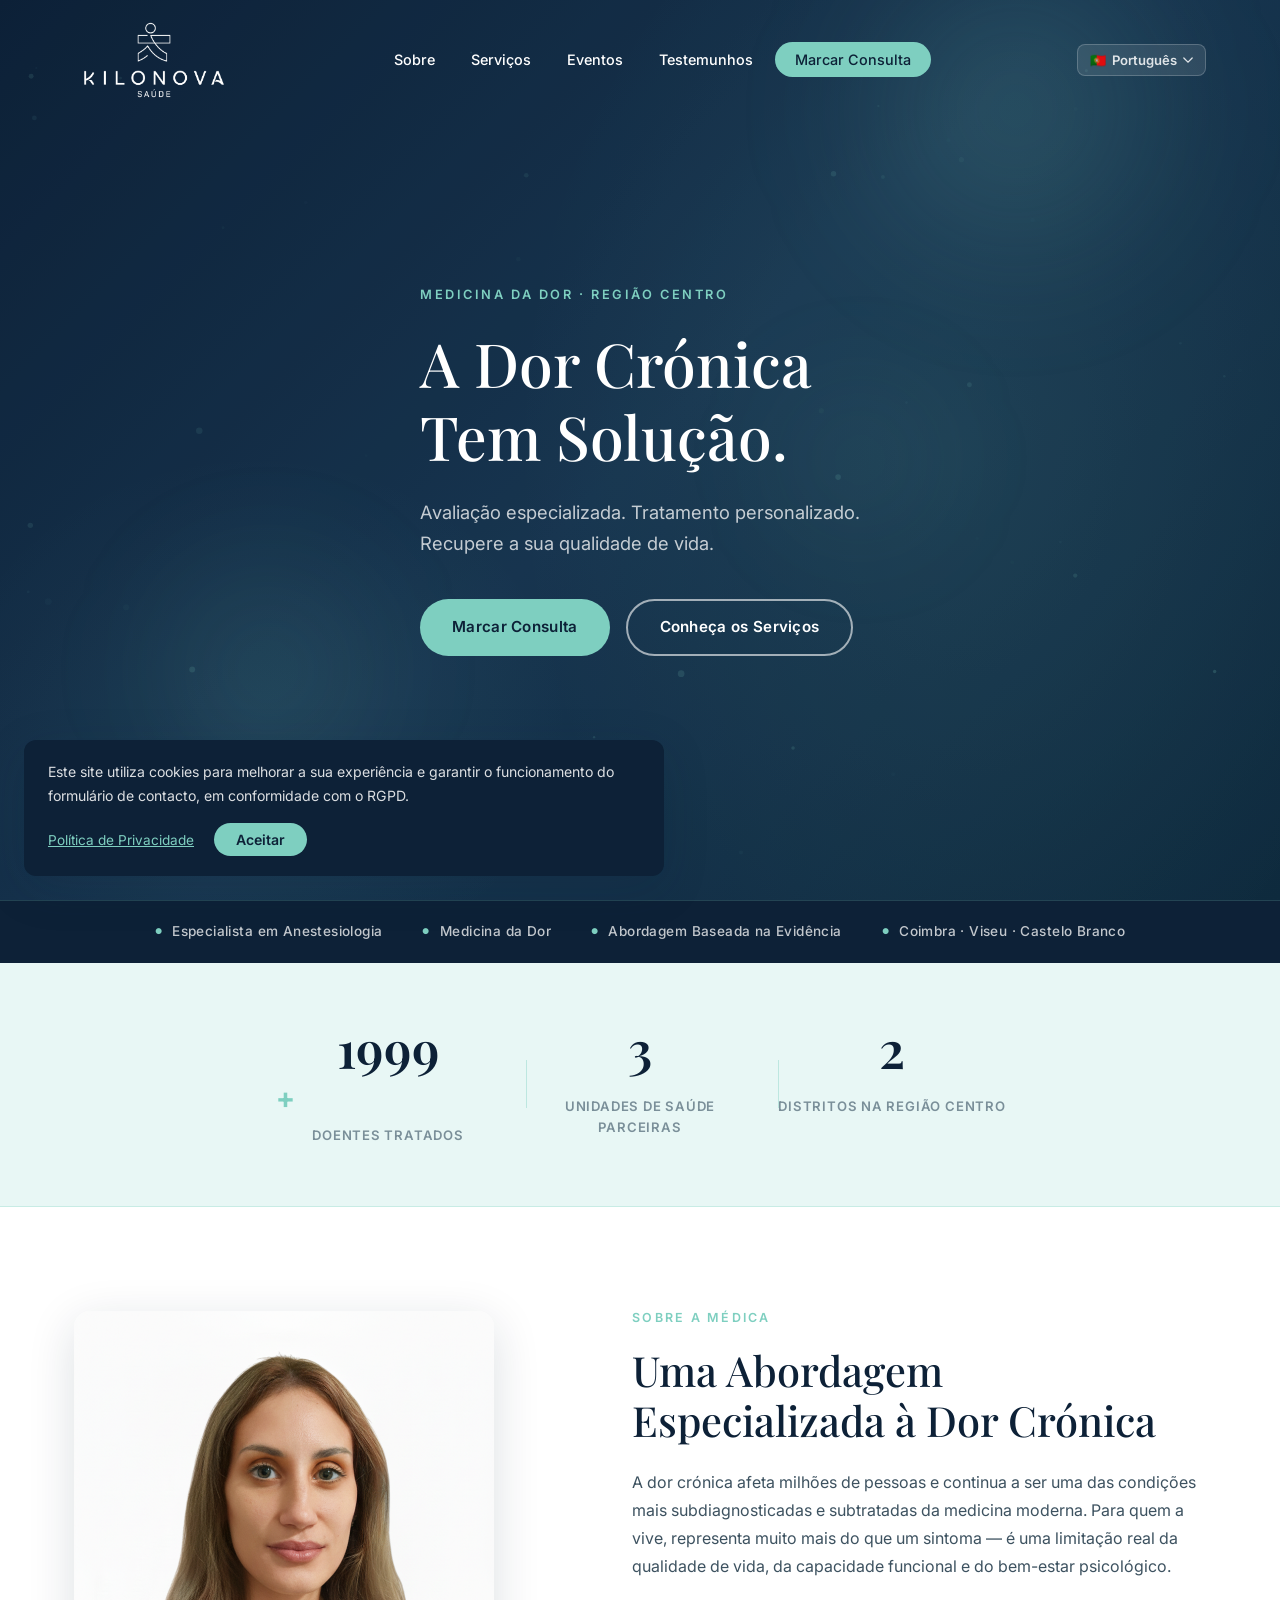
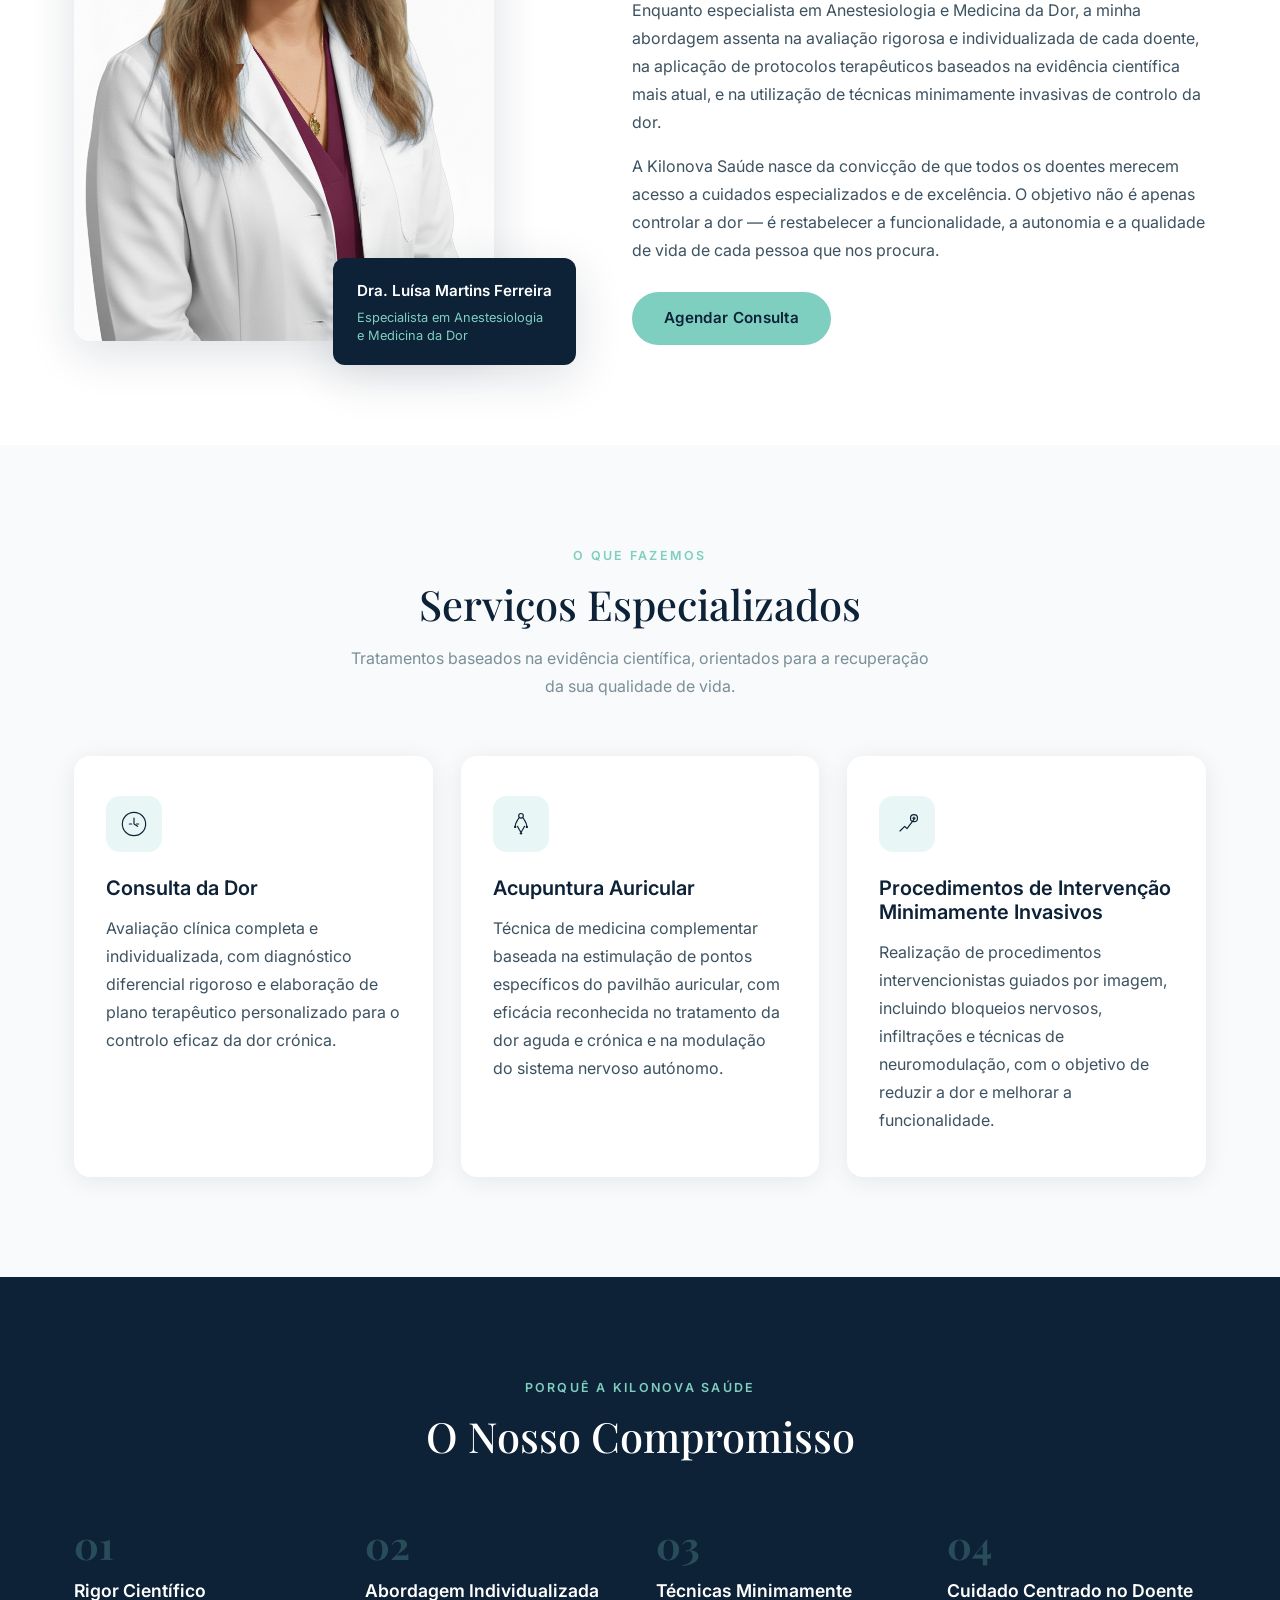
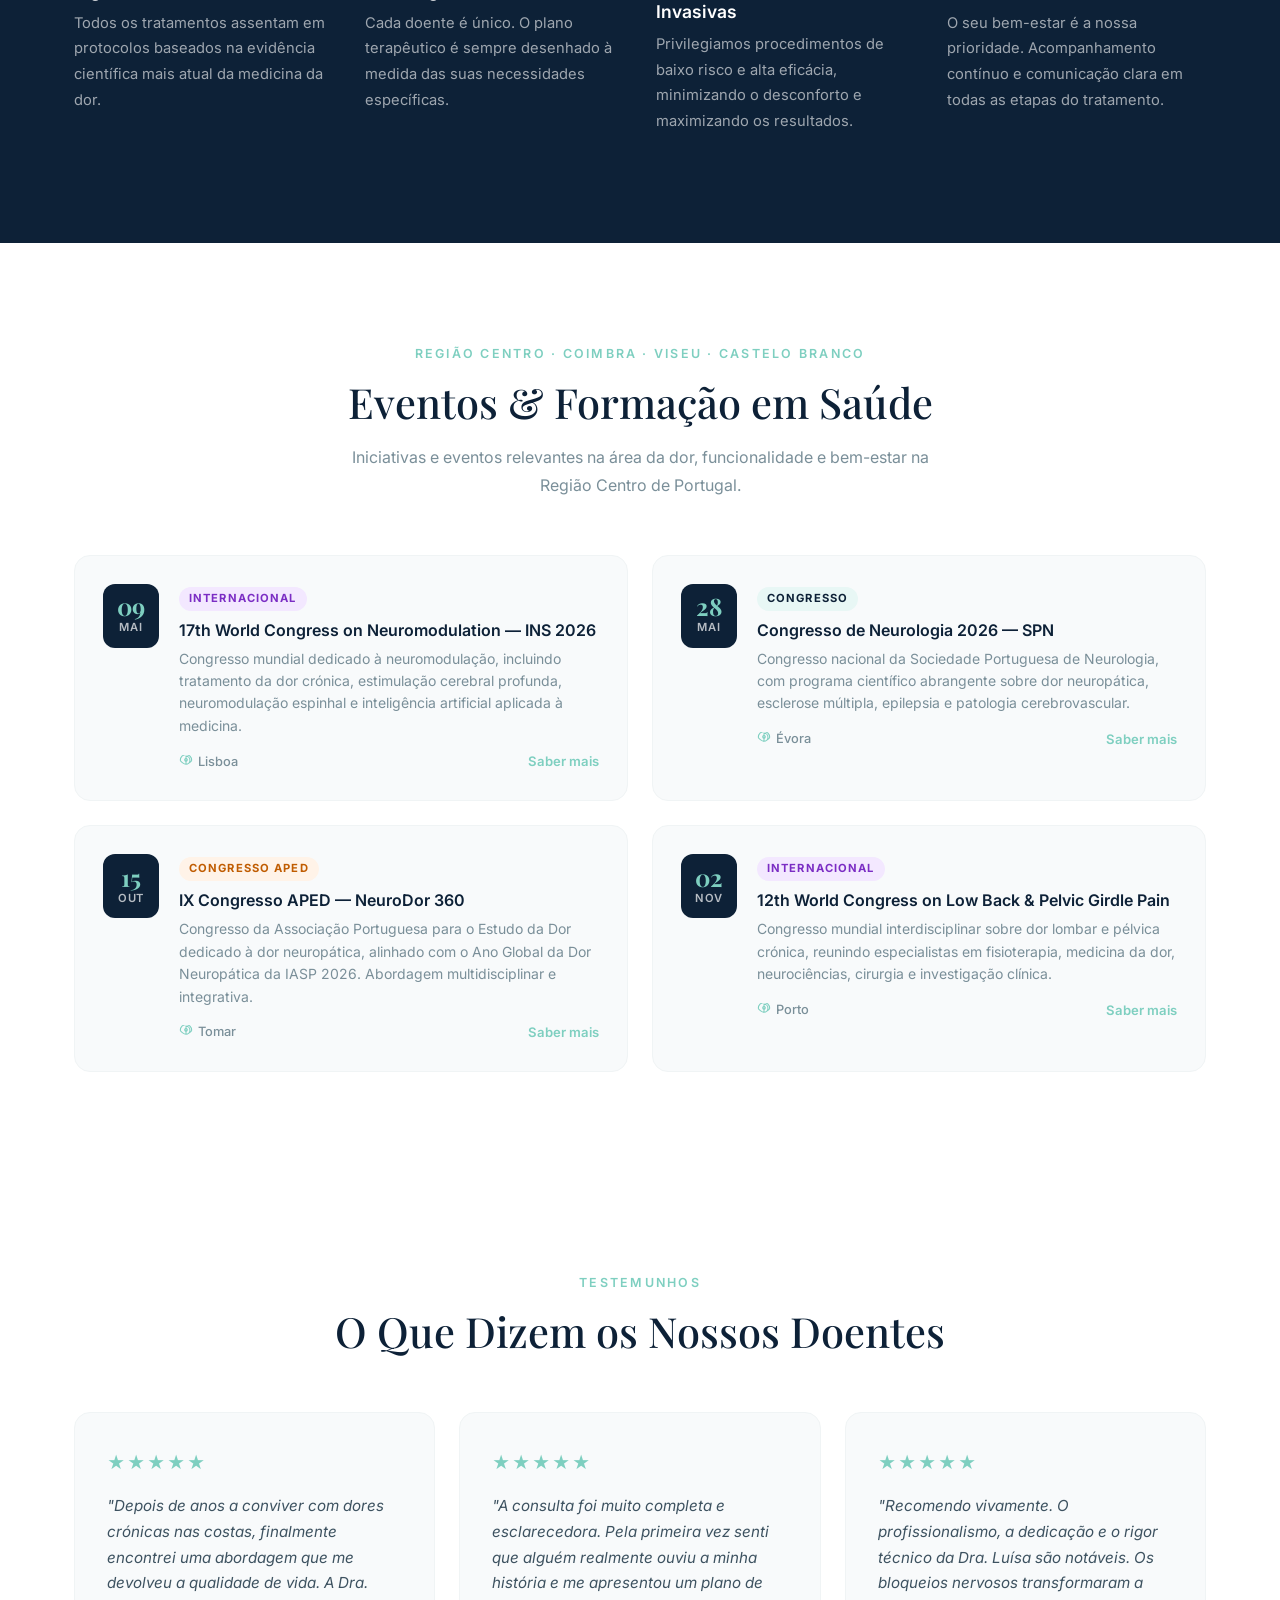
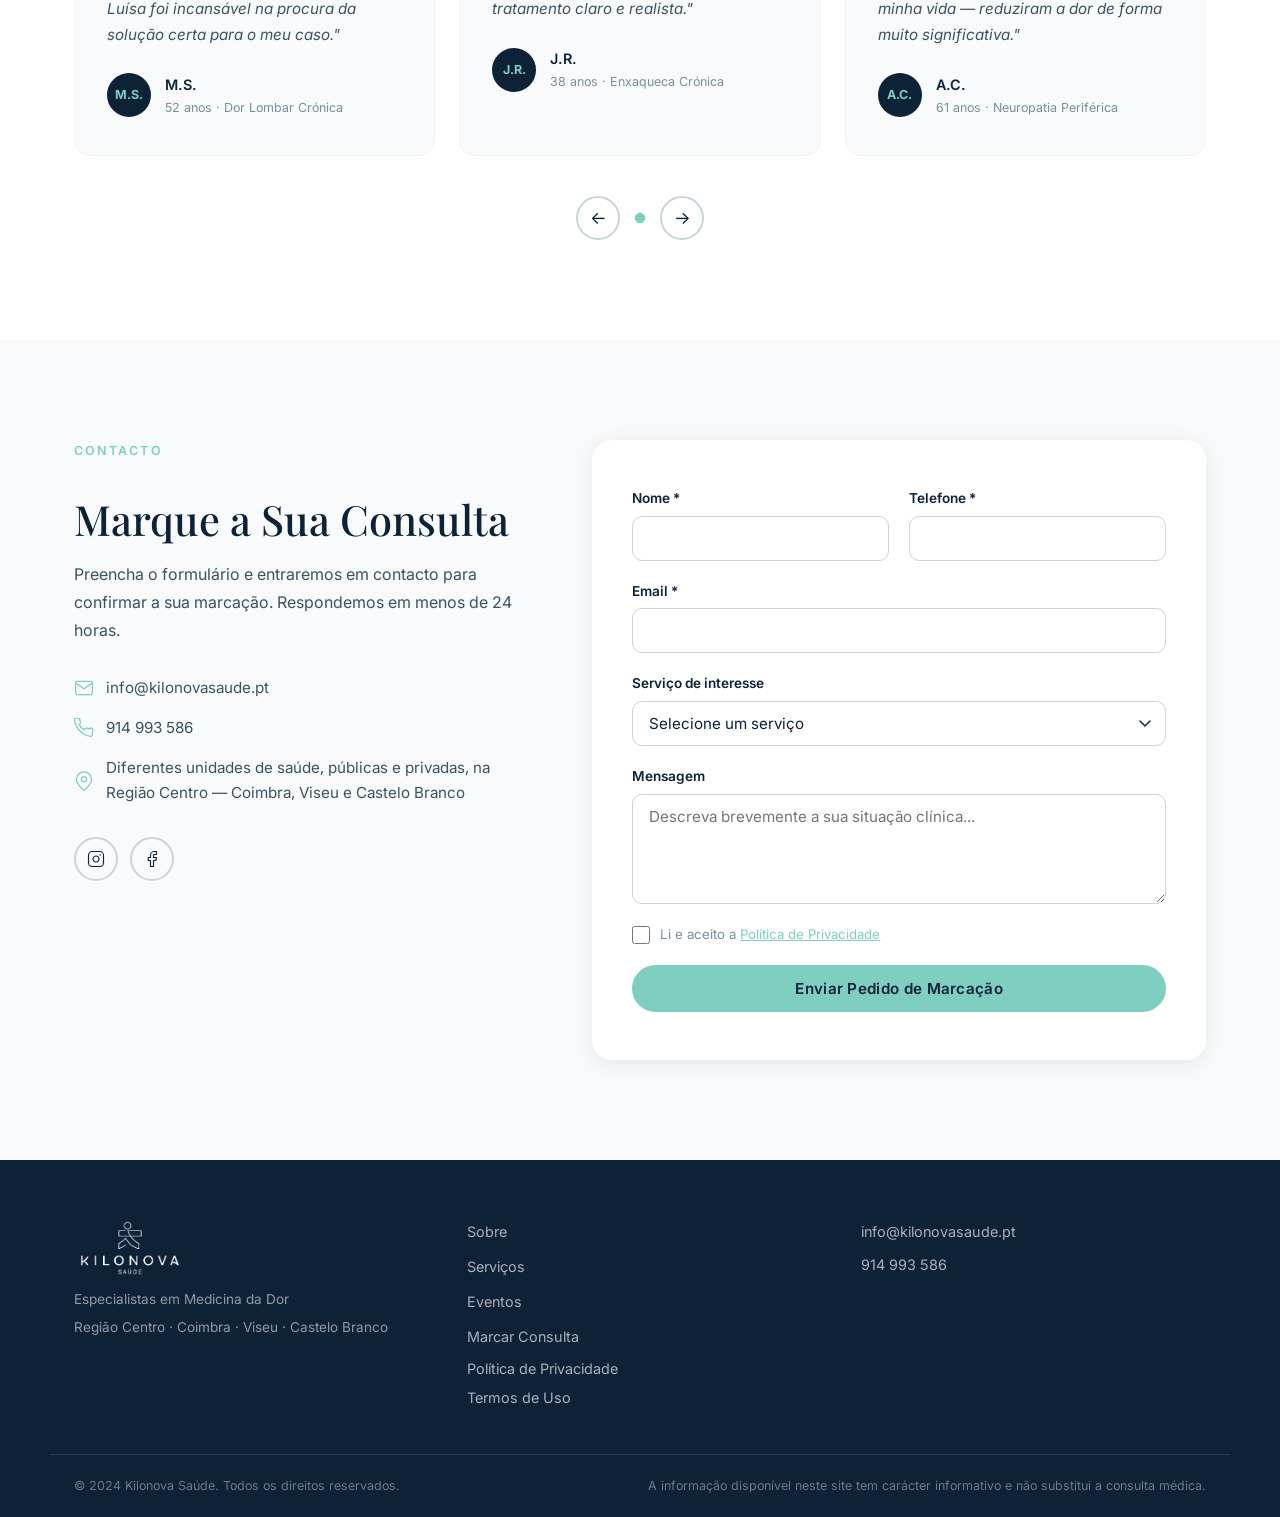
==== commit 2b383536: "Bigger logo, real events with links, remove experience stat, 4 health units" ====
--- a/index.html
+++ b/index.html
@@ -171,20 +171,15 @@
 
   <!-- STATS -->
   <section id="stats">
-    <div class="container stats-grid">
-      <div class="stat-item">
-        <div class="stat-number" data-target="15">0</div>
-        <div class="stat-plus">+</div>
-        <div class="stat-label" data-i18n="stat1_label">Anos de Experiência</div>
-      </div>
+    <div class="container stats-grid stats-grid-3">
       <div class="stat-item">
         <div class="stat-number" data-target="2000">0</div>
         <div class="stat-plus">+</div>
         <div class="stat-label" data-i18n="stat2_label">Doentes Tratados</div>
       </div>
       <div class="stat-item">
-        <div class="stat-number" data-target="8">0</div>
-        <div class="stat-plus">+</div>
+        <div class="stat-number" data-target="4">0</div>
+        <div class="stat-plus"></div>
         <div class="stat-label" data-i18n="stat3_label">Unidades de Saúde Parceiras</div>
       </div>
       <div class="stat-item">
@@ -315,76 +310,76 @@
 
         <article class="event-card">
           <div class="event-date-badge">
-            <span class="event-day">14</span>
-            <span class="event-month" data-i18n="event_month_jun">Jun</span>
+            <span class="event-day">09</span>
+            <span class="event-month">Mai</span>
           </div>
           <div class="event-info">
-            <span class="event-tag" data-i18n="event_tag_congress">Congresso</span>
-            <h3 data-i18n="ev1_title">Congresso de Medicina da Dor — Região Centro</h3>
-            <p data-i18n="ev1_desc">Encontro científico dedicado às mais recentes abordagens terapêuticas em dor crónica, com sessões sobre técnicas intervencionistas e medicina integrativa.</p>
+            <span class="event-tag tag-simposio">Internacional</span>
+            <h3>17th World Congress on Neuromodulation — INS 2026</h3>
+            <p>Congresso mundial dedicado à neuromodulação, incluindo tratamento da dor crónica, estimulação cerebral profunda, neuromodulação espinhal e inteligência artificial aplicada à medicina.</p>
             <div class="event-meta">
               <span class="event-location">
                 <svg viewBox="0 0 16 16" fill="none"><path d="M8 1.5A4.5 4.5 0 018 10.5C5.5 10.5 1.5 7 1.5 6a6.5 6.5 0 1113 0c0 1-4 4.5-6.5 4.5z" stroke="currentColor" stroke-width="1.2"/><circle cx="8" cy="5.5" r="1.5" stroke="currentColor" stroke-width="1.2"/></svg>
-                Coimbra
+                Lisboa
               </span>
-              <a href="#" class="event-link" data-i18n="event_more">Saber mais</a>
+              <a href="https://ins-congress.com/" class="event-link" target="_blank" rel="noopener noreferrer" data-i18n="event_more">Saber mais</a>
             </div>
           </div>
         </article>
 
         <article class="event-card">
           <div class="event-date-badge">
-            <span class="event-day">22</span>
-            <span class="event-month" data-i18n="event_month_sep">Set</span>
+            <span class="event-day">28</span>
+            <span class="event-month">Mai</span>
           </div>
           <div class="event-info">
-            <span class="event-tag tag-workshop" data-i18n="event_tag_workshop">Workshop</span>
-            <h3 data-i18n="ev2_title">Workshop: Intervenção Minimamente Invasiva na Dor Lombar</h3>
-            <p data-i18n="ev2_desc">Formação prática sobre técnicas de bloqueio nervoso e infiltrações ecoguiadas dirigida a médicos especialistas em anestesiologia, reumatologia e fisiatria.</p>
+            <span class="event-tag event-tag_congress">Congresso</span>
+            <h3>Congresso de Neurologia 2026 — SPN</h3>
+            <p>Congresso nacional da Sociedade Portuguesa de Neurologia, com programa científico abrangente sobre dor neuropática, esclerose múltipla, epilepsia e patologia cerebrovascular.</p>
             <div class="event-meta">
               <span class="event-location">
                 <svg viewBox="0 0 16 16" fill="none"><path d="M8 1.5A4.5 4.5 0 018 10.5C5.5 10.5 1.5 7 1.5 6a6.5 6.5 0 1113 0c0 1-4 4.5-6.5 4.5z" stroke="currentColor" stroke-width="1.2"/><circle cx="8" cy="5.5" r="1.5" stroke="currentColor" stroke-width="1.2"/></svg>
-                Viseu
+                Évora
               </span>
-              <a href="#" class="event-link" data-i18n="event_more">Saber mais</a>
+              <a href="http://www.spneurologia.com/evento/congresso-de-neurologia-2026/518" class="event-link" target="_blank" rel="noopener noreferrer" data-i18n="event_more">Saber mais</a>
             </div>
           </div>
         </article>
 
         <article class="event-card">
           <div class="event-date-badge">
-            <span class="event-day">08</span>
-            <span class="event-month" data-i18n="event_month_nov">Nov</span>
+            <span class="event-day">15</span>
+            <span class="event-month">Out</span>
           </div>
           <div class="event-info">
-            <span class="event-tag tag-jornadas" data-i18n="event_tag_jornadas">Jornadas</span>
-            <h3 data-i18n="ev3_title">Jornadas de Neurologia e Dor Crónica</h3>
-            <p data-i18n="ev3_desc">Programa multidisciplinar sobre dor neuropática, com comunicações científicas, casos clínicos e mesa redonda sobre neuromodulação e qualidade de vida do doente.</p>
+            <span class="event-tag tag-jornadas">Congresso APED</span>
+            <h3>IX Congresso APED — NeuroDor 360</h3>
+            <p>Congresso da Associação Portuguesa para o Estudo da Dor dedicado à dor neuropática, alinhado com o Ano Global da Dor Neuropática da IASP 2026. Abordagem multidisciplinar e integrativa.</p>
             <div class="event-meta">
               <span class="event-location">
                 <svg viewBox="0 0 16 16" fill="none"><path d="M8 1.5A4.5 4.5 0 018 10.5C5.5 10.5 1.5 7 1.5 6a6.5 6.5 0 1113 0c0 1-4 4.5-6.5 4.5z" stroke="currentColor" stroke-width="1.2"/><circle cx="8" cy="5.5" r="1.5" stroke="currentColor" stroke-width="1.2"/></svg>
-                Castelo Branco
+                Tomar
               </span>
-              <a href="#" class="event-link" data-i18n="event_more">Saber mais</a>
+              <a href="https://www.aped-dor.org" class="event-link" target="_blank" rel="noopener noreferrer" data-i18n="event_more">Saber mais</a>
             </div>
           </div>
         </article>
 
         <article class="event-card">
           <div class="event-date-badge">
-            <span class="event-day">03</span>
-            <span class="event-month" data-i18n="event_month_mar">Mar</span>
+            <span class="event-day">02</span>
+            <span class="event-month">Nov</span>
           </div>
           <div class="event-info">
-            <span class="event-tag tag-simposio" data-i18n="event_tag_simp">Simpósio</span>
-            <h3 data-i18n="ev4_title">Simpósio de Bem-Estar e Funcionalidade</h3>
-            <p data-i18n="ev4_desc">Evento aberto ao público dedicado à promoção da saúde, controlo da dor crónica e estratégias para uma vida funcional e ativa, com sessões de esclarecimento gratuitas.</p>
+            <span class="event-tag tag-simposio">Internacional</span>
+            <h3>12th World Congress on Low Back &amp; Pelvic Girdle Pain</h3>
+            <p>Congresso mundial interdisciplinar sobre dor lombar e pélvica crónica, reunindo especialistas em fisioterapia, medicina da dor, neurociências, cirurgia e investigação clínica.</p>
             <div class="event-meta">
               <span class="event-location">
                 <svg viewBox="0 0 16 16" fill="none"><path d="M8 1.5A4.5 4.5 0 018 10.5C5.5 10.5 1.5 7 1.5 6a6.5 6.5 0 1113 0c0 1-4 4.5-6.5 4.5z" stroke="currentColor" stroke-width="1.2"/><circle cx="8" cy="5.5" r="1.5" stroke="currentColor" stroke-width="1.2"/></svg>
-                Coimbra
+                Porto
               </span>
-              <a href="#" class="event-link" data-i18n="event_more">Saber mais</a>
+              <a href="https://www.worldcongresslbp.com/" class="event-link" target="_blank" rel="noopener noreferrer" data-i18n="event_more">Saber mais</a>
             </div>
           </div>
         </article>
--- a/css/style.css
+++ b/css/style.css
@@ -158,7 +158,7 @@
   gap: 24px;
 }
 .logo-link { flex-shrink: 0; }
-.logo { height: 64px; width: auto; }
+.logo { height: 80px; width: auto; }
 
 #main-nav ul {
   display: flex;
@@ -742,6 +742,11 @@
   padding: 60px 0;
   border-bottom: 1px solid rgba(126,207,192,0.3);
 }
+.stats-grid-3 {
+  grid-template-columns: repeat(3, 1fr) !important;
+  max-width: 780px;
+  margin: 0 auto;
+}
 .stats-grid {
   display: grid;
   grid-template-columns: repeat(4, 1fr);
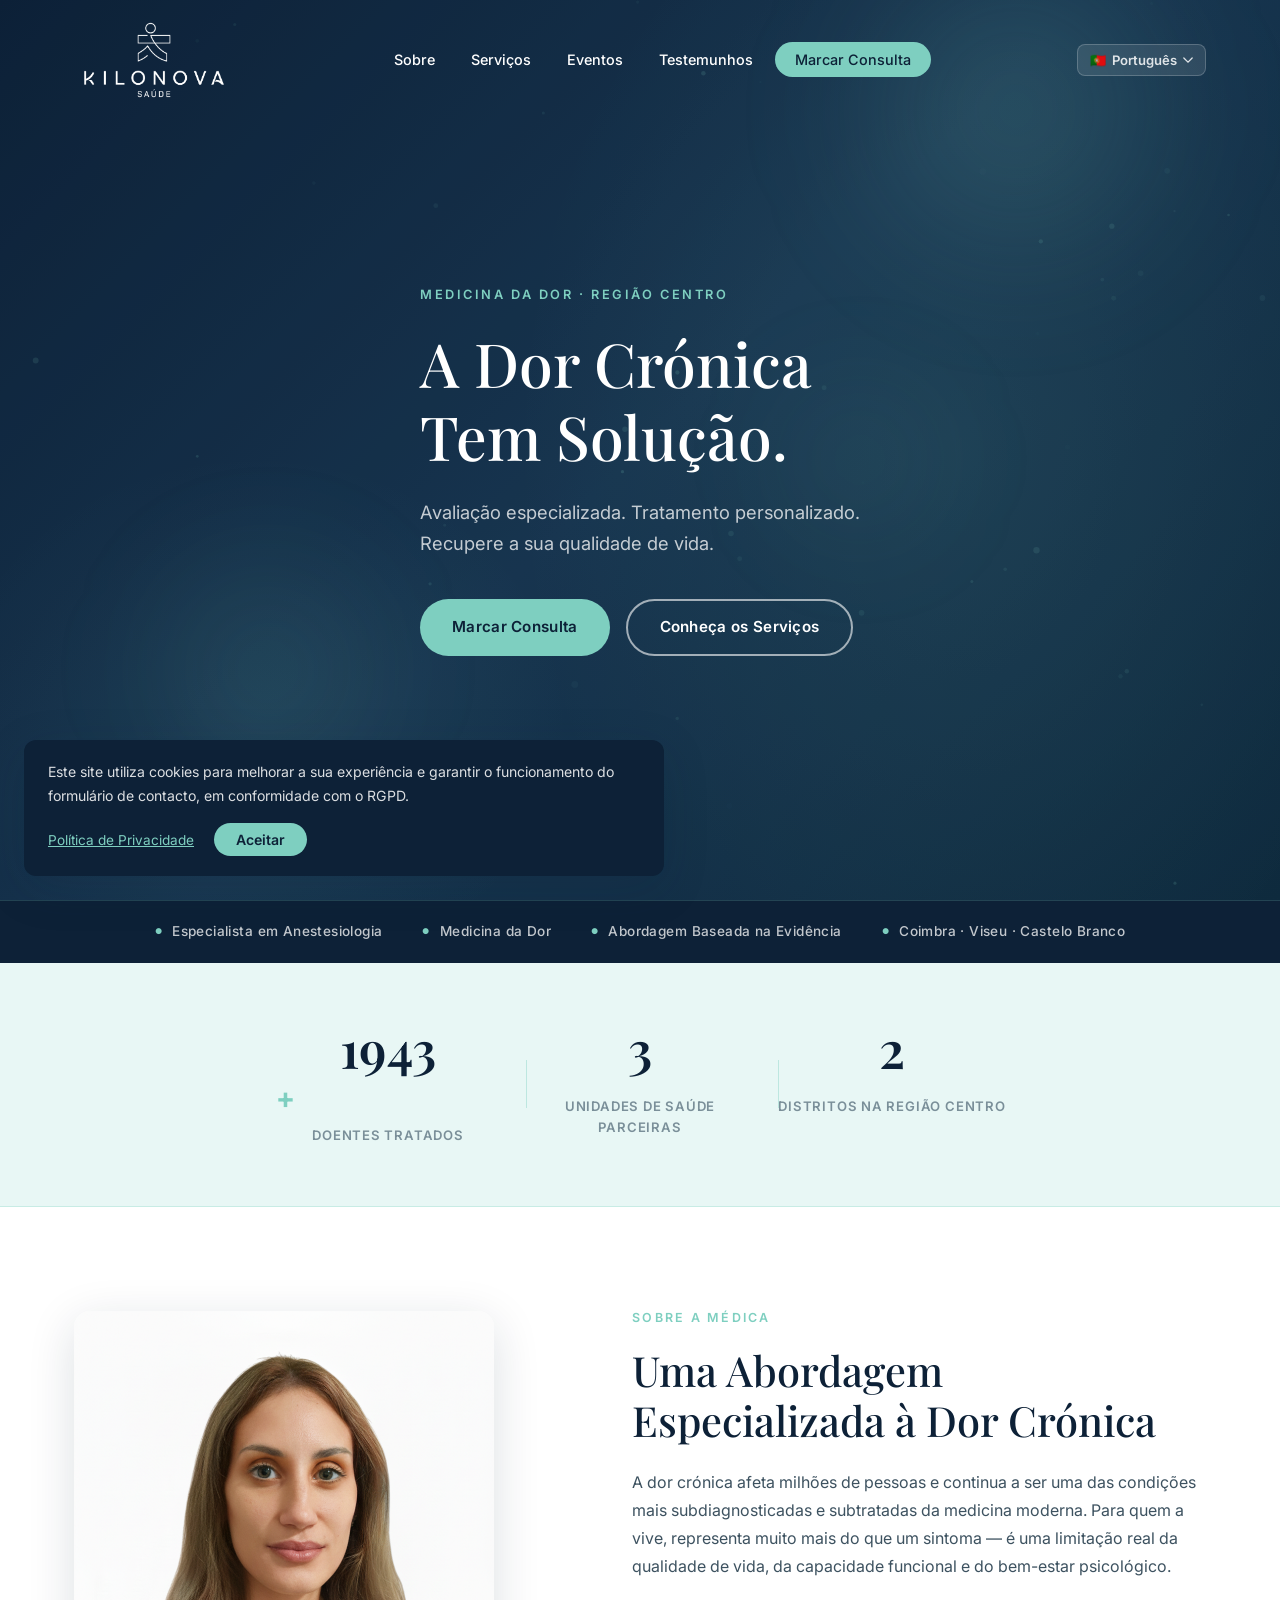
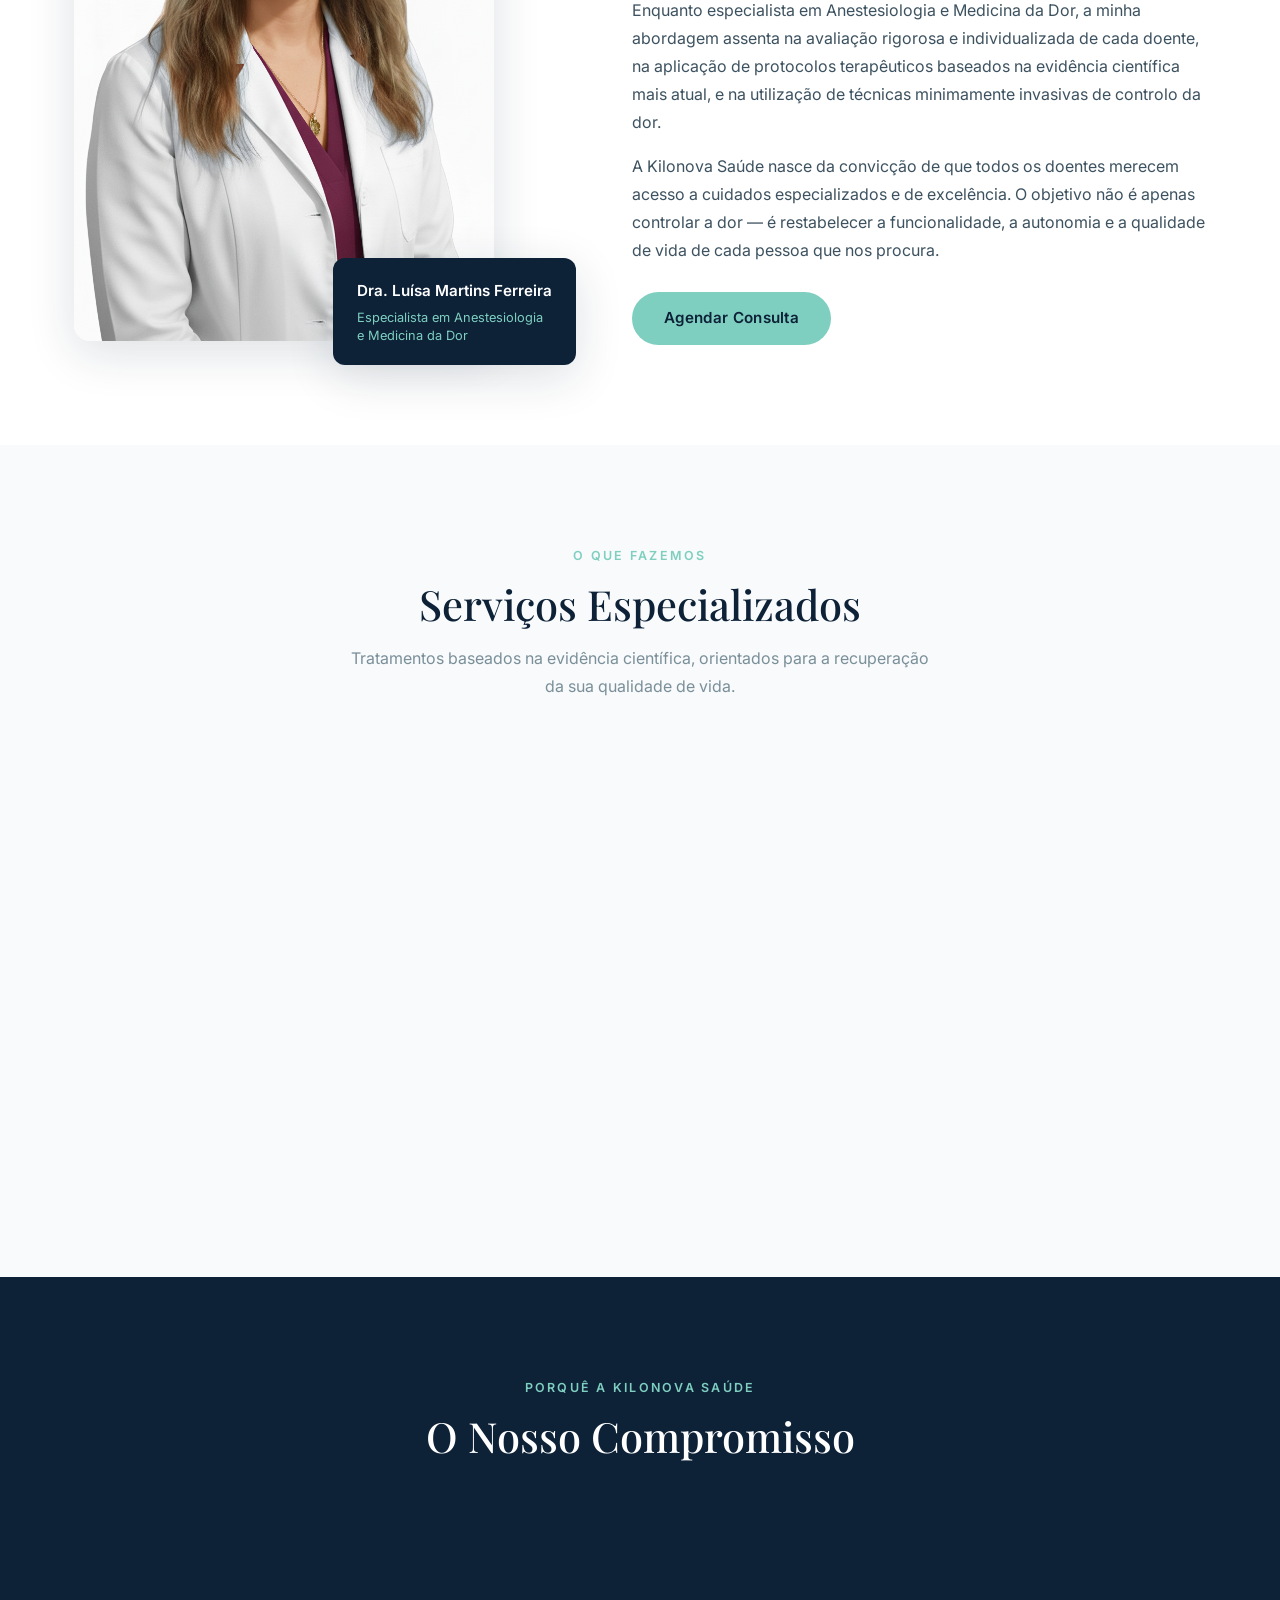
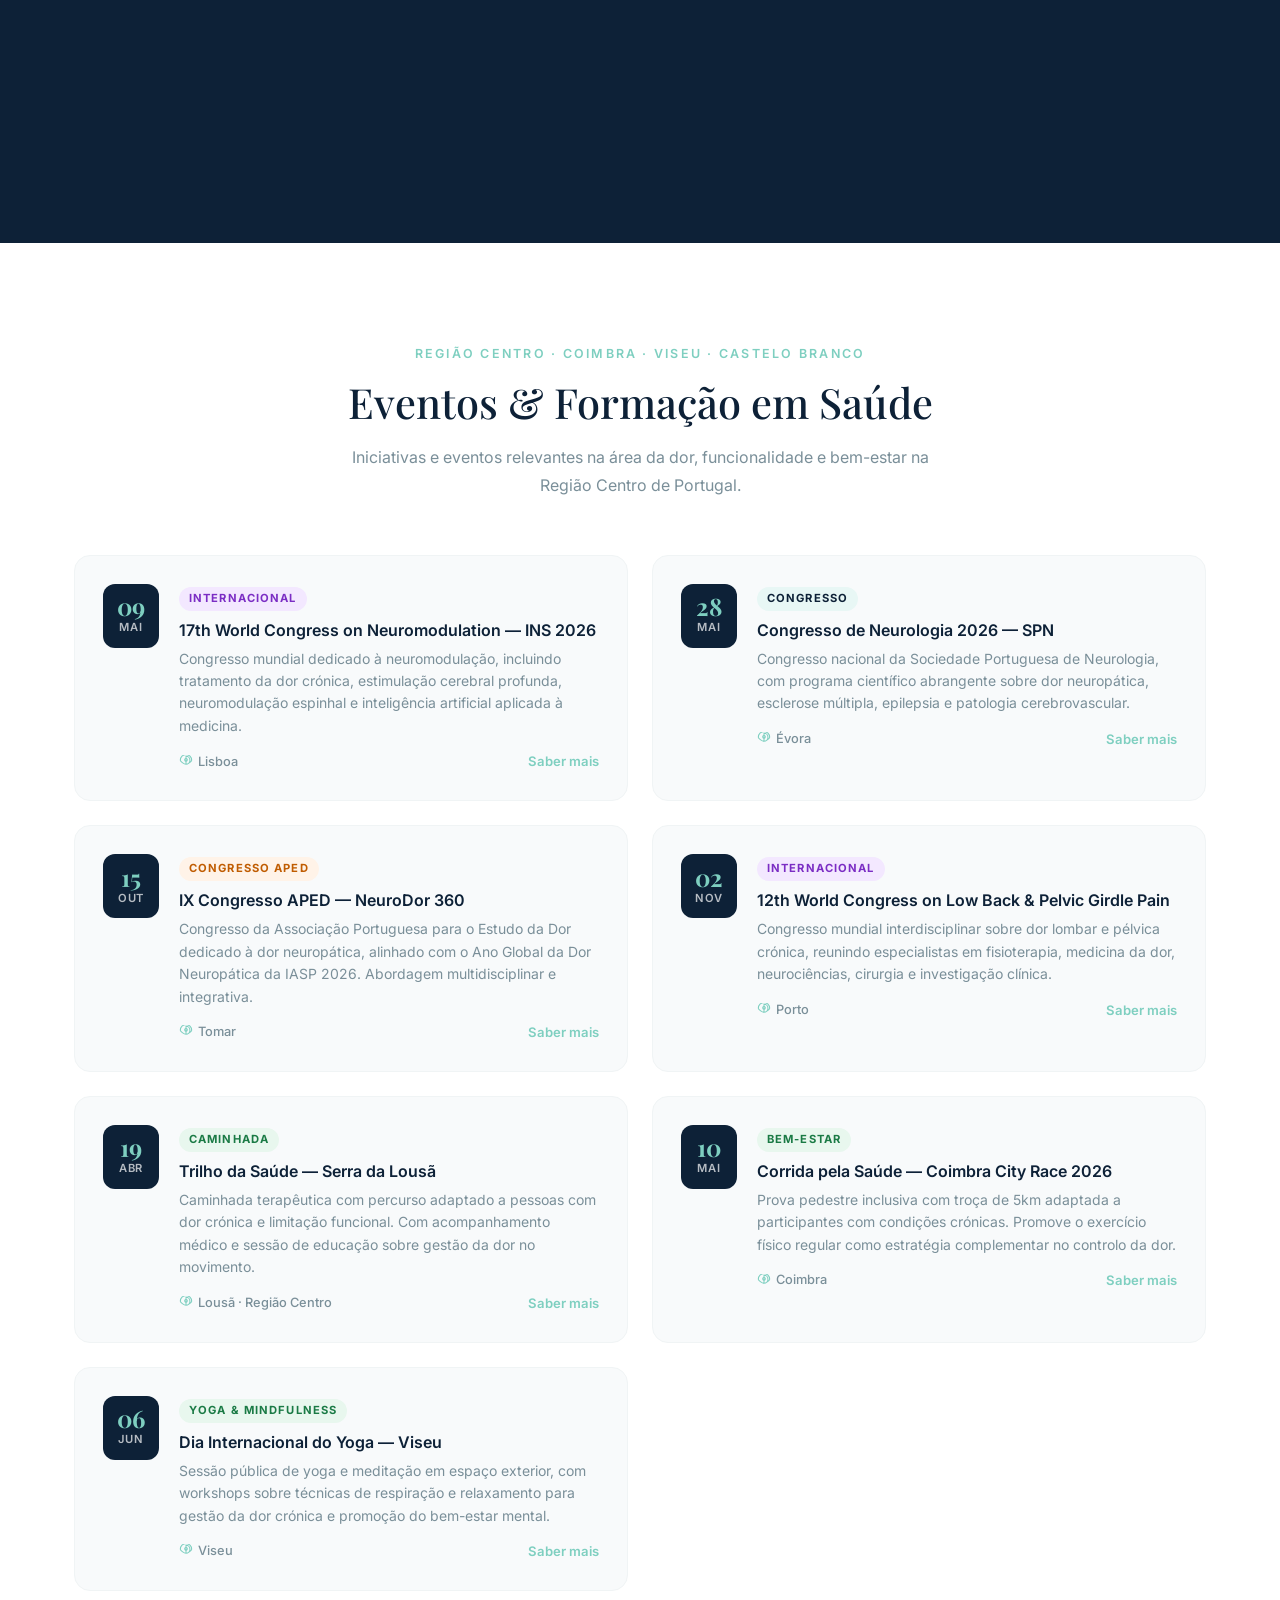
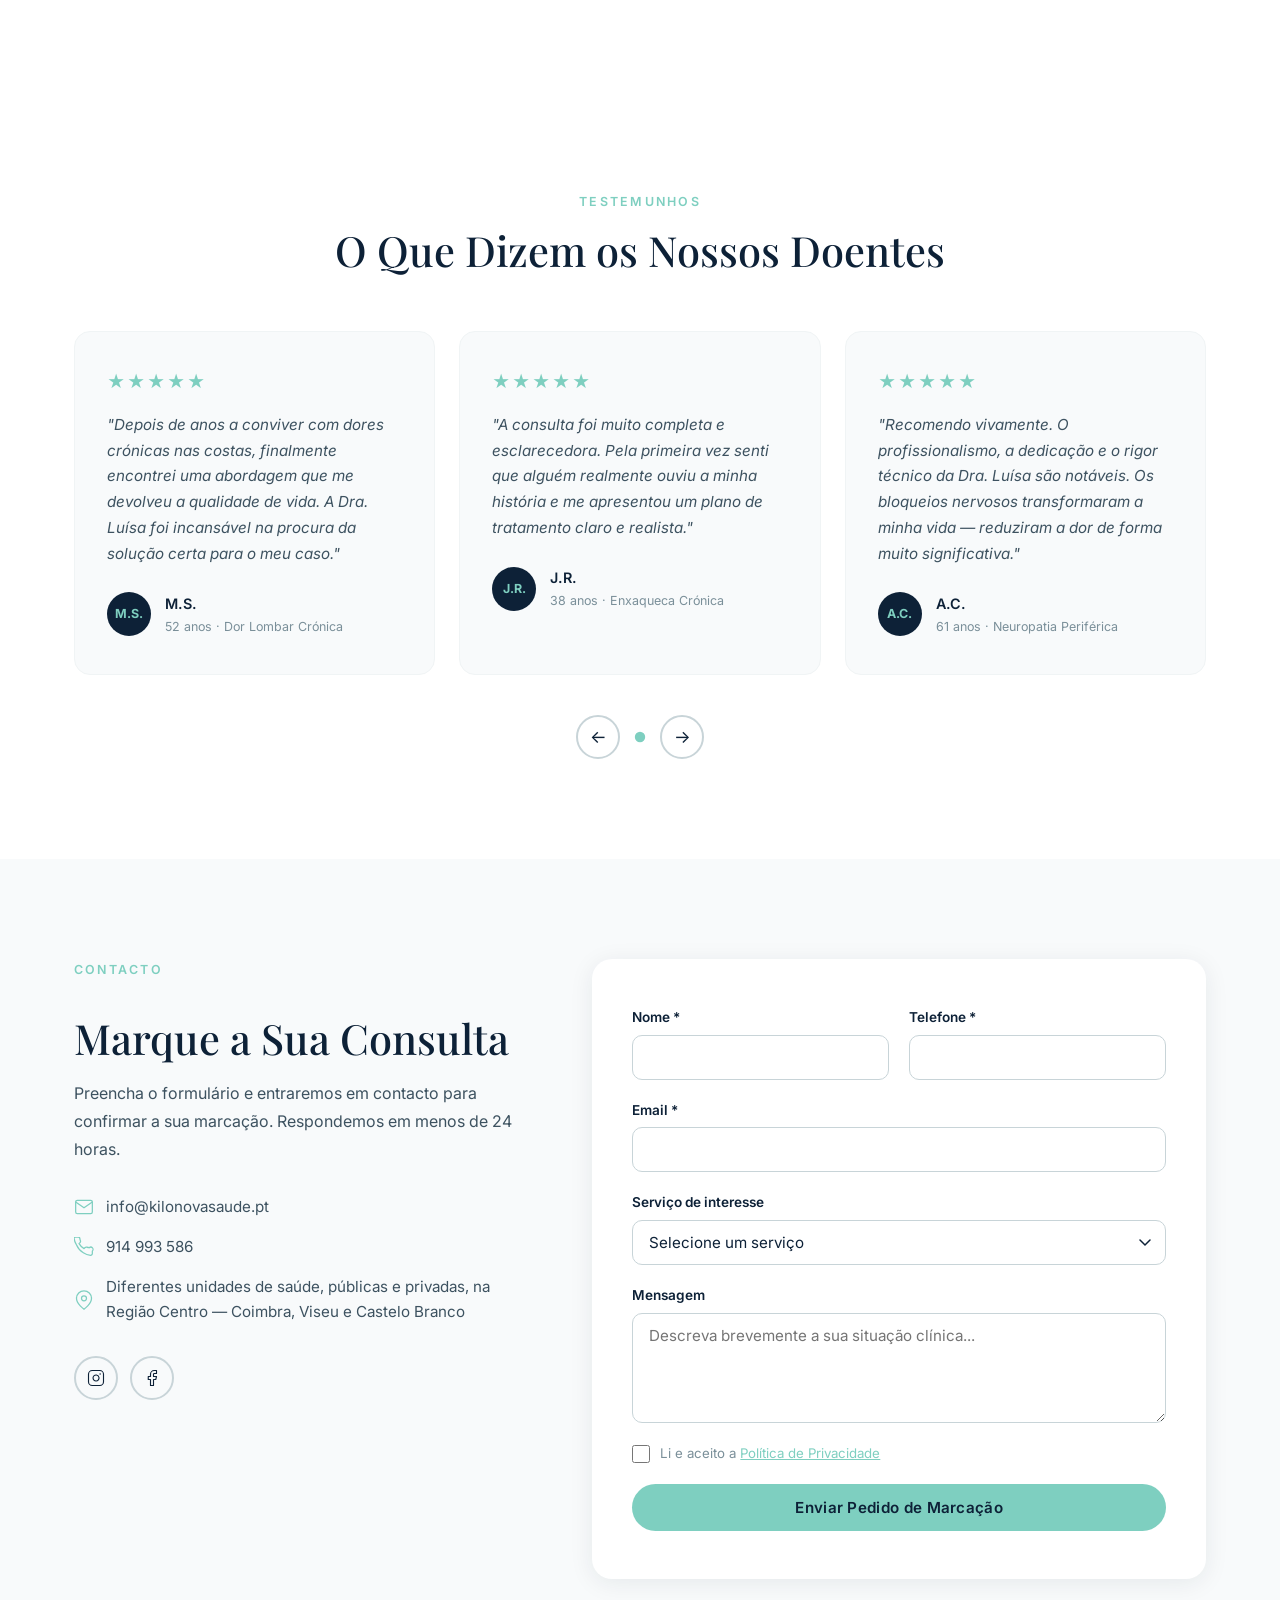
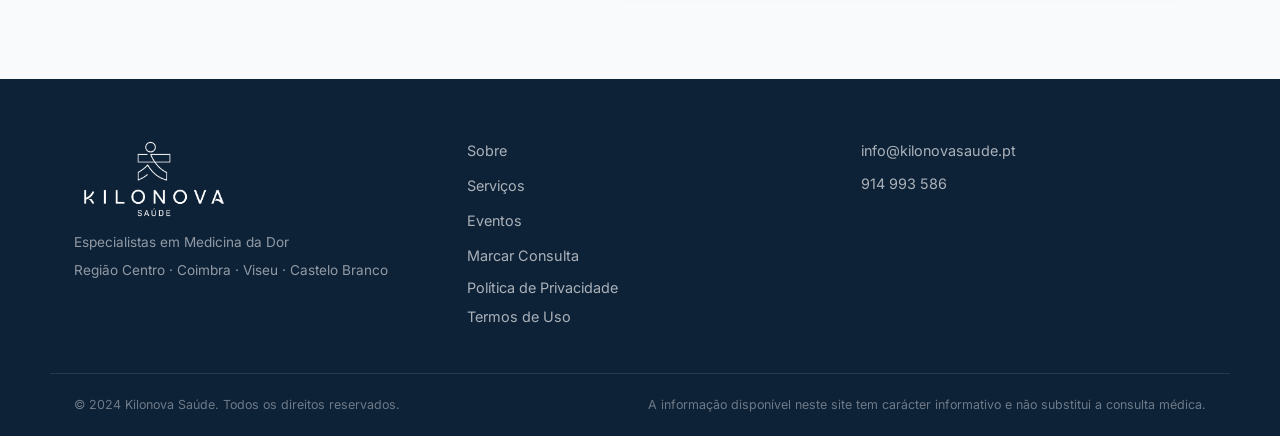
==== commit d9908d57: "Bigger footer logo, add wellness events (hiking, yoga, running)" ====
--- a/index.html
+++ b/index.html
@@ -384,6 +384,63 @@
           </div>
         </article>
 
+        <article class="event-card">
+          <div class="event-date-badge">
+            <span class="event-day">19</span>
+            <span class="event-month">Abr</span>
+          </div>
+          <div class="event-info">
+            <span class="event-tag tag-wellness">Caminhada</span>
+            <h3>Trilho da Saúde — Serra da Lousã</h3>
+            <p>Caminhada terapêutica com percurso adaptado a pessoas com dor crónica e limitação funcional. Com acompanhamento médico e sessão de educação sobre gestão da dor no movimento.</p>
+            <div class="event-meta">
+              <span class="event-location">
+                <svg viewBox="0 0 16 16" fill="none"><path d="M8 1.5A4.5 4.5 0 018 10.5C5.5 10.5 1.5 7 1.5 6a6.5 6.5 0 1113 0c0 1-4 4.5-6.5 4.5z" stroke="currentColor" stroke-width="1.2"/><circle cx="8" cy="5.5" r="1.5" stroke="currentColor" stroke-width="1.2"/></svg>
+                Lousã · Região Centro
+              </span>
+              <a href="https://www.cm-lousa.pt/turismo/percursos-pedestres" class="event-link" target="_blank" rel="noopener noreferrer" data-i18n="event_more">Saber mais</a>
+            </div>
+          </div>
+        </article>
+
+        <article class="event-card">
+          <div class="event-date-badge">
+            <span class="event-day">10</span>
+            <span class="event-month">Mai</span>
+          </div>
+          <div class="event-info">
+            <span class="event-tag tag-wellness">Bem-estar</span>
+            <h3>Corrida pela Saúde — Coimbra City Race 2026</h3>
+            <p>Prova pedestre inclusiva com troça de 5km adaptada a participantes com condições crónicas. Promove o exercício físico regular como estratégia complementar no controlo da dor.</p>
+            <div class="event-meta">
+              <span class="event-location">
+                <svg viewBox="0 0 16 16" fill="none"><path d="M8 1.5A4.5 4.5 0 018 10.5C5.5 10.5 1.5 7 1.5 6a6.5 6.5 0 1113 0c0 1-4 4.5-6.5 4.5z" stroke="currentColor" stroke-width="1.2"/><circle cx="8" cy="5.5" r="1.5" stroke="currentColor" stroke-width="1.2"/></svg>
+                Coimbra
+              </span>
+              <a href="https://www.cm-coimbra.pt/areas/desporto" class="event-link" target="_blank" rel="noopener noreferrer" data-i18n="event_more">Saber mais</a>
+            </div>
+          </div>
+        </article>
+
+        <article class="event-card">
+          <div class="event-date-badge">
+            <span class="event-day">06</span>
+            <span class="event-month">Jun</span>
+          </div>
+          <div class="event-info">
+            <span class="event-tag tag-wellness">Yoga & Mindfulness</span>
+            <h3>Dia Internacional do Yoga — Viseu</h3>
+            <p>Sessão pública de yoga e meditação em espaço exterior, com workshops sobre técnicas de respiração e relaxamento para gestão da dor crónica e promoção do bem-estar mental.</p>
+            <div class="event-meta">
+              <span class="event-location">
+                <svg viewBox="0 0 16 16" fill="none"><path d="M8 1.5A4.5 4.5 0 018 10.5C5.5 10.5 1.5 7 1.5 6a6.5 6.5 0 1113 0c0 1-4 4.5-6.5 4.5z" stroke="currentColor" stroke-width="1.2"/><circle cx="8" cy="5.5" r="1.5" stroke="currentColor" stroke-width="1.2"/></svg>
+                Viseu
+              </span>
+              <a href="https://www.cm-viseu.pt/desporto-e-bem-estar" class="event-link" target="_blank" rel="noopener noreferrer" data-i18n="event_more">Saber mais</a>
+            </div>
+          </div>
+        </article>
+
       </div>
     </div>
   </section>
--- a/css/style.css
+++ b/css/style.css
@@ -629,7 +629,7 @@
   border-bottom: 1px solid rgba(255,255,255,0.1);
   align-items: start;
 }
-.footer-logo { height: 56px; width: auto; margin-bottom: 12px; }
+.footer-logo { height: 80px; width: auto; margin-bottom: 12px; }
 .footer-brand p { color: rgba(255,255,255,0.55); font-size: 0.85rem; }
 .footer-links { display: flex; flex-direction: column; gap: 12px; }
 .footer-links a { color: rgba(255,255,255,0.65); font-size: 0.9rem; transition: color var(--transition); }
@@ -861,6 +861,7 @@
 .tag-workshop { background: #e8f0ff; color: #2d5be3; }
 .tag-jornadas { background: #fff3e8; color: #c05c00; }
 .tag-simposio { background: #f3e8ff; color: #7b2dc4; }
+.tag-wellness { background: #e8f7ee; color: #1a7a45; }
 .event-info h3 { font-size: 1rem; color: var(--navy); margin-bottom: 8px; font-family: var(--font-sans); font-weight: 600; }
 .event-info p { font-size: 0.875rem; color: var(--gray-500); line-height: 1.6; margin-bottom: 14px; }
 .event-meta { display: flex; align-items: center; justify-content: space-between; gap: 12px; }
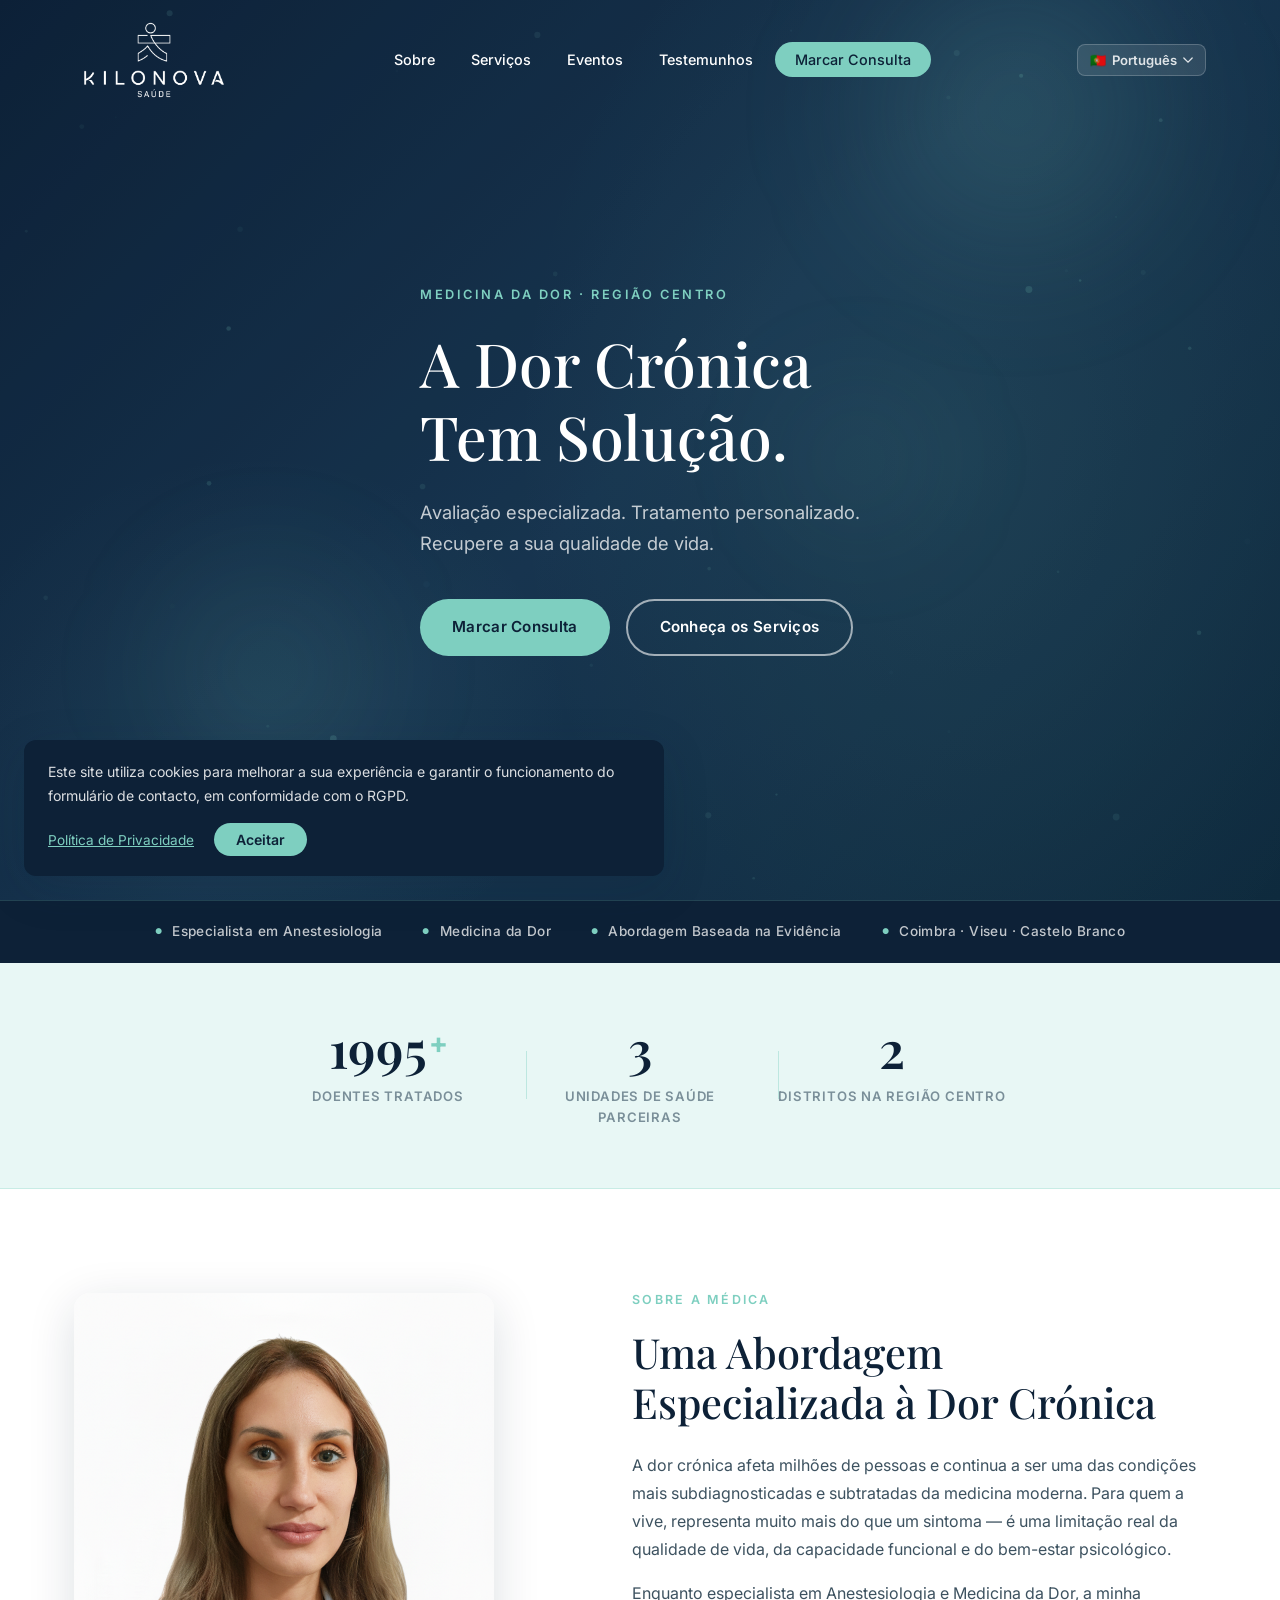
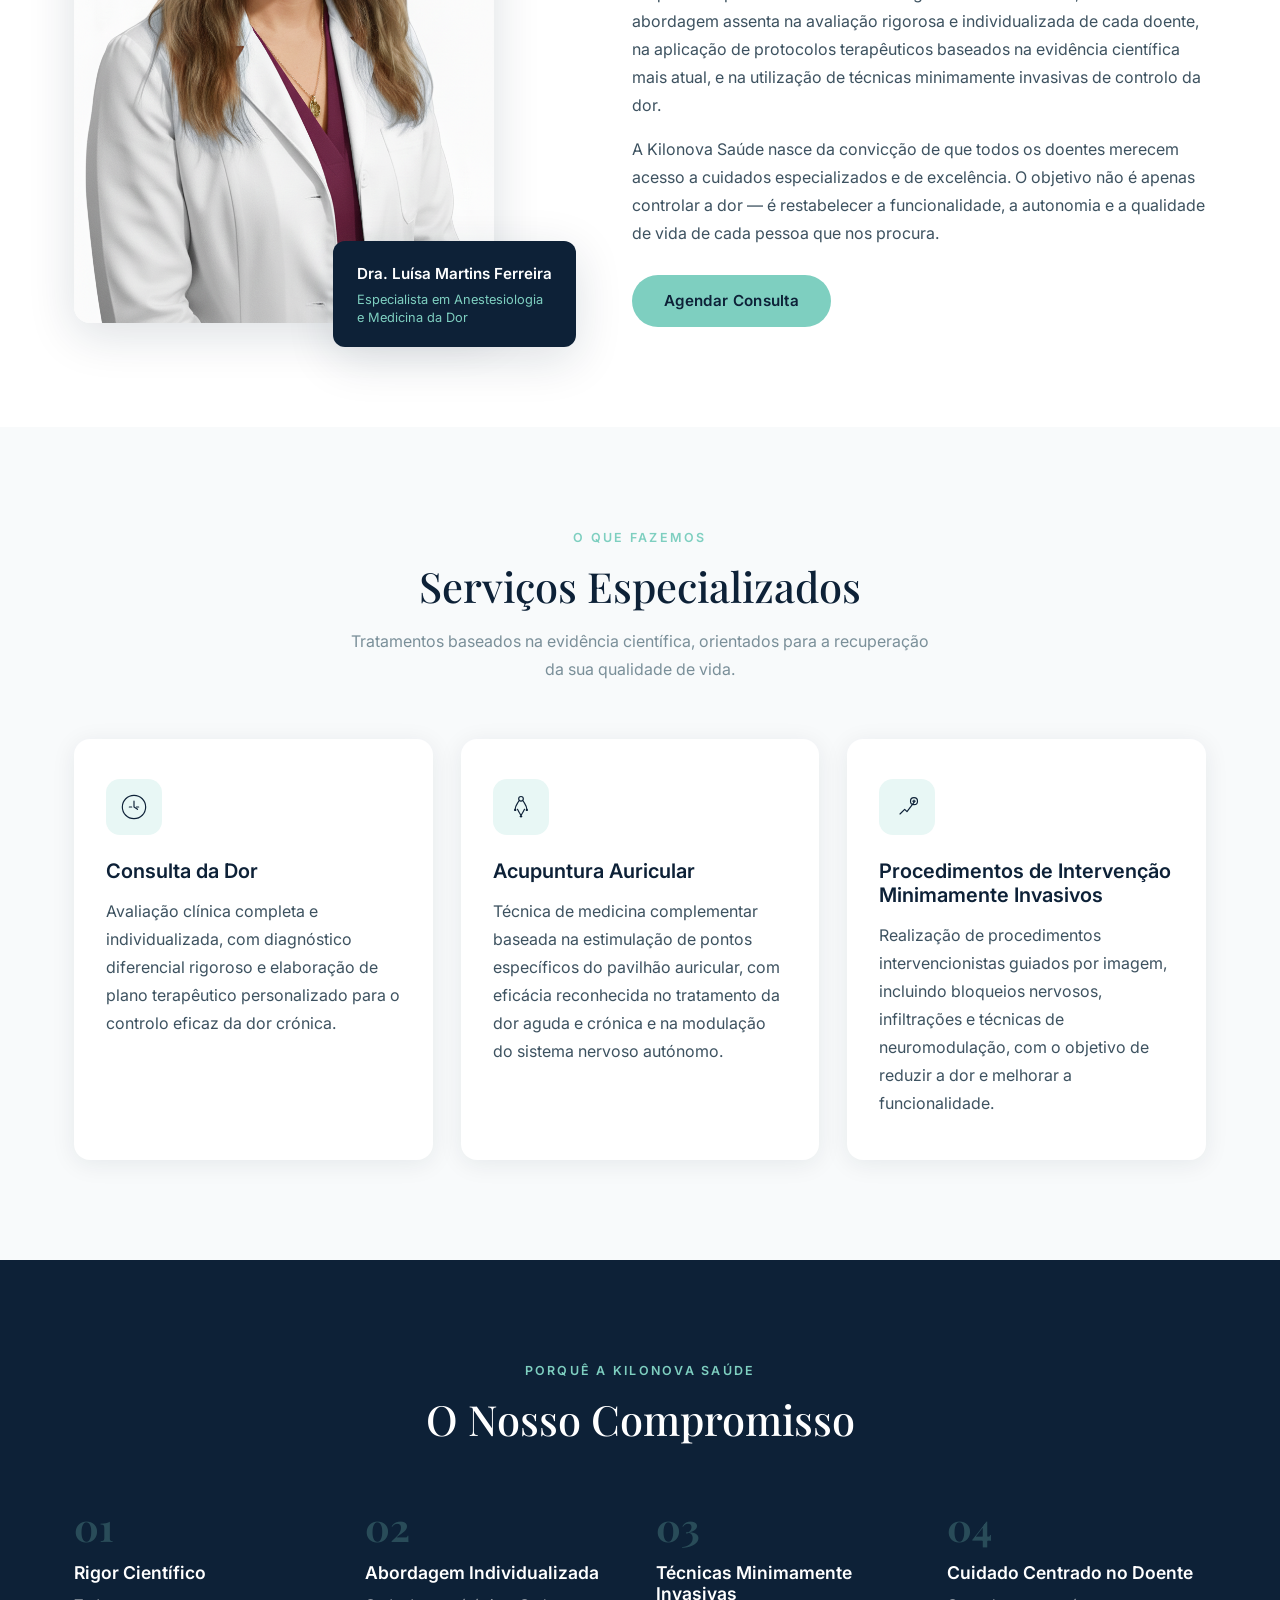
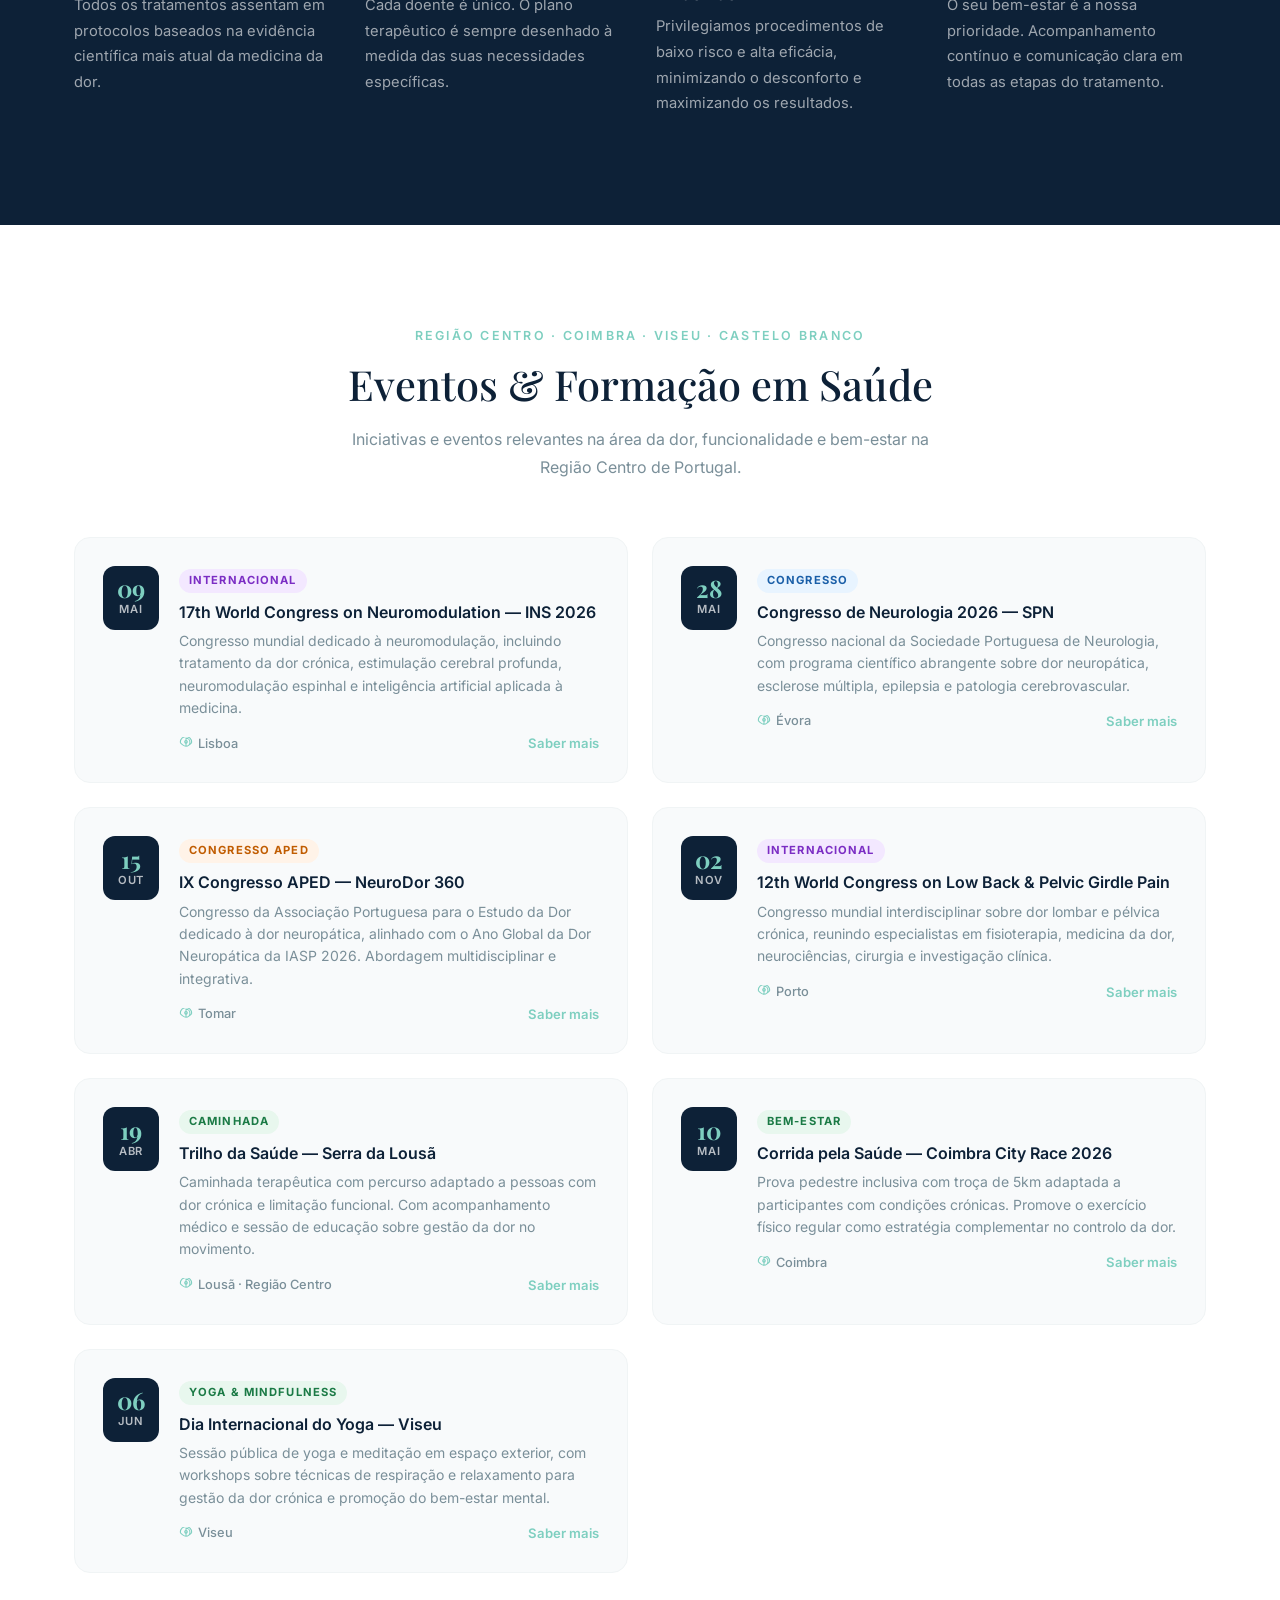
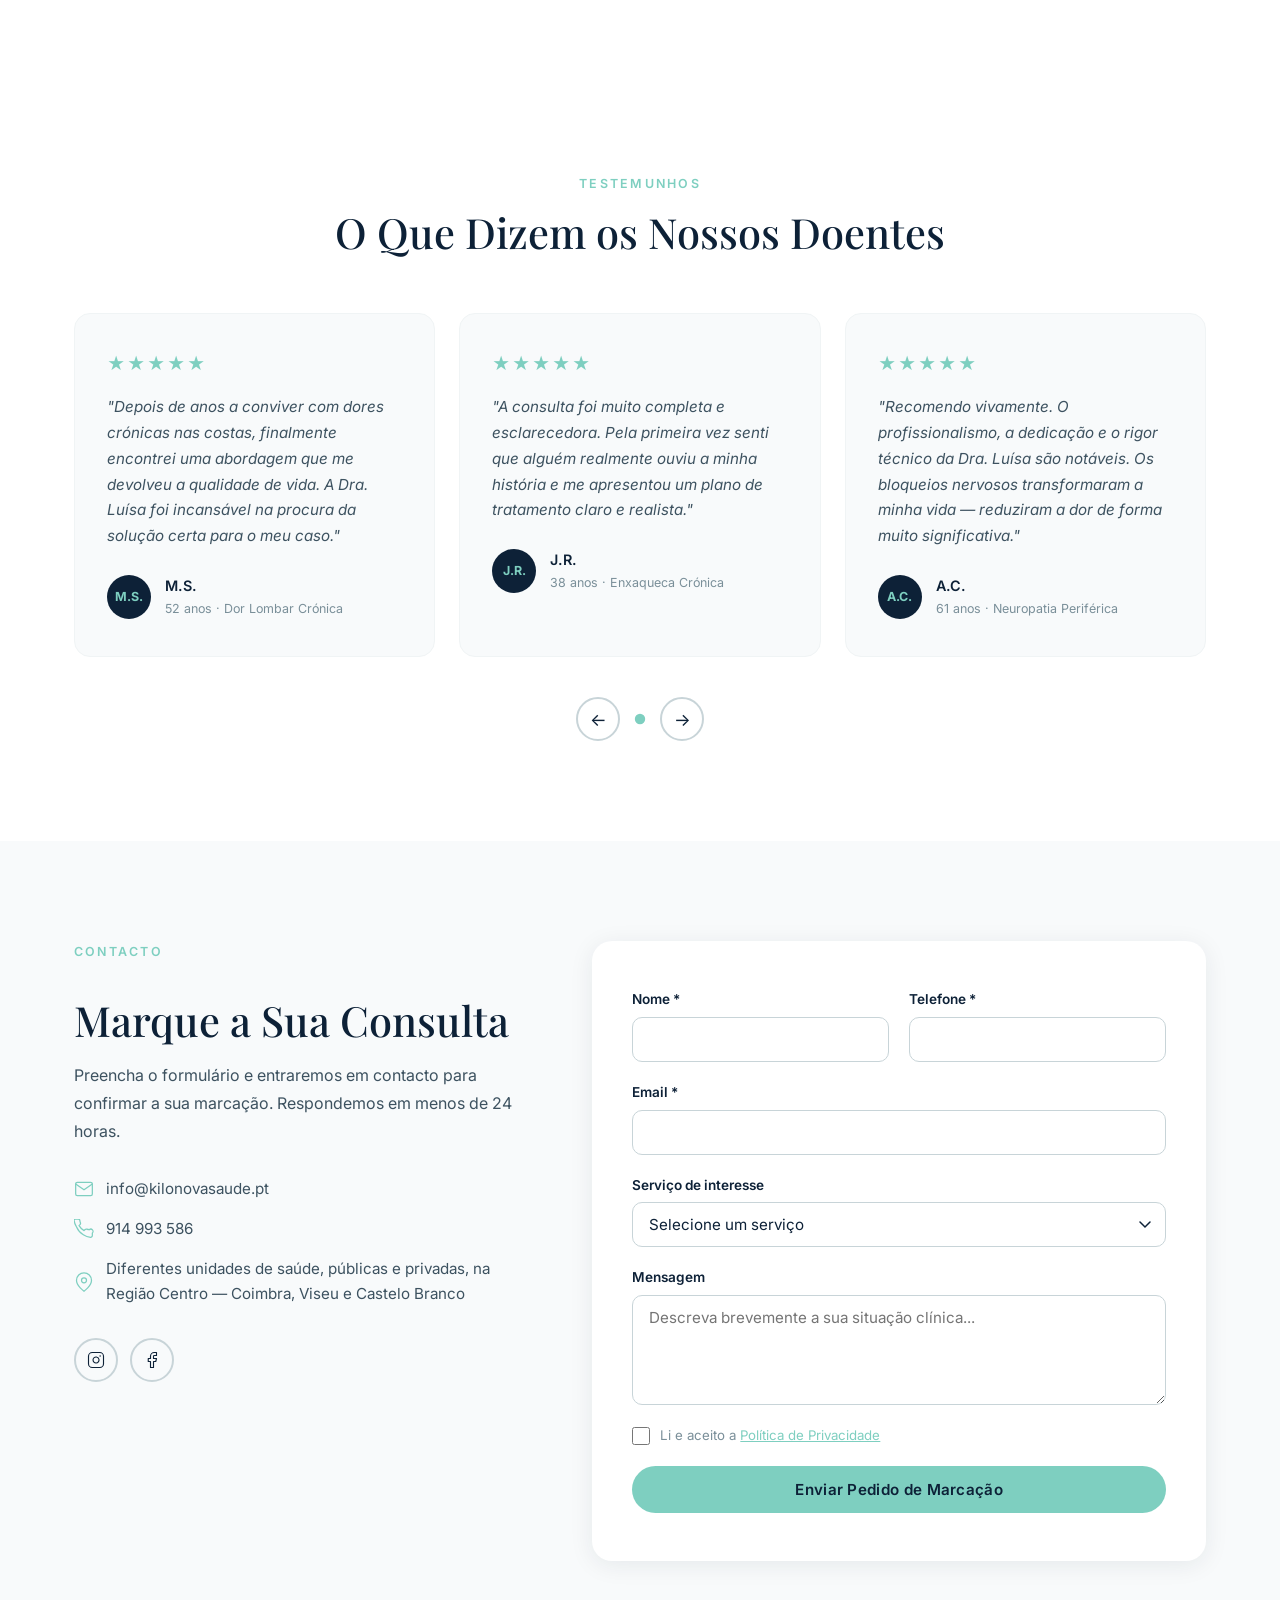
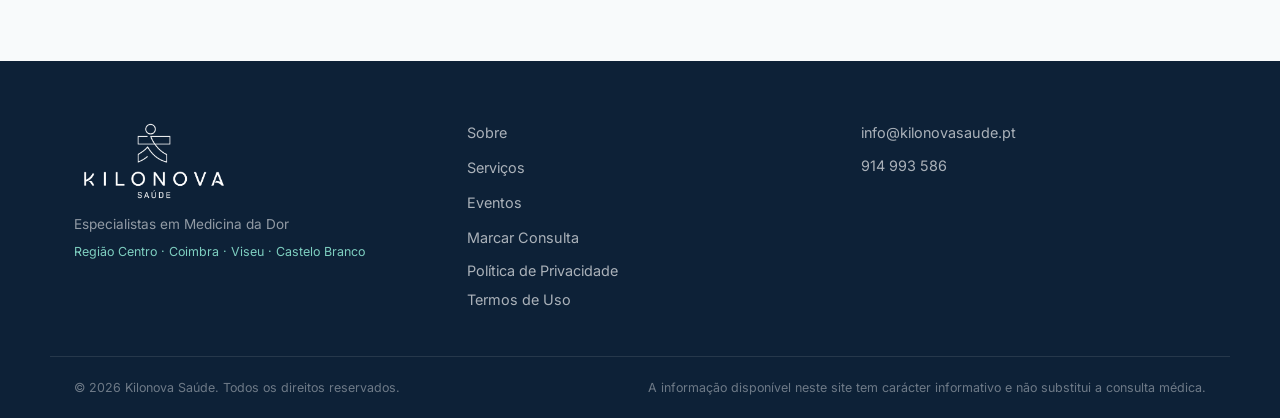
==== commit 69149350: "Fix CSS class bug, update copyright year and improve stats layout - Fix event tag class name (event-" ====
--- a/index.html
+++ b/index.html
@@ -173,18 +173,22 @@
   <section id="stats">
     <div class="container stats-grid stats-grid-3">
       <div class="stat-item">
-        <div class="stat-number" data-target="2000">0</div>
-        <div class="stat-plus">+</div>
+        <div class="stat-number-wrap">
+          <div class="stat-number" data-target="2000">0</div>
+          <div class="stat-plus">+</div>
+        </div>
         <div class="stat-label" data-i18n="stat2_label">Doentes Tratados</div>
       </div>
       <div class="stat-item">
-        <div class="stat-number" data-target="4">0</div>
-        <div class="stat-plus"></div>
+        <div class="stat-number-wrap">
+          <div class="stat-number" data-target="4">0</div>
+        </div>
         <div class="stat-label" data-i18n="stat3_label">Unidades de Saúde Parceiras</div>
       </div>
       <div class="stat-item">
-        <div class="stat-number" data-target="3">0</div>
-        <div class="stat-plus"></div>
+        <div class="stat-number-wrap">
+          <div class="stat-number" data-target="3">0</div>
+        </div>
         <div class="stat-label" data-i18n="stat4_label">Distritos na Região Centro</div>
       </div>
     </div>
@@ -333,7 +337,7 @@
             <span class="event-month">Mai</span>
           </div>
           <div class="event-info">
-            <span class="event-tag event-tag_congress">Congresso</span>
+            <span class="event-tag tag-congress">Congresso</span>
             <h3>Congresso de Neurologia 2026 — SPN</h3>
             <p>Congresso nacional da Sociedade Portuguesa de Neurologia, com programa científico abrangente sobre dor neuropática, esclerose múltipla, epilepsia e patologia cerebrovascular.</p>
             <div class="event-meta">
@@ -597,7 +601,7 @@
     </div>
     <div class="footer-bottom">
       <div class="container">
-        <p data-i18n="footer_copy">&copy; 2025 Kilonova Saúde. Todos os direitos reservados.</p>
+        <p data-i18n="footer_copy">&copy; 2026 Kilonova Saúde. Todos os direitos reservados.</p>
         <p data-i18n="footer_disclaimer">A informação disponível neste site tem carácter informativo e não substitui a consulta médica.</p>
       </div>
     </div>
--- a/css/style.css
+++ b/css/style.css
@@ -631,6 +631,7 @@
 }
 .footer-logo { height: 80px; width: auto; margin-bottom: 12px; }
 .footer-brand p { color: rgba(255,255,255,0.55); font-size: 0.85rem; }
+.footer-region { color: var(--mint) !important; font-size: 0.78rem !important; margin-top: 4px; }
 .footer-links { display: flex; flex-direction: column; gap: 12px; }
 .footer-links a { color: rgba(255,255,255,0.65); font-size: 0.9rem; transition: color var(--transition); }
 .footer-links a:hover { color: var(--mint); }
@@ -862,6 +863,7 @@
 .tag-jornadas { background: #fff3e8; color: #c05c00; }
 .tag-simposio { background: #f3e8ff; color: #7b2dc4; }
 .tag-wellness { background: #e8f7ee; color: #1a7a45; }
+.tag-congress { background: #e8f4ff; color: #1a5fa8; }
 .event-info h3 { font-size: 1rem; color: var(--navy); margin-bottom: 8px; font-family: var(--font-sans); font-weight: 600; }
 .event-info p { font-size: 0.875rem; color: var(--gray-500); line-height: 1.6; margin-bottom: 14px; }
 .event-meta { display: flex; align-items: center; justify-content: space-between; gap: 12px; }
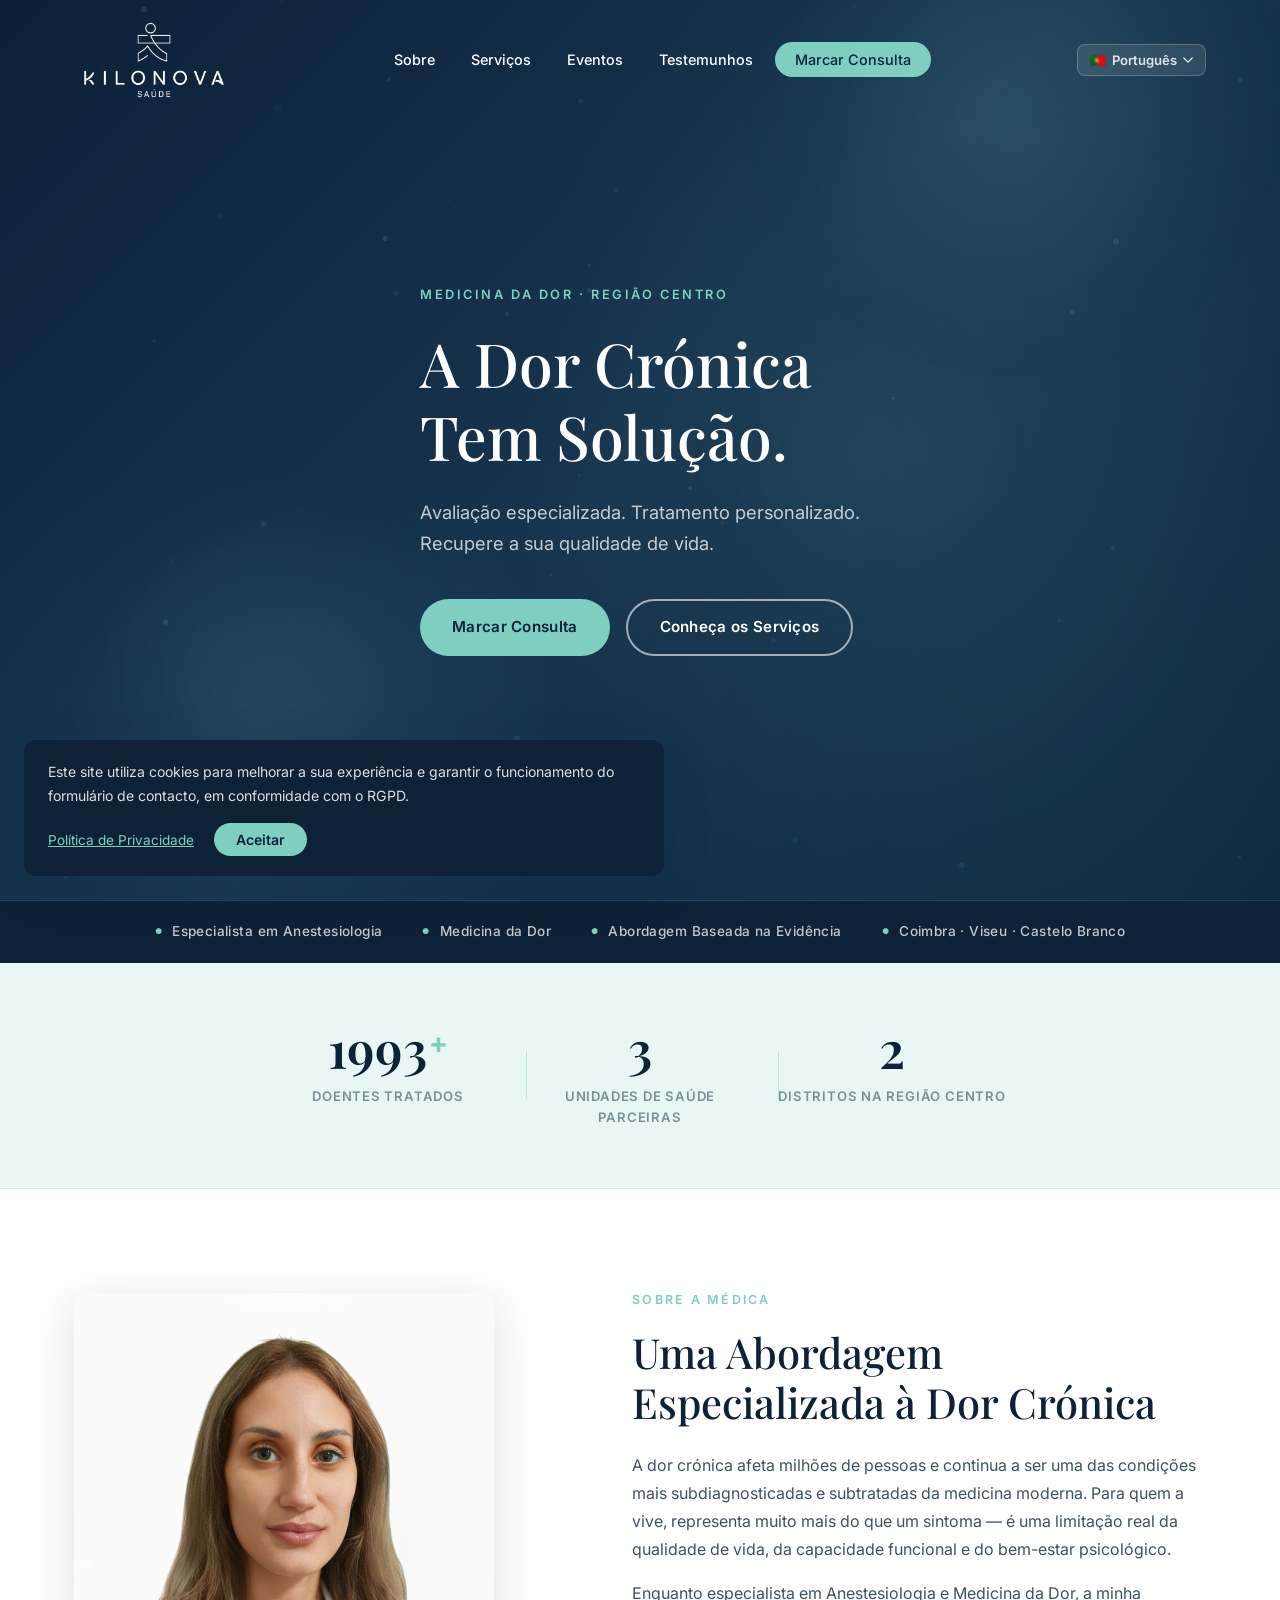
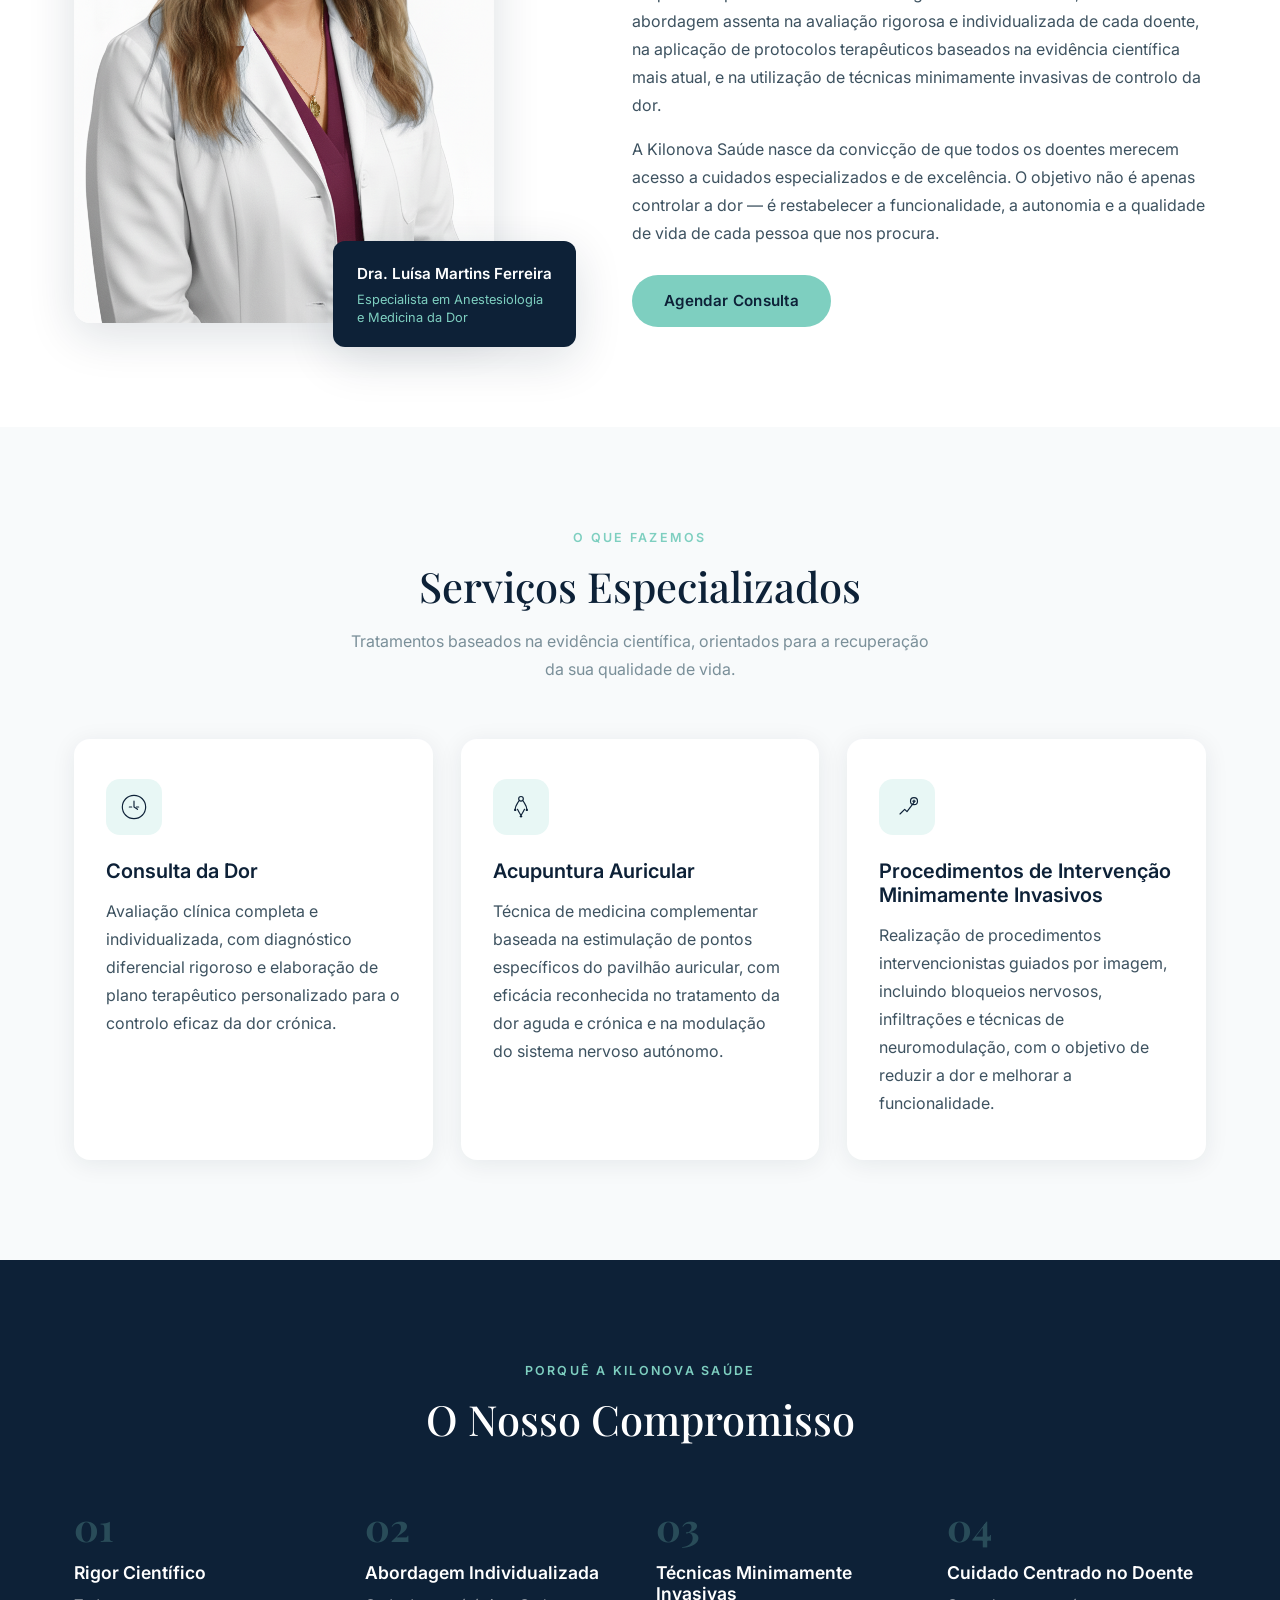
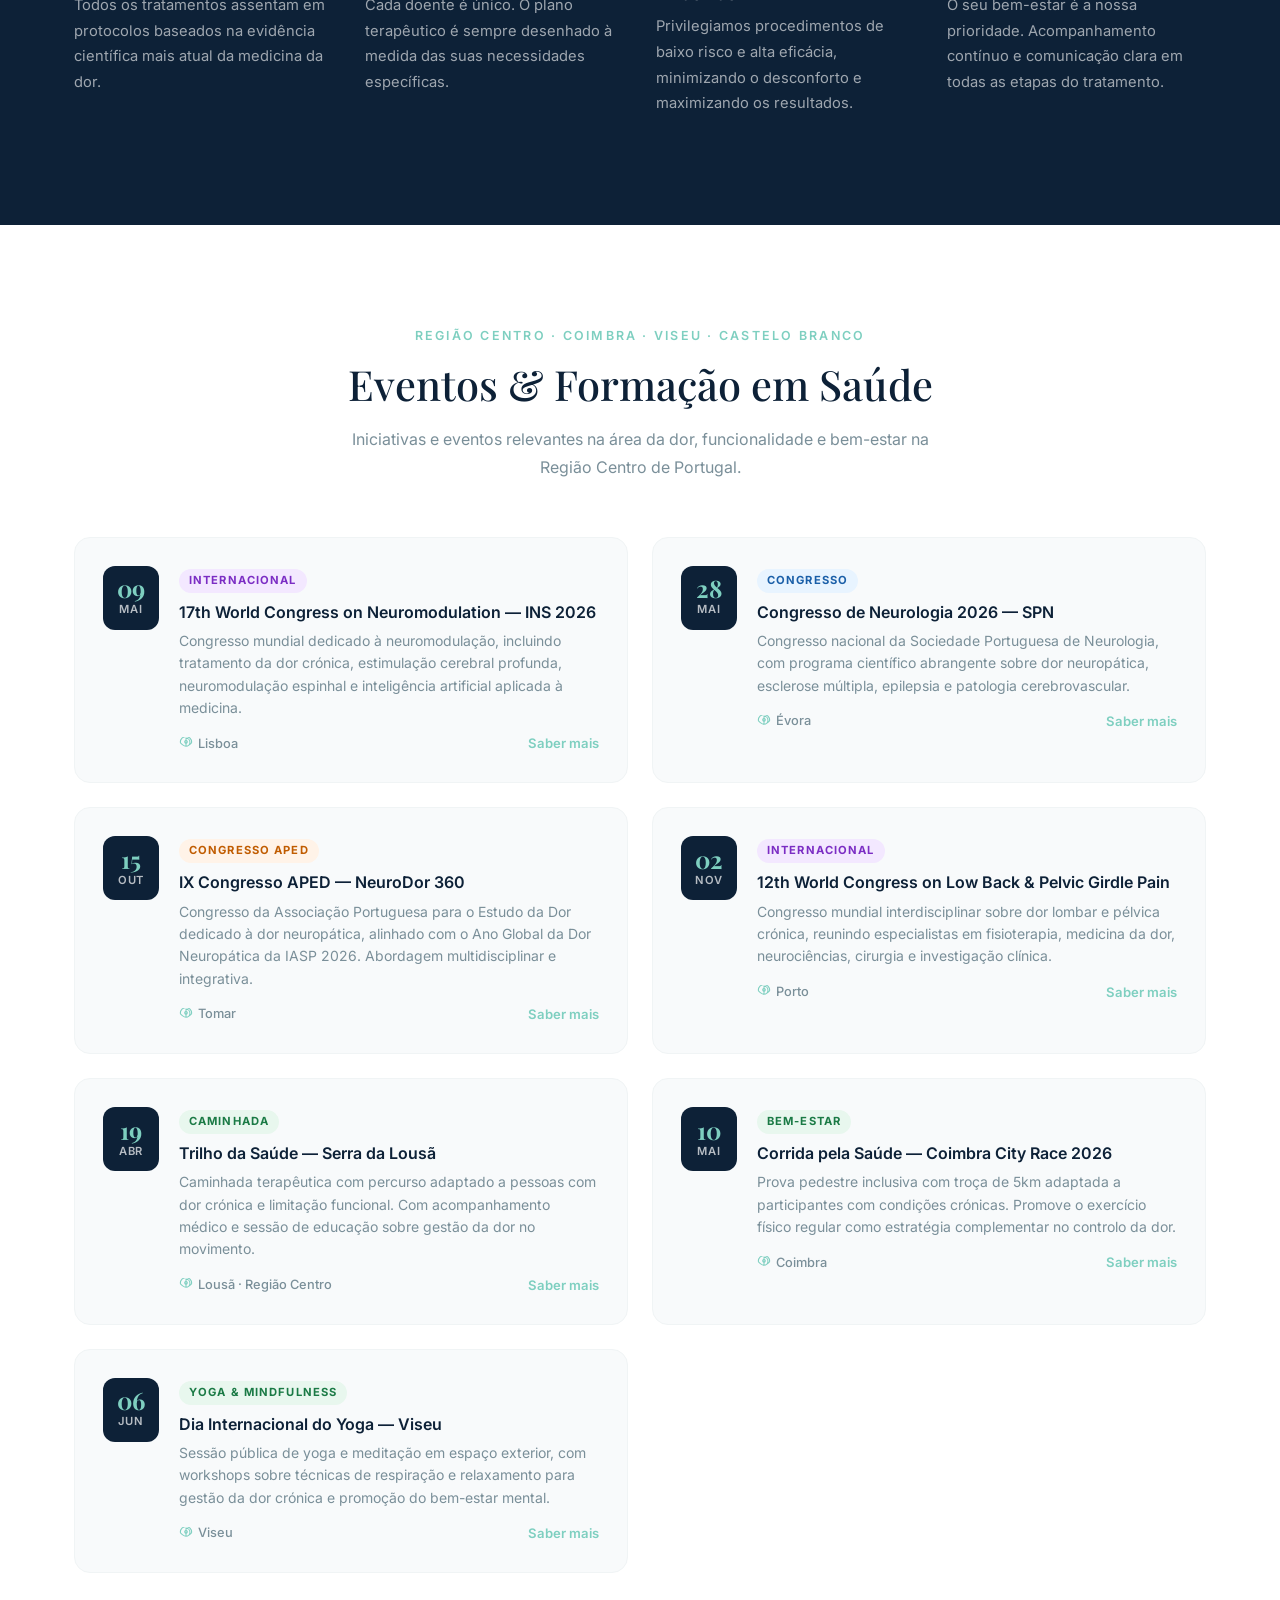
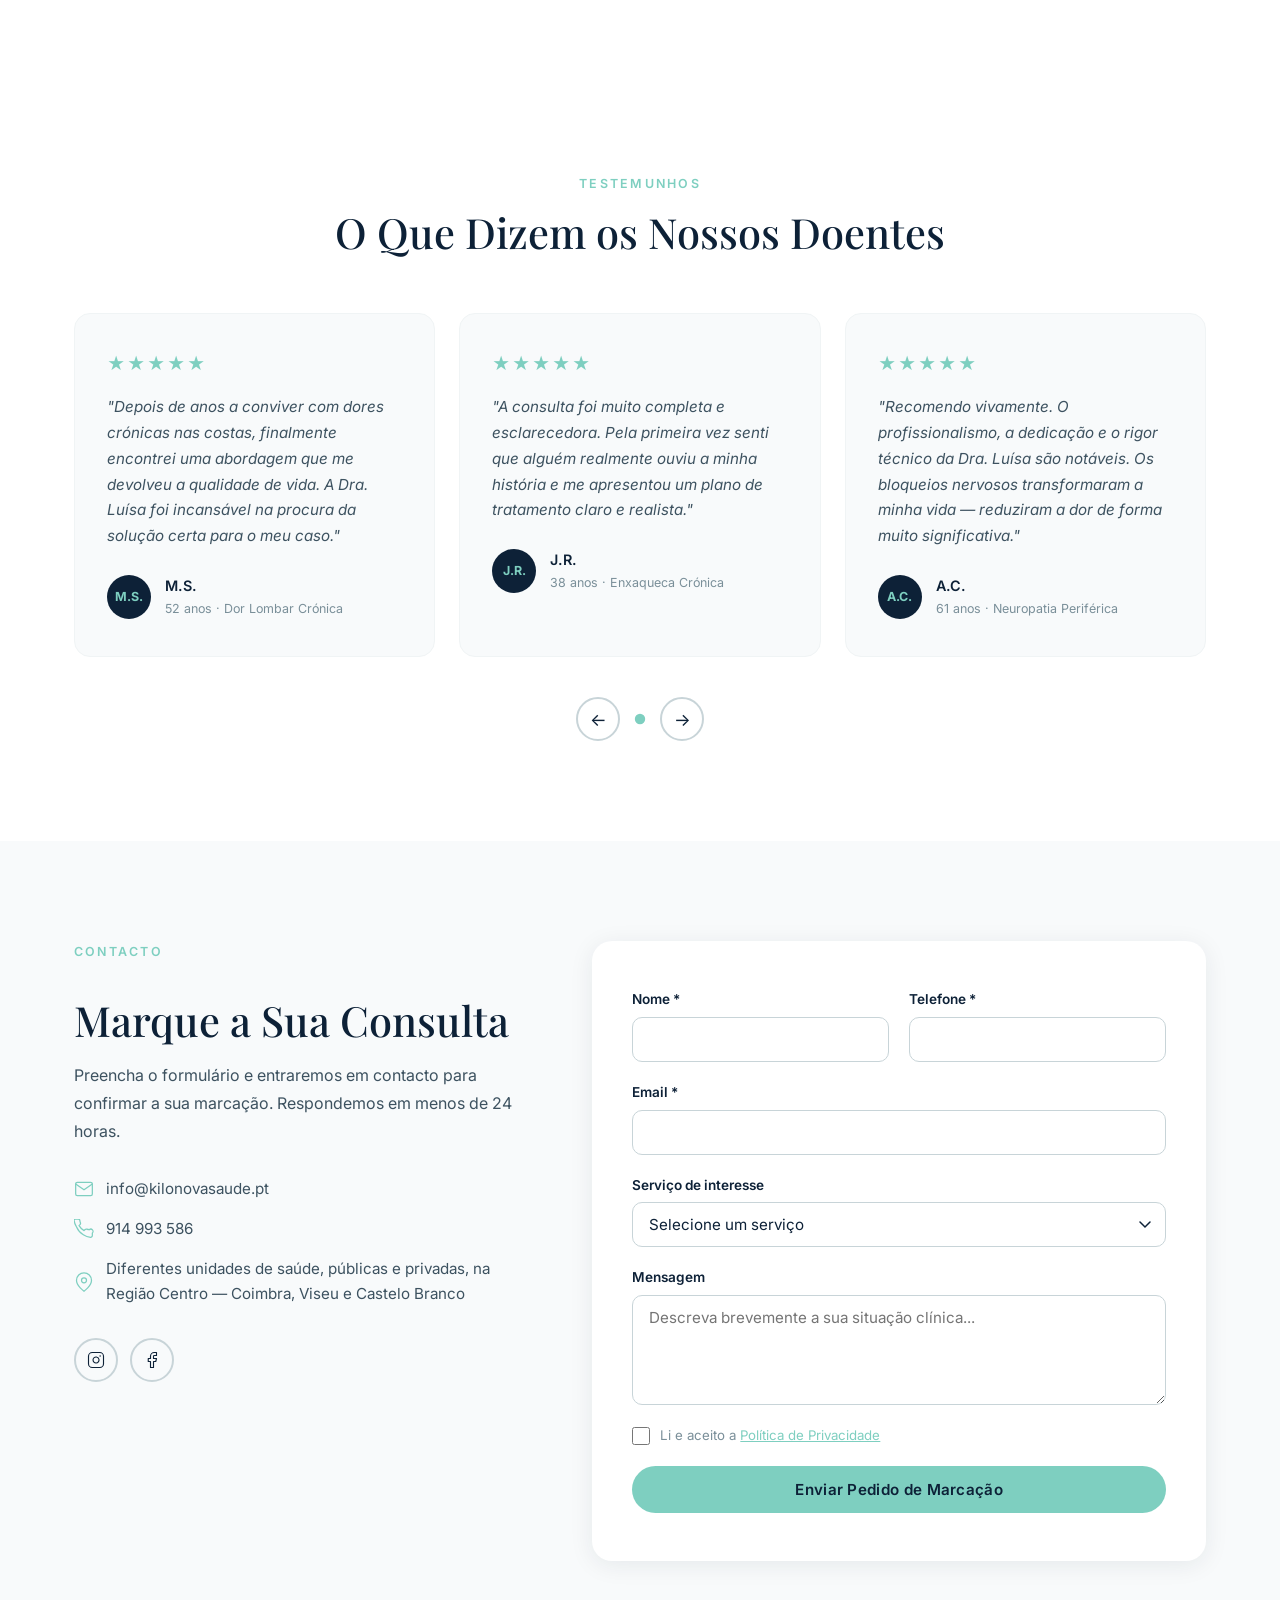
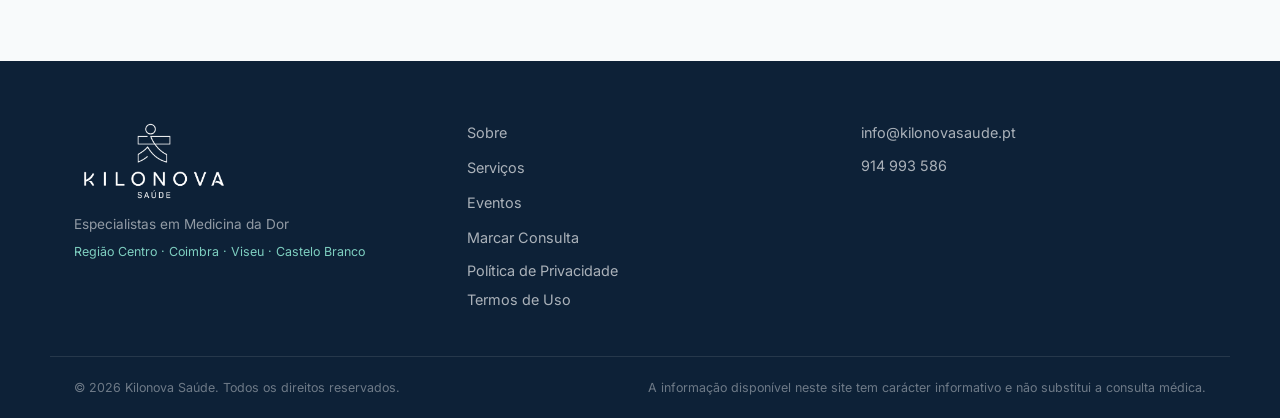
==== commit 83dbd8b2: "Test auto-deploy to OVH" ====
--- a/index.html
+++ b/index.html
@@ -12,7 +12,7 @@
 </head>
 <body>
 
-  <!-- COOKIE BANNER -->
+  <!-- COOKIE BANNER --> <!-- deploy test -->
   <div id="cookie-banner" class="cookie-banner" role="dialog" aria-label="Aviso de cookies">
     <div class="cookie-content">
       <p data-i18n="cookie_text">Este site utiliza cookies para melhorar a sua experiência e garantir o funcionamento do formulário de contacto, em conformidade com o RGPD.</p>
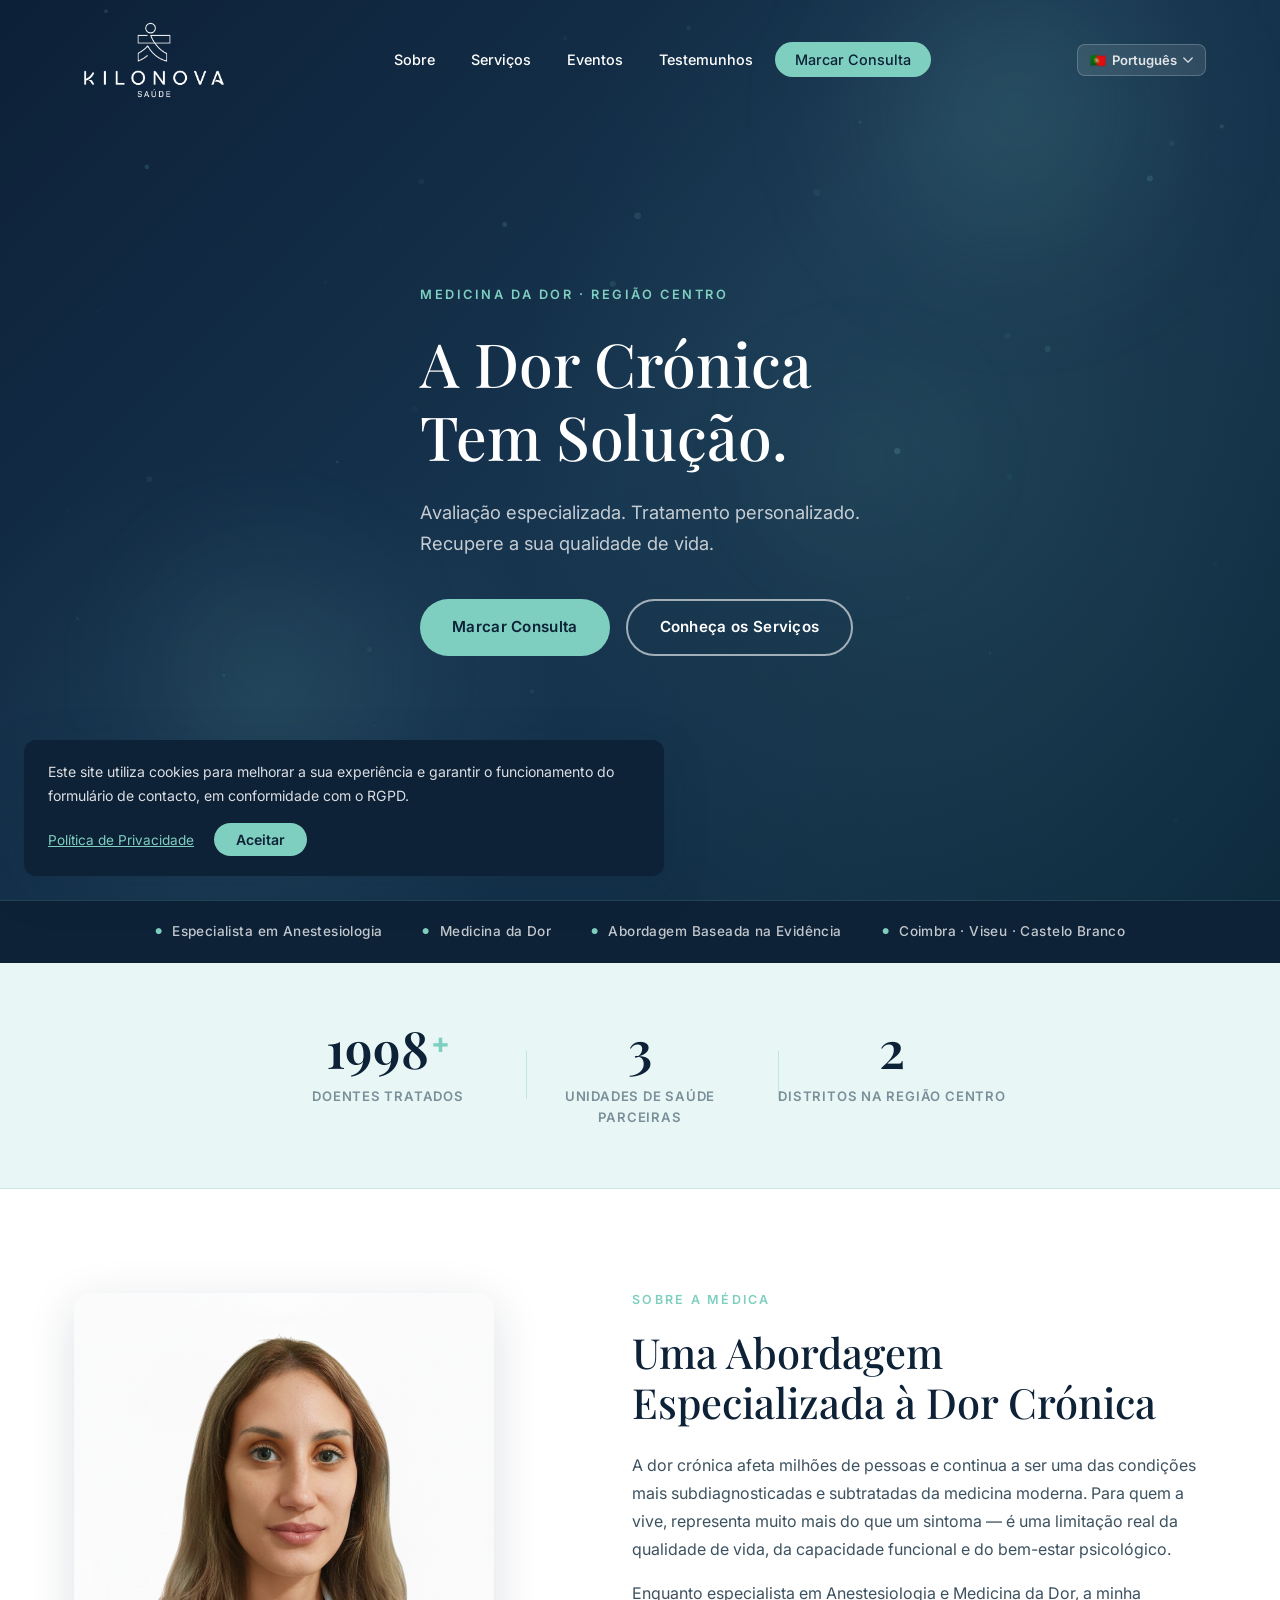
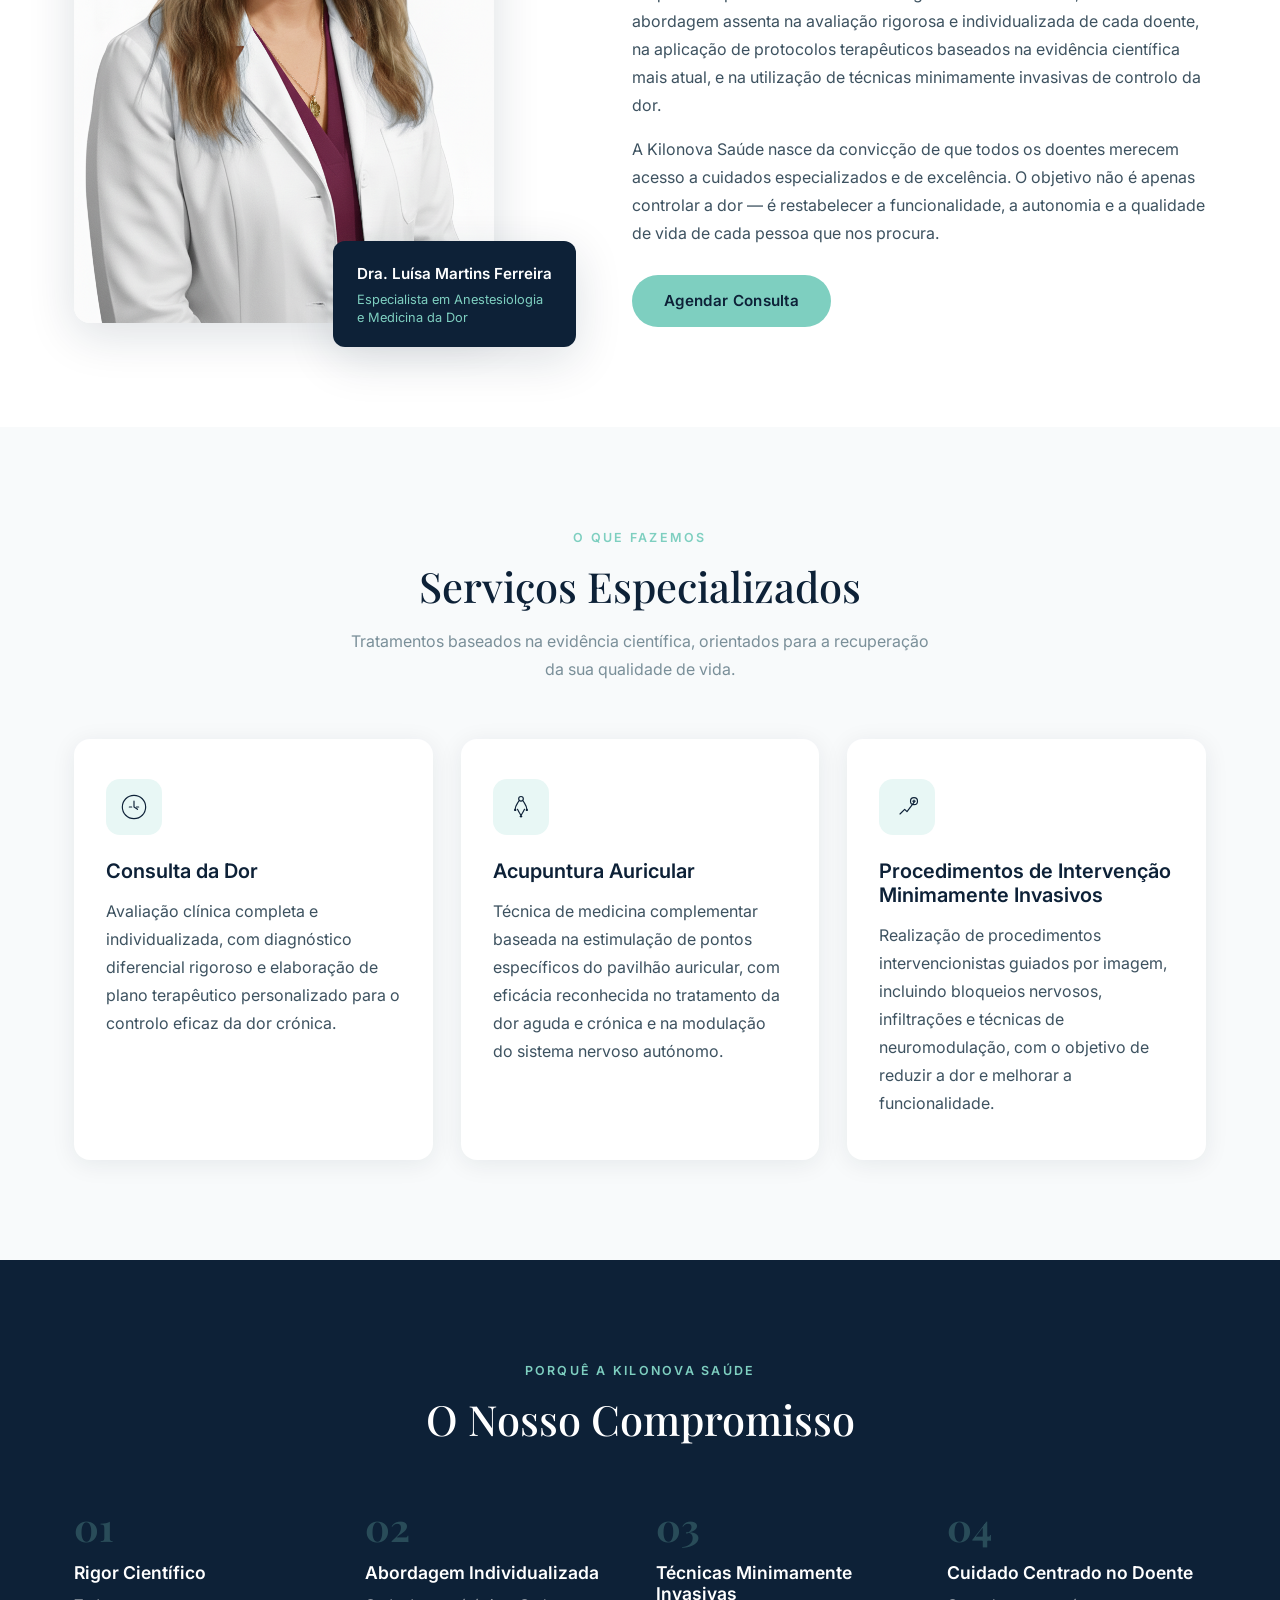
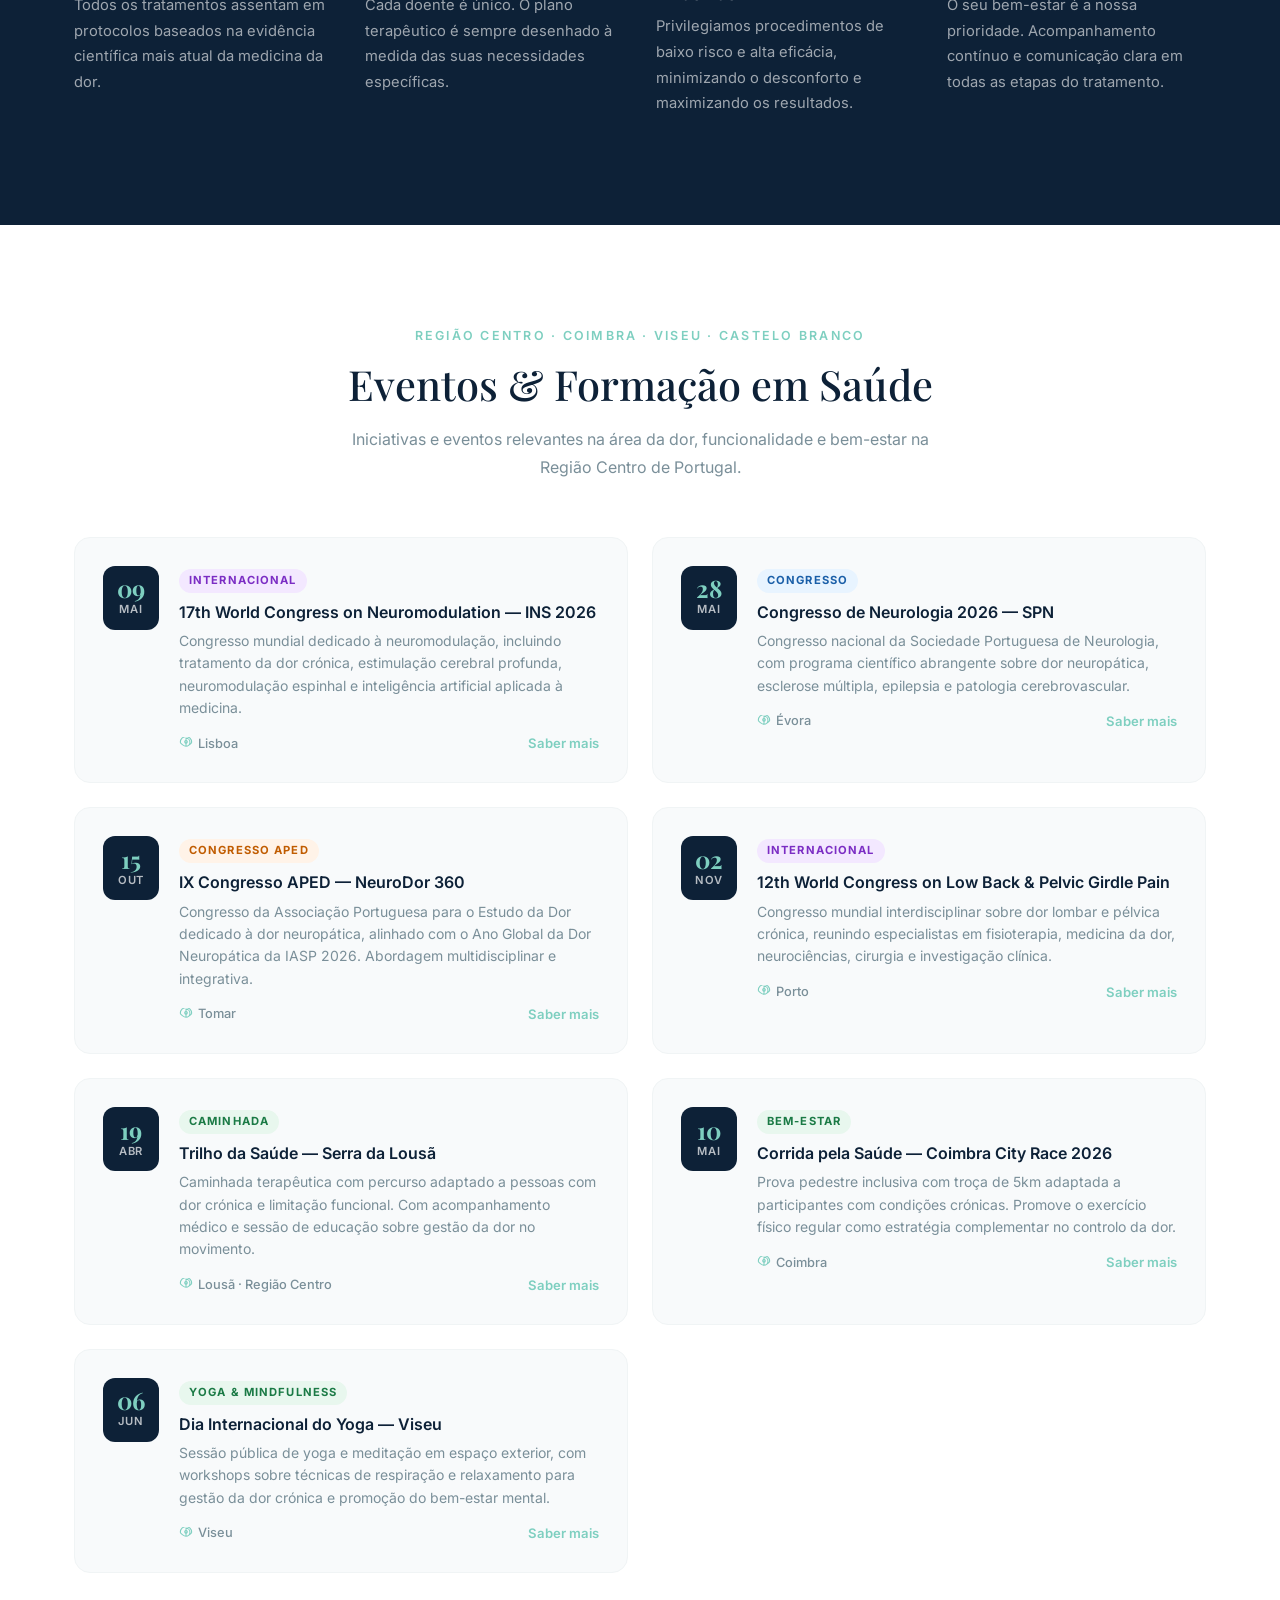
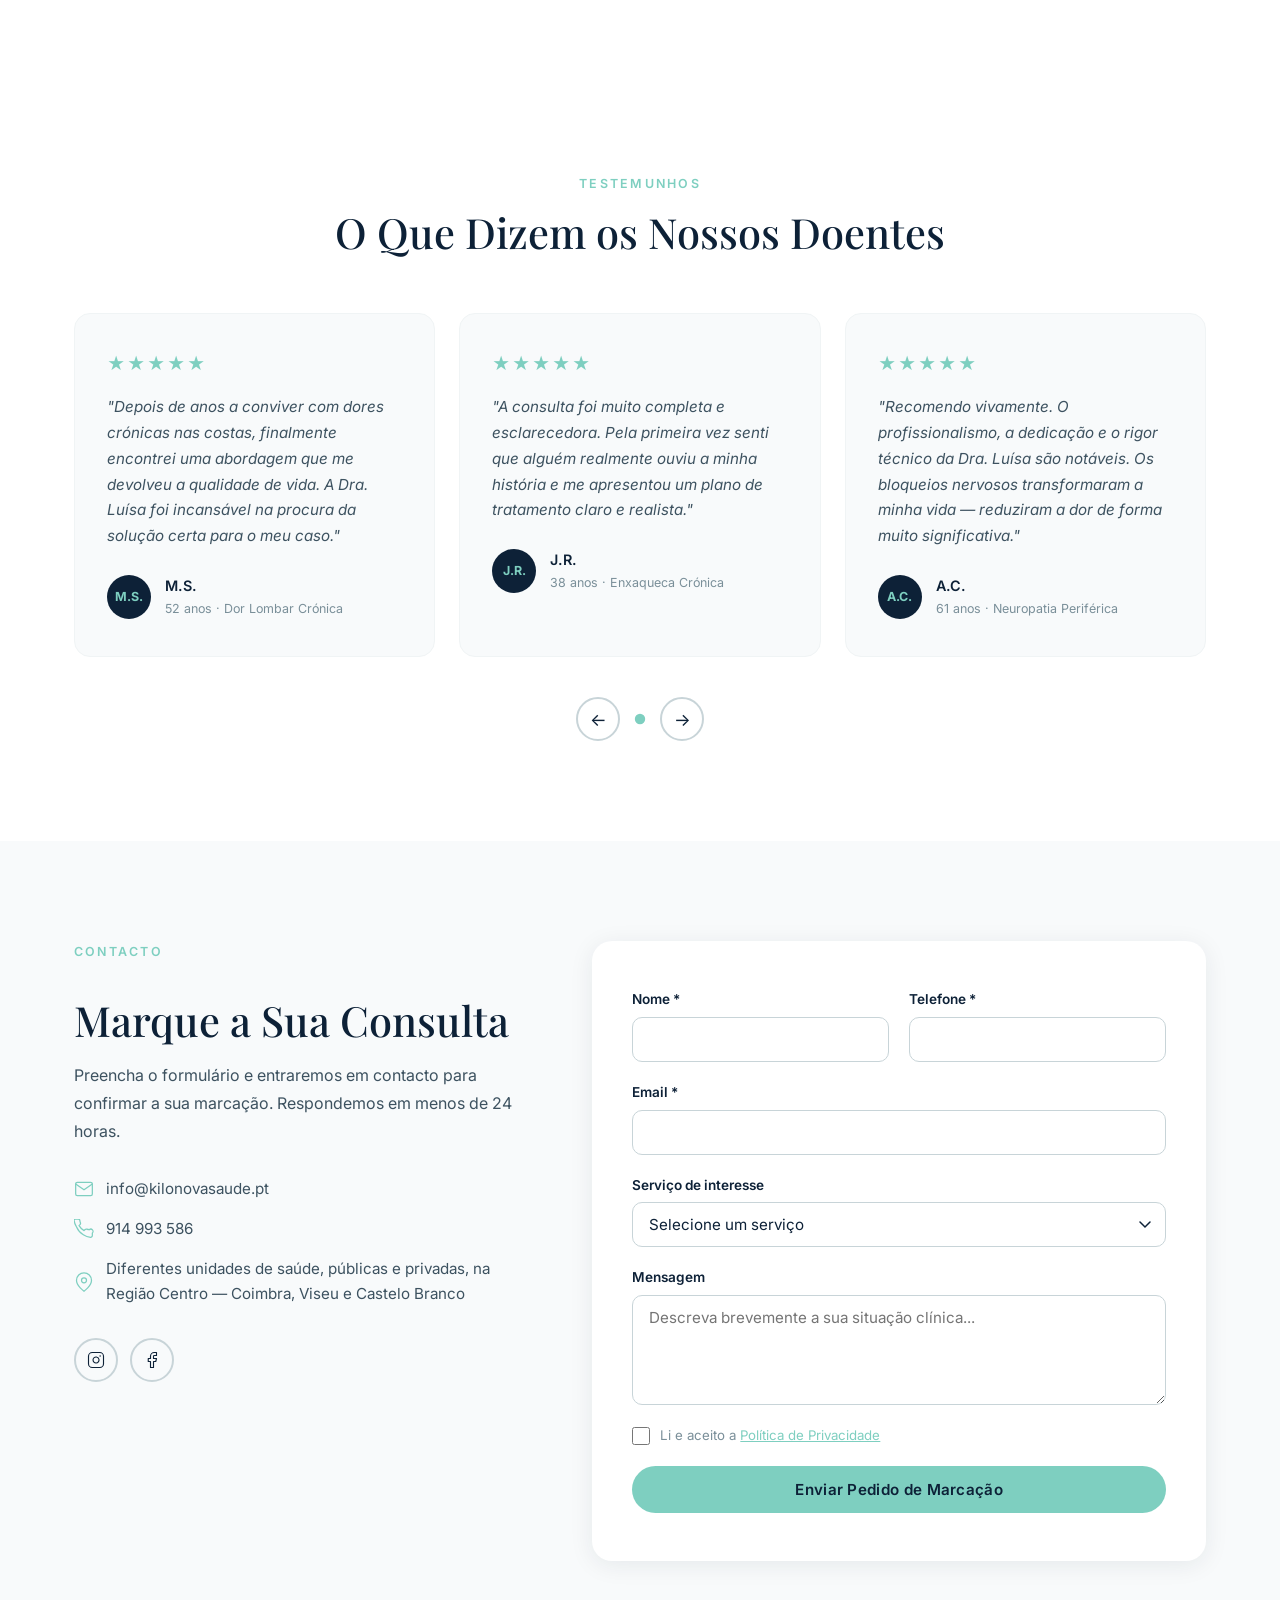
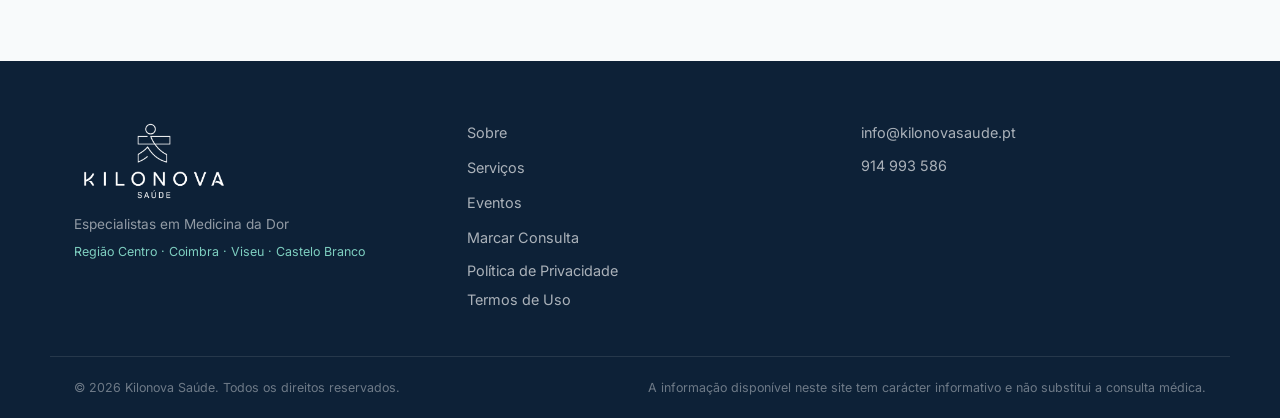
==== commit 716f22a2: "Remove deploy test comment" ====
--- a/index.html
+++ b/index.html
@@ -12,7 +12,7 @@
 </head>
 <body>
 
-  <!-- COOKIE BANNER --> <!-- deploy test -->
+  <!-- COOKIE BANNER -->
   <div id="cookie-banner" class="cookie-banner" role="dialog" aria-label="Aviso de cookies">
     <div class="cookie-content">
       <p data-i18n="cookie_text">Este site utiliza cookies para melhorar a sua experiência e garantir o funcionamento do formulário de contacto, em conformidade com o RGPD.</p>
